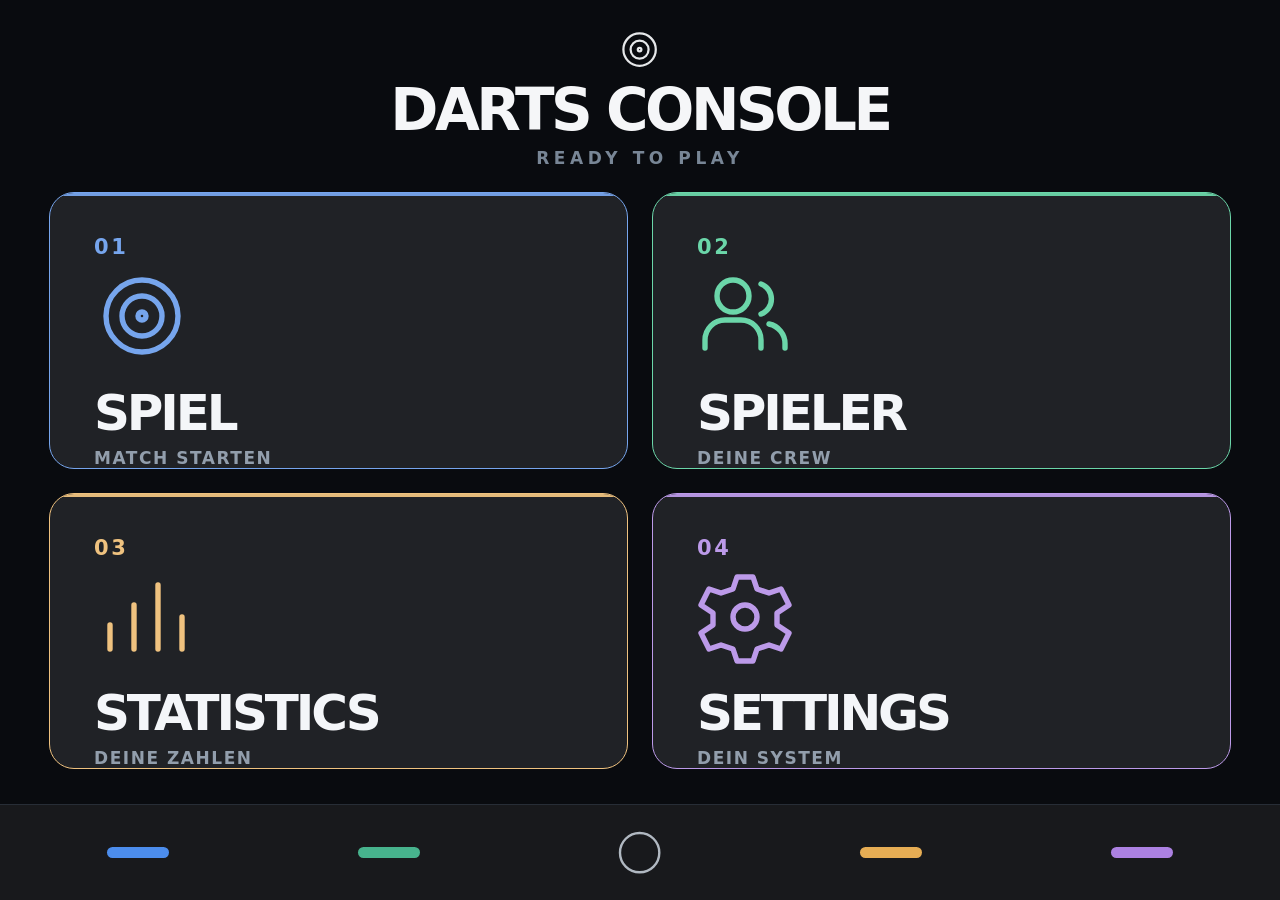
==== web/index.html @ dab7fa85 "Embed premium visual system for offline kiosk compatibility and bound navigation transitions" ====
<!doctype html>
<!-- Main release: monochrome console, checkout guidance, victory and hardware controls. -->
<html lang="en">
<head>
<meta charset="utf-8">
<meta name="viewport" content="width=device-width,initial-scale=1">
<meta name="theme-color" content="#111214">
<title>Darts Console</title>
<style>:root{color-scheme:dark;font-family:"Segoe UI",Arial,sans-serif;background:#111214;color:#f5f5f5;--accent:#ffffff;--line:#333539;--muted:#adafb4}
*{box-sizing:border-box}
body{margin:0;min-height:100dvh}
button{font:inherit;color:inherit;cursor:pointer;touch-action:manipulation}
button:disabled{opacity:.4;cursor:not-allowed}
.console{width:100%;height:100dvh;display:flex;flex-direction:column;overflow:hidden;background:#111214}
header{display:flex;align-items:center;min-height:clamp(70px,10vw,108px);padding:0 4.4vw;flex-shrink:0}
.brand{font-weight:650;font-size:clamp(21px,3.3vw,36px);letter-spacing:-.05em;display:flex;align-items:center;gap:14px}
.brand-mark{width:12px;height:12px;border-radius:50%;background:var(--accent)}
.workspace{display:flex;flex-direction:column;flex:1;min-height:0}
main{min-height:0;min-width:0;flex:1;padding:4.4vw;overflow-y:auto;scrollbar-width:none;overscroll-behavior:contain}
main::-webkit-scrollbar{display:none}
h1{font-size:clamp(32px,6vw,66px);font-weight:600;letter-spacing:-.055em;line-height:1.08;margin:10px 0 18px}
.eyebrow{color:var(--muted);font-size:clamp(11px,1.7vw,18px);font-weight:550;letter-spacing:.08em}
.subtitle{color:var(--muted);font-size:clamp(16px,2.3vw,25px);line-height:1.45;margin:0 0 32px}
.home-heading{display:flex;align-items:end;justify-content:space-between;margin:1vw 0 3.2vw}
.home-heading h1{margin:0;font-size:clamp(40px,7.5vw,81px)}
.home-heading p{color:var(--muted);font-size:clamp(14px,2.1vw,23px);margin:0 0 .6vw}
.switch{display:flex;gap:12px;margin-bottom:24px}
.switch button{border:1px solid var(--line);background:transparent;padding:14px 24px;border-radius:50px;font-size:clamp(14px,2vw,22px);font-weight:550}
.switch button.on{background:#f5f5f5;border-color:#f5f5f5;color:#17181b}
.cards{display:grid;grid-template-columns:repeat(2,minmax(0,1fr));gap:16px}
.tile{position:relative;display:flex;flex-direction:column;align-items:flex-start;justify-content:flex-end;min-height:clamp(155px,22vw,238px);padding:clamp(20px,3vw,34px);text-align:left;border:1px solid #333539;border-radius:6px;background:#1b1d20;overflow:hidden}
.tile strong{font-size:clamp(26px,4.4vw,48px);font-weight:600;letter-spacing:-.05em;line-height:1.04;max-width:92%}
.tile.numeric strong{font-size:clamp(55px,9vw,98px);font-weight:550;letter-spacing:-.07em}
.tile small{font-size:clamp(14px,2vw,22px);color:var(--muted);margin-top:12px}
.tile .tile-arrow{position:absolute;right:25px;top:19px;color:#9599a2;font-size:32px;font-weight:400}
.tile.chosen{border-color:#7c8088}
.tile.focused{background:#f5f5f5;color:#17181b;outline:none!important;border-color:#f5f5f5}
.tile.focused small,.tile.focused .tile-arrow{color:#55585d}
.home-summary{display:flex;gap:24px;align-items:baseline;border-top:1px solid var(--line);padding-top:24px;margin-top:32px;color:var(--muted);font-size:clamp(16px,2.2vw,24px);line-height:1.5}
.home-summary strong{color:#f5f5f5;white-space:nowrap;font-weight:550}
.home-summary p{margin:0}
.primary,.action,.player,.rule{border:1px solid #44464b;background:#222428;border-radius:6px;font-size:clamp(17px,2.25vw,25px);padding:20px;font-weight:550}
.primary{width:100%;min-height:clamp(60px,8vw,88px);background:var(--accent);border-color:var(--accent);color:#17181b;font-weight:650}
.action{width:100%;display:flex;justify-content:space-between;align-items:center;text-align:left;margin-bottom:14px;gap:16px;min-height:72px}
.action span,.player span{color:var(--accent)}
.action.resume{background:transparent;margin-bottom:28px;border-color:#44464b}
.panel{padding:26px;border:1px solid var(--line);border-radius:6px;background:#1b1d20;margin-bottom:24px}
.panel h2{font-size:clamp(20px,2.65vw,29px);font-weight:550;margin:0 0 22px;letter-spacing:-.025em}
.panel p,.note{color:var(--muted);font-size:clamp(16px,2.2vw,24px);line-height:1.5}
.players{display:grid;grid-template-columns:1fr 1fr;gap:12px}
.player{display:flex;align-items:center;justify-content:space-between;text-align:left;min-width:0;overflow-wrap:anywhere}
.player.checked,.rule.checked{background:#36383d;border-color:var(--accent)}
.rules{display:grid;grid-template-columns:repeat(3,minmax(0,1fr));gap:12px}
.rule{text-align:center;min-height:66px}
.segments{display:grid;grid-template-columns:repeat(4,minmax(0,1fr));gap:12px}
.letters{display:grid;grid-template-columns:repeat(auto-fit,minmax(56px,1fr));gap:10px}
.note{padding:18px;border-left:3px solid var(--accent);background:#25272b;margin:24px 0}
.focused{outline:3px solid var(--accent);outline-offset:-3px}
.primary.focused{outline-color:#44464b;outline-offset:-6px}
button:focus-visible{outline:3px solid var(--accent);outline-offset:-3px}
footer{display:grid;grid-template-columns:repeat(5,minmax(0,1fr));align-items:center;gap:8px;min-height:clamp(76px,10vw,108px);border-top:1px solid var(--line);padding:14px 3vw;flex-shrink:0;background:#181a1d}
.hint{display:flex;align-items:center;justify-content:center;gap:10px;font-size:clamp(11px,1.6vw,18px);font-weight:550;color:#c2c4c9;white-space:nowrap}
.hint small{display:none}
.key{display:grid;place-items:center;border:1px solid #55585d;border-radius:5px;width:34px;height:34px;font-size:20px;color:#e5e6e8}
.key.round{border-radius:50%;border-color:var(--accent);color:var(--accent)}
.console[data-view="game"] nav{display:none}
.game-heading{display:flex;align-items:end;justify-content:space-between;gap:20px;margin-bottom:26px}
.game-heading h1{margin-bottom:0}
.game-meta{color:var(--muted);font-size:clamp(16px,2.2vw,24px);text-align:right}
.score-hero{background:#ededee;color:#17181b;padding:3.6vw;border-radius:6px;margin-bottom:24px;min-height:59vw;display:grid;grid-template-rows:auto auto 1fr auto auto}
.pill{font-size:clamp(12px,1.6vw,18px);letter-spacing:.08em;font-weight:650}
.score-hero strong{font-size:clamp(35px,6vw,66px);letter-spacing:-.04em;margin-top:16px;font-weight:600}
.big-score{font-size:clamp(100px,23vw,252px);letter-spacing:-.04em;line-height:1.15;font-weight:650;font-variant-numeric:tabular-nums;align-self:center}
.word-score{font-size:15vw}
.caption{font-size:clamp(12px,1.7vw,19px);letter-spacing:.08em;color:#55585d;font-weight:600}
.dart-slots{display:grid;grid-template-columns:repeat(3,1fr);gap:12px;margin-top:24px}
.dart-slots div{padding:16px 8px;border:1px solid #b6b8be;text-align:center;font-size:clamp(20px,3vw,33px);font-weight:650;border-radius:5px}
.dart-slots small{display:block;color:#62656b;font-size:clamp(11px,1.5vw,17px);margin-bottom:8px;letter-spacing:.08em}
.dart-slots .empty{color:#999ca4;border-style:dashed}
.score-row{display:flex;align-items:center;justify-content:space-between;gap:14px;padding:18px;border-bottom:1px solid var(--line);font-size:clamp(18px,2.6vw,29px)}
.score-row:last-child{border:0}
.score-row.active{background:#303238;border-radius:5px}
.score-row strong{font-size:clamp(22px,3.3vw,36px);font-weight:600}
.score-row.active strong{color:var(--accent)}
.marks{display:block;font-size:.7em;line-height:1.5;color:var(--muted);margin-top:6px}
.standings h2{font-size:18px;color:var(--muted)}
.match-actions{display:grid;grid-template-columns:1fr 1fr;gap:12px}
.match-actions button{margin:0}
.match-actions .primary,.match-actions .action:last-child:nth-child(even){grid-column:1/-1}
@media(max-width:600px){
  nav{gap:0}.nav{padding:15px 4px;min-height:56px}
  main{padding:5vw}.home-heading{align-items:start;flex-direction:column;gap:12px}
  .switch button{padding:10px 16px}.cards{gap:10px}.tile{padding:18px}.tile .tile-arrow{right:15px;top:10px;font-size:24px}
  .home-summary{gap:14px}.action,.rule,.player{padding:14px}.panel{padding:18px}
  .rules{gap:8px}.hint{flex-direction:column;gap:5px}.key{width:25px;height:25px;font-size:16px}
  .game-heading{gap:10px}.score-hero{padding:24px;min-height:390px}.dart-slots{gap:8px}
}
@media(prefers-reduced-motion:no-preference){
  button{transition:background-color 120ms,color 120ms,border-color 120ms}
}header{min-height:120px;border-bottom:0}
.brand{font-size:28px;color:#a9adb6;letter-spacing:-.03em}
.brand-mark{display:none}
.home-heading{margin:20px 0 42px}
.home-heading h1{font-size:clamp(38px,6.8vw,74px);font-weight:550}
.tile{border:0;border-radius:12px;min-height:clamp(170px,26vw,282px);padding:32px}
.tile .tile-arrow{display:none}
.tile.chosen{box-shadow:inset 0 0 0 1px #6d727c}
.tile.focused{box-shadow:none}
.tile strong{font-weight:550}
.home-summary{border:0;margin-top:30px;padding-top:0}
.switch{margin-bottom:28px}
.switch button{border-radius:7px}
footer{grid-template-columns:1fr 1fr 1.25fr 1fr 1fr;padding:0 24px;gap:8px;min-height:132px;background:#181a1d}
.softkey{height:100%;min-height:100px;border:0;background:transparent;display:flex;flex-direction:column;align-items:center;justify-content:center;gap:12px;font-size:24px;font-weight:600}
.softkey small{font-size:12px;letter-spacing:.1em;color:#92969e;font-weight:500}
.encoder-hint{display:flex;align-items:center;justify-content:center;gap:12px;font-size:16px;color:#c7cad0}
.encoder-hint small{display:block;margin-top:7px;font-size:14px;color:#92969e}
.encoder-dot{width:38px;height:38px;border:2px solid #80858f;border-radius:50%;flex-shrink:0}
@media(max-width:600px){
 header{min-height:80px}.brand{font-size:22px}.tile{padding:22px}
 footer{padding:0 8px;min-height:96px;gap:2px}.softkey{font-size:14px;min-height:90px}.softkey small{font-size:9px}
 .encoder-hint{font-size:10px;gap:4px}.encoder-hint small{font-size:9px}.encoder-dot{width:22px;height:22px}
}
header{justify-content:space-between;gap:24px}
#match-heading{font-size:clamp(22px,3.4vw,38px);font-weight:600;text-align:right;letter-spacing:-.035em}
.console[data-view="game"] main{padding-top:10px}
.game-meta{text-align:center;margin:0 0 26px;font-size:24px}
.score-hero{text-align:center;min-height:760px;padding:34px 28px;grid-template-rows:auto auto 1fr auto auto}
.score-hero strong{font-size:clamp(38px,6vw,66px)}
.big-score{font-size:clamp(130px,29vw,314px);line-height:1.1;letter-spacing:-.045em}
.big-score.word-score{font-size:18vw}
.dart-slots{margin-top:36px;gap:16px}
.dart-slot{min-height:200px;background:transparent;border:1px solid #aaaeb5;border-radius:10px;color:#16181c;display:flex;flex-direction:column;align-items:center;justify-content:center;gap:14px;padding:20px 6px}
.dart-slot small{font-size:24px;letter-spacing:.06em;font-weight:550}
.dart-slot span{font-size:clamp(36px,7vw,76px);font-weight:650;letter-spacing:-.04em}
.dart-slot.empty{color:#747982;border-style:dashed}
.dart-slot:disabled{opacity:.6}
.dart-slot.focused{outline:3px solid #17191d;outline-offset:-3px}
.standings .score-row{padding:12px 18px}
@media(max-width:600px){
 .game-meta{font-size:16px;margin-bottom:20px}.score-hero{min-height:520px;padding:24px 14px}
 .dart-slot{min-height:130px}.dart-slot small{font-size:16px}.dart-slots{gap:8px}
}

/* Match-focused layout: preserve the neutral monochrome design. */
.console[data-view="game"] header{min-height:58px;padding:0 20px}
.console[data-view="game"] .brand{font-size:19px}
.console[data-view="game"] #match-heading{font-size:20px}
.console[data-view="game"] main{padding:6px 12px 12px;overflow-y:auto}
.console[data-view="game"] footer{min-height:76px;padding:0 9px}
.console[data-view="game"] .softkey{min-height:68px;font-size:16px;gap:5px}
.console[data-view="game"] .softkey small{font-size:10px}
.console[data-view="game"] .encoder-hint{font-size:12px}
.console[data-view="game"] .encoder-hint small{font-size:10px;margin-top:3px}
.console[data-view="game"] .encoder-dot{width:27px;height:27px}
.console[data-view="game"] .game-meta{font-size:clamp(12px,2vw,17px);margin:2px 0 8px;text-align:center;color:#b3b5b9}
.console[data-view="game"] .score-hero{min-height:clamp(320px,48dvh,590px);margin:0 0 10px;padding:12px 8px 10px;border-radius:12px;display:flex;flex-direction:column;align-items:center;justify-content:space-between;text-align:center;background:#ededee;color:#17181b}
.console[data-view="game"] .score-hero .pill{font-size:clamp(10px,1.5vw,15px);padding-top:3px;color:#575b60}
.console[data-view="game"] .score-hero strong{font-size:clamp(23px,4.8vw,43px);margin:2px 0 0;line-height:1.08}
.console[data-view="game"] .big-score{width:100%;font-size:clamp(110px,39vw,520px);font-weight:750;letter-spacing:-.075em;line-height:.92;margin:auto 0;text-align:center;font-variant-numeric:tabular-nums}
.console[data-view="game"] .big-score.word-score{font-size:clamp(82px,20vw,240px);letter-spacing:-.045em}
.console[data-view="game"] .caption{font-size:clamp(12px,1.8vw,18px);padding-bottom:3px;color:#56595f}
.console[data-view="game"] .turn-header{display:flex;align-items:baseline;justify-content:space-between;gap:8px;margin:4px 2px 8px;color:#c4c5c8;font-size:clamp(13px,2vw,18px);font-weight:600}
.console[data-view="game"] .turn-header strong{font-size:clamp(24px,5vw,48px);color:#f5f5f5;letter-spacing:-.04em}
.console[data-view="game"] .dart-slots{display:grid;grid-template-columns:repeat(3,minmax(0,1fr));gap:8px;margin:0 0 10px}
.console[data-view="game"] .dart-slot{min-width:0;min-height:clamp(92px,13dvh,142px);padding:7px 3px;gap:5px;background:#24262a;border:1px solid #50535a;color:#f5f5f5;border-radius:8px}
.console[data-view="game"] .dart-slot small{font-size:clamp(11px,1.8vw,16px);color:#b5b8bc}
.console[data-view="game"] .dart-slot span{font-size:clamp(29px,7.5vw,86px);font-weight:700;line-height:1.1;letter-spacing:-.04em}
.console[data-view="game"] .dart-slot.recorded{border-color:#e9e9ea;background:#34363b}
.console[data-view="game"] .dart-slot.empty{color:#777b81;border-style:dashed}
.console[data-view="game"] .standings{padding:8px 12px;margin-bottom:10px}
.console[data-view="game"] .standings h2{font-size:14px;margin:0 0 4px}
.console[data-view="game"] .standings .score-row{padding:6px 8px;font-size:clamp(15px,2.4vw,24px)}
.console[data-view="game"] .standings .score-row strong{font-size:clamp(20px,3.3vw,33px)}
.console[data-view="game"] .match-actions{gap:8px;margin-bottom:6px}
.console[data-view="game"] .match-actions button{min-height:48px;padding:10px;font-size:14px}
.throw-flash{position:fixed;inset:0;z-index:100;display:flex;align-items:center;justify-content:center;background:rgba(12,13,15,.91);pointer-events:none;text-align:center;animation:flashOut 1600ms ease-out forwards}
.throw-flash-inner{display:flex;flex-direction:column;align-items:center;gap:8px;animation:flashIn 1600ms ease-out forwards}
.throw-flash-label{font-size:clamp(18px,4vw,36px);font-weight:600;color:#c6c7ca;letter-spacing:.12em}
.throw-flash-hit{font-size:clamp(72px,35vw,490px);font-weight:750;line-height:1.05;letter-spacing:-.055em;color:#fff;white-space:nowrap;max-width:100%;}
.throw-flash-points{font-size:clamp(26px,7vw,68px);font-weight:650;color:#f5f5f5}
@keyframes flashIn{0%{opacity:0;transform:scale(.7)}25%{opacity:1;transform:scale(1.06)}55%{transform:scale(1)}85%{opacity:1}100%{opacity:0}}
@keyframes flashOut{0%{opacity:0}15%{opacity:1}75%{opacity:1}100%{opacity:0}}
@media(max-width:600px){
 .console[data-view="game"] header{min-height:45px;padding:0 10px}
 .console[data-view="game"] .brand{font-size:15px}
 .console[data-view="game"] #match-heading{font-size:16px}
 .console[data-view="game"] footer{min-height:58px;padding:0 4px}
 .console[data-view="game"] .softkey{min-height:52px;font-size:12px;gap:3px}
 .console[data-view="game"] .softkey small{font-size:8px}
 .console[data-view="game"] .encoder-hint{font-size:9px}
 .console[data-view="game"] .encoder-dot{width:19px;height:19px}
 .console[data-view="game"] .score-hero{min-height:clamp(295px,47dvh,480px)}
 .console[data-view="game"] .big-score{font-size:clamp(105px,39vw,320px)}
}
@media(prefers-reduced-motion:reduce){.throw-flash,.throw-flash-inner{animation:none}.throw-flash{background:rgba(12,13,15,.96)}}

/* Compact portrait game screen. Rules live in the header, not a separate row. */
.console[data-view="game"] header{display:grid;grid-template-columns:minmax(0,1fr) auto auto;align-items:center;gap:clamp(6px,2vw,18px);min-height:clamp(43px,6dvh,65px);padding:0 12px;border-bottom:1px solid #303237}
#match-context{display:none}
.console[data-view="game"] #match-context{display:block;color:#b9bbc0;font-size:clamp(9px,2.4vw,16px);font-weight:600;white-space:nowrap}
.console[data-view="game"] .brand{font-size:clamp(13px,3.6vw,20px);white-space:nowrap}
.console[data-view="game"] #match-heading{font-size:clamp(15px,3.5vw,21px)}
.console[data-view="game"] .game-meta{margin:0 0 5px;font-size:12px}
.console[data-view="game"] main{padding:8px 10px 12px}
.console[data-view="game"] .score-hero{box-sizing:border-box;height:clamp(222px,31dvh,355px);min-height:0;max-height:none;padding:9px 8px 7px;margin:0 0 11px;display:flex;align-items:center;justify-content:space-between;flex-direction:column}
.console[data-view="game"] .throwing-line{display:flex;align-items:baseline;justify-content:center;flex-wrap:nowrap;gap:8px;white-space:nowrap;max-width:100%;font-size:clamp(11px,2.8vw,18px);font-weight:700;letter-spacing:.04em;color:#4d5056}
.console[data-view="game"] .throwing-line strong{font-size:clamp(20px,5vw,33px);font-weight:750;margin:0;color:#17181b;overflow:hidden;text-overflow:ellipsis;white-space:nowrap}
.console[data-view="game"] .big-score{width:100%;flex:1;display:flex;align-items:center;justify-content:center;line-height:.9;margin:0;min-height:0}
.console[data-view="game"] .caption{padding:0;font-size:clamp(10px,2.6vw,15px)}
.console[data-view="game"] .dart-slot{min-height:clamp(79px,11dvh,116px)}
.console[data-view="game"] .dart-slot.recorded{background:#ededee;border-color:#ededee;color:#141517}
.console[data-view="game"] .dart-slot.recorded small{color:#4f5156}
.console[data-view="game"] .dart-slot.ready{border:2px solid #e0e1e4;background:#292b30;color:#fff}
.console[data-view="game"] .standings .score-row.active{background:#ededee;color:#17181b;border-radius:6px;font-weight:700}
.console[data-view="game"] .standings .score-row.active strong{color:#17181b}
.console[data-view="game"] .standings .score-row.active .marks{color:#50535a}
.console[data-view="game"] .on-turn{display:inline-block;background:#202226;color:#fff;padding:3px 6px;border-radius:4px;margin-right:9px;font-size:clamp(9px,1.7vw,12px);font-weight:750;letter-spacing:.03em;vertical-align:middle}
.console[data-view="game"] .match-actions{display:block;margin:0 0 5px}
.console[data-view="game"] .match-actions .match-options{display:flex;align-items:center;justify-content:space-between;gap:12px;width:100%;min-height:58px;border:1px solid #85878d;background:#25272b;padding:12px 16px;margin:0;color:#f5f5f5}
.console[data-view="game"] .match-options-title{font-size:clamp(13px,2.8vw,20px);font-weight:750;letter-spacing:.02em}
.console[data-view="game"] .match-options-subtitle{font-size:clamp(10px,2vw,15px);font-weight:500;color:#c1c3c7;text-align:right}
@media(max-width:600px){
 .console[data-view="game"] header{min-height:46px;padding:0 9px;gap:5px}
 .console[data-view="game"] .brand{font-size:clamp(12px,3.3vw,15px)}
 .console[data-view="game"] #match-context{font-size:clamp(9px,2.2vw,12px)}
 .console[data-view="game"] #match-heading{font-size:clamp(14px,3.3vw,17px)}
 .console[data-view="game"] .score-hero{height:clamp(220px,31dvh,295px);min-height:0}
 .console[data-view="game"] .dart-slot{min-height:80px}
 .console[data-view="game"] .standings{margin-bottom:8px}
}


/* Finish assistance and a dedicated victory experience. */
.checkout-advice{display:flex;align-items:center;justify-content:space-between;gap:9px;border:1px solid #767980;background:#27292d;border-radius:9px;padding:12px 14px;margin:10px 0}
.checkout-advice .checkout-heading{display:block;color:#bbbdc2;font-size:clamp(10px,1.8vw,14px);font-weight:750;letter-spacing:.11em}
.checkout-advice .checkout-route{display:block;color:#fff;font-size:clamp(20px,5.2vw,38px);font-weight:750;letter-spacing:-.035em;white-space:nowrap}
.checkout-advice .checkout-small{font-size:clamp(10px,2vw,14px);color:#c6c8ce;text-align:right;max-width:35%}
.winner-card{text-align:center;background:#ededee;color:#16171a;border-radius:12px;border:1px solid white;padding:clamp(22px,5vw,48px) 14px;margin:8px 0 14px;overflow:hidden}
.winner-icon{font-size:clamp(36px,8vw,72px)}
.winner-label{font-size:clamp(13px,3vw,22px);letter-spacing:.2em;font-weight:800;margin-top:12px}
.winner-name{font-size:clamp(54px,14vw,122px);font-weight:900;line-height:1.1;letter-spacing:-.06em;overflow-wrap:anywhere;margin:15px 0}
.winner-sub{font-size:clamp(16px,3vw,25px);color:#4c4d51}
.victory-overlay{position:fixed;inset:0;z-index:130;background:#101114;display:flex;justify-content:center;align-items:center;flex-direction:column;pointer-events:none;overflow:hidden;text-align:center;animation:victoryBackground 3400ms forwards}
.victory-overlay .victory-title{z-index:2;font-size:clamp(25px,6vw,55px);font-weight:700;letter-spacing:.22em;color:#d5d5d8}
.victory-overlay .victory-name{z-index:2;font-size:clamp(70px,19vw,180px);font-weight:900;letter-spacing:-.06em;line-height:1.08;color:white;max-width:92vw;overflow-wrap:anywhere;animation:victoryPop 3400ms ease-out forwards}
.victory-overlay .victory-footer{z-index:2;font-size:clamp(18px,4vw,35px);color:#c8c9cb;margin-top:12px}
.victory-particle{position:absolute;top:-10%;left:var(--left);width:var(--size);height:calc(var(--size)*1.8);border-radius:2px;background:var(--shade);opacity:.8;animation:falling var(--duration) ease-in forwards;animation-delay:var(--delay)}
@keyframes falling{0%{transform:translate3d(0,-15vh,0) rotate(0)}100%{transform:translate3d(var(--drift),115vh,0) rotate(750deg)}}
@keyframes victoryPop{0%{opacity:0;transform:scale(.5)}20%{opacity:1;transform:scale(1.1)}35%,80%{opacity:1;transform:scale(1)}100%{opacity:0}}
@keyframes victoryBackground{0%,75%{opacity:1}100%{opacity:0}}
@media(prefers-reduced-motion:reduce){.victory-particle{display:none}.victory-overlay,.victory-overlay .victory-name{animation:none}}


/* Checkout routes are previews inside the existing physical dart slots. */
.console[data-view="game"] .checkout-inline-label{display:flex;justify-content:space-between;gap:8px;align-items:center;margin:0 2px 7px;color:#e7c978;font-size:clamp(10px,1.8vw,14px);font-weight:750;letter-spacing:.04em}
.console[data-view="game"] .checkout-inline-label span:last-child{color:#aeb0b6;font-size:clamp(9px,1.5vw,12px);font-weight:500;letter-spacing:0}
.console[data-view="game"] .dart-slot.suggested{background:#393426;border:2px solid #e7c978;color:#ffdf8a}
.console[data-view="game"] .dart-slot.suggested small{color:#e7c978}
.console[data-view="game"] .dart-slot.suggested span{color:#ffe19b}
.console[data-view="game"] .winner-actions{display:grid;grid-template-columns:1fr;gap:12px;margin:0 0 18px}
.console[data-view="game"] .winner-actions .primary{margin:0}
.console[data-view="game"] .winner-actions .winner-home{background:#24262b;color:#f4f4f4;border:1px solid #85878d;text-align:center;justify-content:center;min-height:clamp(60px,8vw,88px);font-size:clamp(17px,2.25vw,25px)}


/* Offline kiosk updater uses the same unobtrusive settings styling. */
.update-status{font-size:clamp(14px,2vw,19px)!important;color:#d2d3d6!important;line-height:1.4!important}

/* Portrait match layout — fill the display, keep the scoreboard dominant. */
.console[data-view="game"] header{
  min-height:clamp(48px,5.5dvh,88px);
  padding:0 clamp(14px,2.5vw,28px);
  gap:clamp(8px,2vw,22px);
}
.console[data-view="game"] .brand{font-size:clamp(15px,2vw,25px)}
.console[data-view="game"] #match-context{font-size:clamp(11px,1.7vw,18px)}
.console[data-view="game"] #match-heading{font-size:clamp(18px,2.6vw,29px)}
.console[data-view="game"] main{
  padding:clamp(10px,1.4dvh,24px) clamp(14px,2.3vw,28px) 16px;
  display:flex;
  flex-direction:column;
  gap:clamp(8px,1dvh,16px);
}
.console[data-view="game"] .score-hero{
  flex:0 0 auto;
  height:clamp(360px,41.5dvh,850px);
  min-height:0;
  max-height:none;
  width:100%;
  margin:0;
  padding:clamp(18px,2.8dvh,40px) clamp(12px,2vw,26px);
  border-radius:9px;
  background:#ededee;
}
.console[data-view="game"] .throwing-line{
  gap:12px;
  font-size:clamp(14px,1.8vw,22px);
  letter-spacing:.07em;
}
.console[data-view="game"] .throwing-line strong{
  font-size:clamp(22px,3.2vw,42px);
  font-weight:750;
  letter-spacing:-.035em;
}
.console[data-view="game"] .big-score{
  width:100%;
  max-width:100%;
  flex:1 1 auto;
  min-height:0;
  overflow:visible;
  margin:0;
  line-height:.9;
  font-weight:800;
  letter-spacing:-.075em;
  font-variant-numeric:tabular-nums;
  white-space:nowrap;
}
.console[data-view="game"] .caption{
  font-size:clamp(12px,1.55vw,19px);
  letter-spacing:.13em;
  padding:0;
}
.console[data-view="game"] .turn-header{
  flex:0 0 auto;
  margin:0;
  padding:3px 3px 0;
  font-size:clamp(15px,1.85vw,23px);
}
.console[data-view="game"] .turn-header strong{
  font-size:clamp(27px,4vw,49px);
  line-height:1;
}
.console[data-view="game"] .dart-slots{
  flex:0 0 auto;
  width:100%;
  gap:clamp(8px,1.2vw,16px);
  margin:0;
}
.console[data-view="game"] .dart-slot{
  min-height:clamp(120px,14.8dvh,285px);
  padding:clamp(12px,1.8dvh,26px) 6px;
  gap:clamp(10px,1.6dvh,22px);
  background:#232529;
  border:1px solid #5b5d63;
  border-radius:9px;
}
.console[data-view="game"] .dart-slot small{
  font-size:clamp(13px,1.8vw,22px);
  letter-spacing:.09em;
}
.console[data-view="game"] .dart-slot span{
  font-size:clamp(44px,7.6vw,100px);
  line-height:1;
}
.console[data-view="game"] .dart-slot.recorded{
  background:#ededee;
  color:#17181b;
  border-color:#ededee;
}
.console[data-view="game"] .dart-slot.ready{background:#292b30}
.console[data-view="game"] .standings{
  flex:0 0 auto;
  padding:clamp(10px,1.3dvh,18px) clamp(12px,1.8vw,22px);
  margin:0;
  background:#1c1e22;
  border:1px solid #34363a;
  border-radius:9px;
}
.console[data-view="game"] .standings h2{
  margin:0 0 10px;
  font-size:clamp(13px,1.7vw,20px);
  font-weight:650;
  letter-spacing:.07em;
  text-transform:uppercase;
}
.console[data-view="game"] .standings .score-row{
  min-height:clamp(42px,4.5dvh,78px);
  padding:8px 12px;
  font-size:clamp(19px,2.5vw,31px);
}
.console[data-view="game"] .standings .score-row strong{
  font-size:clamp(27px,3.7vw,45px);
  font-variant-numeric:tabular-nums;
}
.console[data-view="game"] .match-actions{
  flex:0 0 auto;
  display:block;
  margin:0;
}
.console[data-view="game"] .match-actions .match-options{
  min-height:clamp(44px,5dvh,76px);
  padding:10px clamp(12px,1.7vw,22px);
  border-color:#42454b;
  background:#1c1e22;
}
.console[data-view="game"] .match-options-title{
  font-size:clamp(15px,1.9vw,23px);
  font-weight:650;
}
.console[data-view="game"] .match-options-subtitle{
  font-size:clamp(11px,1.5vw,18px);
}
.console[data-view="game"] .checkout-inline-label{
  flex:0 0 auto;
  margin:2px 2px 0;
}
.console[data-view="game"] footer{
  min-height:clamp(68px,7.5dvh,125px);
  padding:0 clamp(8px,1.5vw,20px);
}
.console[data-view="game"] .softkey{
  min-height:clamp(62px,7dvh,112px);
  font-size:clamp(16px,2.2vw,25px);
}
.console[data-view="game"] .softkey small{
  font-size:clamp(10px,1.3vw,16px);
}
.console[data-view="game"] .encoder-hint{
  font-size:clamp(12px,1.5vw,19px);
}
.console[data-view="game"] .encoder-hint small{
  font-size:clamp(10px,1.2vw,16px);
}
/* Short landscape/desktop windows retain a scrollable match, not clipped controls. */
@media(max-height:850px) and (min-aspect-ratio:3/4){
  .console[data-view="game"] .score-hero{height:clamp(275px,47dvh,530px)}
  .console[data-view="game"] .dart-slot{min-height:100px}
}


/* Encoder focus: one selected control, with a distinct outline.
   A free dart is the next action, but its standby border is NOT focus. */
.console[data-view="game"] .dart-slot.ready{
  border:1px solid #686b72;
  background:#24262a;
}
.console[data-view="game"] button[data-nav].focused,
.console[data-view="game"] button[data-nav]:focus-visible{
  outline:4px solid #fff!important;
  outline-offset:-5px!important;
  box-shadow:0 0 0 2px #111214!important;
  position:relative;
  z-index:2;
}
.console[data-view="game"] .dart-slot.recorded.focused,
.console[data-view="game"] .dart-slot.recorded:focus-visible{
  outline-color:#161719!important;
  box-shadow:inset 0 0 0 2px #fff!important;
}
.console[data-view="game"] .match-options.focused{
  background:#36383d!important;
  border-color:#fff!important;
}


/* Four-key home screen. All other console screens remain unchanged. */
.console[data-view="home"] header{display:none}
.console[data-view="home"] main{padding:0;overflow:hidden}
.console[data-view="home"] .workspace{min-height:0}
.console[data-view="home"] footer{height:clamp(76px,12dvh,132px);min-height:0;padding:0 clamp(12px,3vw,28px);background:#18191c;grid-template-columns:1fr 1fr 1.22fr 1fr 1fr;gap:clamp(6px,2vw,16px)}
.home-screen{height:100%;display:flex;flex-direction:column;min-height:0;background:#111214}
.home-brand{height:16%;min-height:80px;flex-shrink:0;display:flex;flex-direction:column;align-items:center;justify-content:center;gap:7px}
.home-brand svg{height:clamp(25px,4.2dvh,45px);width:clamp(25px,4.2dvh,45px)}
.home-brand strong{font-size:clamp(19px,3.7vw,35px);letter-spacing:.08em;font-weight:700}
.home-brand small{font-size:clamp(10px,1.5vw,14px);letter-spacing:.22em;color:#858993}
.home-grid{display:grid;grid-template-columns:repeat(2,minmax(0,1fr));grid-template-rows:repeat(2,minmax(0,1fr));flex:1;min-height:0;gap:clamp(14px,3.7vw,30px);padding:clamp(8px,1.5dvh,16px) clamp(20px,4.7vw,44px) clamp(20px,3dvh,40px)}
.home-option{background:#202226;border:1px solid #383a40;border-radius:clamp(10px,1.7vw,16px);color:#f7f7f8;display:flex;flex-direction:column;justify-content:center;align-items:center;gap:clamp(12px,3dvh,28px);font-weight:650;font-size:clamp(19px,3.3vw,34px);letter-spacing:-.025em;position:relative;min-height:0;min-width:0}
.home-option svg{width:clamp(38px,8vw,66px);height:clamp(38px,8vw,66px);stroke:var(--menu-color);fill:none;stroke-width:1.8;stroke-linecap:round;stroke-linejoin:round}
.home-option:after{content:"";position:absolute;bottom:clamp(14px,2.4dvh,25px);height:5px;width:42%;border-radius:5px;background:var(--menu-color)}
.home-option:focus-visible{outline:3px solid var(--menu-color);outline-offset:2px}
.home-option:active{background:#2d3035}
.home-indicator{width:100%;height:clamp(7px,1.2dvh,12px);border:0;border-radius:4px;padding:0}
.home-encoder{display:grid;place-items:center;height:100%;pointer-events:none}
.home-encoder svg{height:clamp(37px,5.7dvh,56px);width:clamp(37px,5.7dvh,56px)}
.darts-intro{position:fixed;inset:0;background:#101114;z-index:9999;display:flex;align-items:center;justify-content:center;flex-direction:column;gap:clamp(13px,2.7dvh,26px);animation:dartsIntroExit .55s 1.95s ease-in-out forwards;pointer-events:none}
.darts-intro svg{width:clamp(90px,18vw,160px);height:clamp(90px,18vw,160px);opacity:0;animation:dartsIntroLogo .8s .12s cubic-bezier(.18,.72,.25,1.2) forwards}
.darts-intro strong{font-size:clamp(38px,7vw,70px);font-weight:750;letter-spacing:.14em;opacity:0;animation:dartsIntroText .5s .55s ease forwards}
.darts-intro span{font-size:clamp(15px,2.8vw,27px);letter-spacing:.27em;color:#b1b1b7;opacity:0;animation:dartsIntroText .5s .8s ease forwards}
@keyframes dartsIntroLogo{from{opacity:0;transform:scale(.64) rotate(-20deg)}to{opacity:1;transform:scale(1) rotate(0)}}
@keyframes dartsIntroText{from{opacity:0;transform:translateY(16px)}to{opacity:1;transform:translateY(0)}}
@keyframes dartsIntroExit{to{opacity:0;visibility:hidden}}
@media(prefers-reduced-motion:reduce){.darts-intro{animation:dartsIntroExit .01s .3s forwards}.darts-intro svg,.darts-intro strong,.darts-intro span{animation-duration:.01s;animation-delay:0s}}

/* Unified game library: hardware footer owns the quick/all filter. */
.console[data-view="play"] main{padding:clamp(12px,2.7vw,28px);overflow-y:auto}
.console[data-view="play"] .library-grid{display:grid;grid-template-columns:repeat(2,minmax(0,1fr));gap:clamp(12px,2.8vw,24px)}
.console[data-view="play"] .library-tile{display:flex;flex-direction:column;align-items:flex-start;justify-content:center;text-align:left;gap:clamp(8px,1.3dvh,18px);padding:clamp(17px,3.1vw,32px);min-height:clamp(170px,23dvh,270px);background:#202226;border:1px solid #3a3c42;border-radius:12px;overflow-wrap:anywhere}
.console[data-view="play"] .library-tile strong{font-size:clamp(24px,4.6vw,48px);font-weight:650;letter-spacing:-.04em;line-height:1.04}
.console[data-view="play"] .library-tile small{color:#aeb1b7;font-size:clamp(13px,1.9vw,20px);line-height:1.3}
.console[data-view="play"] .library-icon svg{display:block;width:clamp(28px,4.3vw,48px);height:clamp(28px,4.3vw,48px)}
.console[data-view="play"] .library-tile.chosen{border-color:#a0a3ab}
.console[data-view="play"] .library-tile.focused{background:#eeeeee;color:#17181b}
.console[data-view="play"] .library-tile.focused small{color:#565960}
.console[data-view="play"] .library-key{font-size:clamp(10px,2vw,20px);padding:0 3px}
.console[data-view="play"] footer{min-height:clamp(76px,10dvh,115px)}
.mode-info{max-width:820px;margin:0 auto;padding:clamp(10px,2vw,22px) 0 30px}
.mode-info-summary{font-size:clamp(19px,3.2vw,32px);line-height:1.4;margin:0 0 clamp(30px,5dvh,56px);color:#e5e6e8}
.mode-info .panel p{color:#e2e3e7;line-height:1.65}

/* Minimal game library: names only, same layout for every game mode. */
.console[data-view="play"] .library-tile{
  display:flex;align-items:center;justify-content:center;text-align:center;
  padding:clamp(14px,3.5vw,34px);gap:0;
  min-height:clamp(170px,23dvh,270px);
  transition:background .12s ease,border-color .12s ease
}
.console[data-view="play"] .library-tile strong{
  font-size:clamp(25px,4.4vw,46px);
  font-weight:650;letter-spacing:-.045em;line-height:1.12;
  overflow-wrap:normal;hyphens:none;max-width:100%
}
.console[data-view="play"] .library-tile.chosen{border-color:#555960}
.console[data-view="play"] .library-tile.focused{border-color:#fff}
.console[data-view="mode-info"] main{padding:clamp(20px,4vw,48px);overflow-y:auto}
.mode-info{max-width:780px;margin:auto;padding:0 0 clamp(25px,4dvh,50px)}
.mode-info-hero{padding:clamp(16px,3.4vw,34px) 0 clamp(30px,5dvh,60px);border-bottom:1px solid #3a3c42}
.mode-info-kicker{display:flex;align-items:center;gap:13px;color:#a3a7b0;font-size:clamp(12px,1.7vw,16px);font-weight:600;letter-spacing:.17em}
.mode-info-kicker-line{height:2px;width:25px;background:#fafafa;display:inline-block}
.mode-info-emblem{width:clamp(65px,10vw,98px);height:clamp(65px,10vw,98px);display:grid;place-items:center;border:1px solid #41444a;background:#24262a;border-radius:18px;margin:clamp(27px,4dvh,48px) 0 clamp(20px,3dvh,35px)}
.mode-info-emblem svg{width:53%;height:53%;color:white}
.mode-info-hero h1{font-size:clamp(40px,8vw,84px);letter-spacing:-.06em;line-height:1.02;margin:0 0 clamp(17px,2.7dvh,30px);font-weight:750;overflow-wrap:anywhere}
.mode-info .mode-info-summary{font-size:clamp(19px,3vw,29px);line-height:1.42;color:#bfc2c8;margin:0;max-width:30ch}
.mode-info-rules{padding:clamp(30px,5dvh,58px) 0 clamp(20px,4dvh,46px)}
.mode-info-section-title{display:flex;align-items:center;gap:20px;margin-bottom:clamp(19px,3dvh,35px)}
.mode-info-number{font-size:clamp(12px,1.6vw,15px);letter-spacing:.08em;color:#9ba0a9;border:1px solid #45484e;border-radius:6px;padding:8px 10px}
.mode-info-section-title h2{font-size:clamp(23px,4vw,37px);font-weight:700;margin:0;letter-spacing:-.04em}
.mode-info-rule{display:grid;grid-template-columns:30px minmax(0,1fr);gap:clamp(14px,2.5vw,22px);padding:clamp(14px,2.6dvh,24px) 0;border-bottom:1px solid #303238}
.mode-info-rule-index{font-size:12px;color:#7f858e;font-weight:650;padding-top:5px}
.mode-info-rule p{font-size:clamp(16px,2.5vw,23px);line-height:1.5;color:#e5e6e9;margin:0}
.mode-info-cta{padding-top:clamp(12px,2dvh,26px)}
.mode-info-cta .primary{width:100%;min-height:clamp(68px,9dvh,92px);display:flex;align-items:center;justify-content:space-between;padding:18px clamp(20px,3vw,32px);font-weight:700;letter-spacing:.035em;font-size:clamp(17px,2.5vw,24px)}
.mode-info-cta .primary span{font-size:1.5em;font-weight:400}
/* Info uses four physical buttons; encoder inactive. */
.console[data-view="mode-info"] footer{min-height:clamp(76px,10dvh,115px)}
.console[data-view="mode-info"] .library-key{font-size:clamp(10px,2vw,20px);padding:0 3px}

/* Compact aligned section headers for Players, Statistics and Settings. */
 .console:is([data-view="players"],[data-view="stats"],[data-view="stats-ranking"],[data-view="stats-records"],[data-view="stats-history"],[data-view="settings"]) header{
  min-height:clamp(70px,10vw,108px);justify-content:space-between;gap:12px;
}
.console:is([data-view="players"],[data-view="stats"],[data-view="settings"]) #match-heading{
  margin-left:auto;text-align:right;white-space:nowrap;
  font-size:clamp(19px,3.3vw,36px);font-weight:650;letter-spacing:-.045em;line-height:1.1;
}
.console:is([data-view="players"],[data-view="stats"],[data-view="settings"]) #match-context{display:none}
.console:is([data-view="players"],[data-view="stats"],[data-view="settings"]) main{
  padding-top:clamp(9px,1.6vw,18px);
}
.console[data-view="home"] .home-option,
.console[data-view="home"] .home-option.focused,
.console[data-view="home"] .home-option:focus,
.console[data-view="home"] .home-option:focus-visible{
  outline:none;box-shadow:none;border-color:var(--menu-color);background:#202226
}

/* Compact statistics dashboard, designed for the portrait kiosk. */
.console[data-view^="stats"] header{justify-content:space-between;gap:10px}
.console[data-view^="stats"] #match-heading{margin-left:auto;text-align:right;white-space:nowrap;font-weight:650;font-size:clamp(19px,3.3vw,36px);letter-spacing:-.045em}
.console[data-view^="stats"] #match-context{display:none}
.console[data-view^="stats"] main{padding:clamp(14px,3.1vw,32px);padding-top:clamp(8px,1.5dvh,18px);overflow-y:auto}
.console[data-view^="stats"] footer{min-height:clamp(76px,10dvh,115px)}
.stats-dashboard{max-width:1100px;margin:0 auto;display:flex;flex-direction:column;gap:clamp(12px,2.5dvh,25px);padding-bottom:14px}
.stats-kpis{display:grid;grid-template-columns:repeat(3,minmax(0,1fr));gap:clamp(8px,1.7vw,16px)}
.stats-kpi{background:#202226;border:1px solid #383b40;border-radius:10px;padding:clamp(12px,2.4vw,24px);min-width:0;display:flex;flex-direction:column;gap:8px}
.stats-kpi strong{font-size:clamp(25px,4.9vw,51px);font-weight:750;letter-spacing:-.055em;line-height:1.1;font-variant-numeric:tabular-nums}
.stats-kpi span{color:#a1a5ad;font-size:clamp(10px,1.6vw,15px);letter-spacing:.045em;font-weight:600}
.stats-panel{background:#202226;border:1px solid #383b40;border-radius:10px;padding:clamp(15px,3.1vw,31px);min-width:0}
.stats-section-title{display:flex;justify-content:space-between;align-items:baseline;gap:8px;margin-bottom:clamp(12px,2dvh,23px)}
.stats-section-title h2{font-size:clamp(19px,3.1vw,32px);margin:0;font-weight:700;letter-spacing:-.04em}
.stats-section-title span{color:#a5a7b0;font-size:clamp(10px,1.65vw,15px)}
.stats-table{width:100%;border-collapse:collapse;table-layout:fixed;text-align:left;font-variant-numeric:tabular-nums}
.stats-table th{font-weight:650;color:#8f939e;font-size:clamp(10px,1.6vw,15px);padding:0 4px 12px;letter-spacing:.06em}
.stats-table td{border-top:1px solid #393c42;padding:clamp(11px,1.9dvh,20px) 4px;font-size:clamp(14px,2.4vw,23px);white-space:nowrap}
.stats-table th:nth-child(1){width:11%}.stats-table th:nth-child(2){width:43%}.stats-table th:nth-child(3){width:25%}.stats-table th:nth-child(4){width:21%}
.stats-table td:nth-child(n+3),.stats-table th:nth-child(n+3){text-align:right}
.stats-rank{color:#858b96}.stats-name{font-weight:650;overflow:hidden;text-overflow:ellipsis}
.stats-match{display:flex;justify-content:space-between;align-items:center;gap:12px;border-top:1px solid #393c42;padding:clamp(11px,2dvh,18px) 0}
.stats-match:first-child{border-top:0}
.stats-match>div:first-child{min-width:0;display:flex;flex-direction:column;gap:6px}
.stats-match strong{font-size:clamp(15px,2.4vw,24px)}.stats-match span{font-size:clamp(11px,1.8vw,16px);color:#a7aab2;line-height:1.35;overflow-wrap:anywhere}
.stats-winner{font-size:clamp(15px,2.8vw,25px);font-weight:750;text-align:right;max-width:40%;overflow-wrap:anywhere}
.stats-empty,.stats-footnote{font-size:clamp(12px,1.8vw,18px);color:#a2a6ad;line-height:1.5}
.stats-records{display:grid;grid-template-columns:repeat(2,minmax(0,1fr));gap:clamp(10px,2.2vw,22px)}
.stats-record{background:#202226;border:1px solid #383b40;border-radius:10px;padding:clamp(20px,3.4vw,34px);display:flex;flex-direction:column;justify-content:space-between;min-height:clamp(150px,20dvh,230px);gap:20px}
.stats-record span{font-size:clamp(11px,1.8vw,18px);color:#a1a5ad}.stats-record strong{font-size:clamp(37px,7vw,70px);letter-spacing:-.06em;font-variant-numeric:tabular-nums}

/* Statistics refresh: legible records, medal leaderboard and an overview without duplicate lists. */
.console[data-view^="stats"] .stats-dashboard{gap:clamp(14px,2.5dvh,26px)}
.console[data-view="stats"] .stats-kpis{grid-template-columns:repeat(2,minmax(0,1fr))}
.console[data-view="stats"] .stats-kpi{min-height:clamp(125px,17dvh,200px);justify-content:space-between}
.stats-kpi-icon{color:#969aa3}
.stats-kpi-icon svg{height:clamp(22px,3.3vw,35px);width:clamp(22px,3.3vw,35px)}
.stats-bars{display:flex;flex-direction:column;gap:clamp(17px,2.7dvh,28px);padding:7px 0}
.stats-bar-row{display:grid;grid-template-columns:minmax(90px,1.3fr) minmax(80px,2fr) 24px;align-items:center;gap:clamp(10px,2vw,20px)}
.stats-bar-row>span{font-size:clamp(13px,2.2vw,22px);font-weight:600;overflow-wrap:anywhere}
.stats-bar-row strong{text-align:right;font-variant-numeric:tabular-nums}
.stats-bar-track{background:#35383f;height:clamp(11px,1.4dvh,17px);border-radius:5px;overflow:hidden}
.stats-bar-fill{background:#cfd2d8;height:100%;border-radius:5px}
.stats-dashboard-note{color:#868b95;font-size:clamp(11px,1.6vw,16px);line-height:1.5}
.stats-leaderboard{display:flex;flex-direction:column;gap:clamp(8px,1.2dvh,13px)}
.stats-leaderboard-row,.stats-player-button{width:100%;border:1px solid #3b3e44;border-radius:9px;background:#26282d;color:#fff;display:grid;grid-template-columns:clamp(30px,5vw,54px) minmax(0,1fr) auto;align-items:center;gap:clamp(9px,1.9vw,18px);padding:clamp(14px,2.7vw,25px);text-align:left;min-height:clamp(76px,10dvh,110px)}
.stats-player-button{grid-template-columns:clamp(30px,5vw,54px) minmax(0,1fr) auto 15px;cursor:pointer}
.stats-place{font-weight:800;font-size:clamp(18px,3vw,30px);color:#9298a3}
.stats-leaderboard-name{display:flex;flex-direction:column;min-width:0;gap:5px}
.stats-leaderboard-name strong{font-size:clamp(17px,2.8vw,28px);overflow:hidden;text-overflow:ellipsis;white-space:nowrap}
.stats-leaderboard-name small,.stats-leaderboard-avg small{font-size:clamp(11px,1.7vw,16px);color:#a5aab2}
.stats-leaderboard-avg{display:flex;flex-direction:column;align-items:flex-end;gap:5px;font-variant-numeric:tabular-nums}
.stats-leaderboard-avg strong{font-size:clamp(21px,3.4vw,34px)}
.stats-chevron{color:#a1a7b2;font-size:30px}
.stats-leaderboard-row.medal-gold,.stats-player-button.medal-gold{border-color:#bb953e;background:linear-gradient(90deg,#433920,#28292a 65%)}
.stats-leaderboard-row.medal-silver,.stats-player-button.medal-silver{border-color:#aab1ba;background:linear-gradient(90deg,#373d44,#28292a 65%)}
.stats-leaderboard-row.medal-bronze,.stats-player-button.medal-bronze{border-color:#a97550;background:linear-gradient(90deg,#403026,#28292a 65%)}
.medal-gold .stats-place{color:#e9be58}.medal-silver .stats-place{color:#d5dbe3}.medal-bronze .stats-place{color:#d99d72}
.stats-player-button.focused{outline:2px solid white;outline-offset:1px}
.stats-history-list{display:flex;flex-direction:column;gap:clamp(9px,1.6dvh,16px)}
.stats-history-row{border:1px solid #3d4047;background:#25272c;border-radius:9px;display:grid;grid-template-columns:34px minmax(0,1fr) auto;align-items:center;gap:12px;padding:clamp(14px,2.5vw,24px)}
.stats-history-seq{font-size:clamp(14px,2vw,22px);font-weight:700;color:#a6acb5}
.stats-history-game{display:flex;flex-direction:column;gap:6px;min-width:0}
.stats-history-game strong{font-size:clamp(18px,3vw,28px)}
.stats-history-game small{color:#a5abb4;font-size:clamp(11px,1.7vw,16px);overflow-wrap:anywhere}
.stats-history-winner{display:flex;flex-direction:column;align-items:flex-end;gap:6px;min-width:0;text-align:right}
.stats-history-winner small{font-size:clamp(9px,1.5vw,14px);color:#a1a7b0}
.stats-history-winner strong{font-size:clamp(15px,2.6vw,24px);overflow-wrap:anywhere}
.stats-player-hero{padding:clamp(18px,3vw,30px) 0}
.stats-player-hero>span{font-size:12px;color:#a6aab2;letter-spacing:.14em}
.stats-player-hero h1{font-size:clamp(40px,6.5vw,65px)}

/* Player ranking: compact tabular list, medals only on the top-three rank numbers. */
.console[data-view="stats-players"] .stats-panel{padding:clamp(14px,2.5vw,25px)}
.console[data-view="stats-players"] .stats-section-title{margin-bottom:clamp(10px,1.4dvh,18px)}
.stats-list{width:100%;display:flex;flex-direction:column}
.stats-list-head,.stats-list-row{
  display:grid;grid-template-columns:clamp(34px,6vw,60px) minmax(0,1fr) minmax(58px,.65fr) minmax(42px,.5fr) 12px;
  align-items:center;gap:clamp(5px,1.2vw,12px);min-width:0
}
.stats-list-head{padding:clamp(8px,1.2dvh,14px) clamp(8px,1.8vw,18px);border-bottom:1px solid #555962;color:#989da7;font-size:clamp(10px,1.55vw,15px);font-weight:650;letter-spacing:.07em}
.stats-list-head span:nth-child(n+3){text-align:right}
.stats-list-row{color:#ededf0;background:transparent;border:0;border-bottom:1px solid #373a40;border-radius:0;width:100%;text-align:left;padding:clamp(13px,2.1dvh,20px) clamp(8px,1.8vw,18px);min-height:clamp(61px,8dvh,82px);font-variant-numeric:tabular-nums}
.stats-list-row:last-child{border-bottom:0}
.stats-list-rank{display:grid;place-items:center;width:clamp(28px,4.5vw,44px);height:clamp(28px,4.5vw,44px);font-size:clamp(12px,1.85vw,19px);font-weight:750;color:#9ca1aa}
.stats-list-rank.medal-gold{color:#efcb72;background:#453720;border:1px solid #a88743;border-radius:6px}
.stats-list-rank.medal-silver{color:#d6dce3;background:#373d44;border:1px solid #8795a4;border-radius:6px}
.stats-list-rank.medal-bronze{color:#dfa77d;background:#493126;border:1px solid #a57551;border-radius:6px}
.stats-list-name{font-weight:650;font-size:clamp(15px,2.5vw,25px);overflow:hidden;text-overflow:ellipsis;white-space:nowrap}
.stats-list-avg,.stats-list-played{text-align:right;font-size:clamp(15px,2.4vw,23px)}
.stats-list-arrow{font-size:clamp(20px,3vw,30px);color:#8d929b;text-align:right}
.stats-list-row.focused{background:#34363b;outline:1px solid #e8e8e8;outline-offset:-1px;border-radius:5px}
.stats-list-row:active{background:#3c3e45}
/* Player profile: shorter, evenly spaced statistics panels. */
.console[data-view="stats-player-detail"] .stats-player-dashboard{gap:clamp(12px,2dvh,20px)}
.console[data-view="stats-player-detail"] .stats-player-hero{padding:clamp(4px,1dvh,10px) 0}
.console[data-view="stats-player-detail"] .stats-player-hero h1{margin:clamp(5px,1dvh,10px) 0 0;font-size:clamp(36px,5.8vw,60px)}
.stats-profile-grid{display:grid;grid-template-columns:repeat(2,minmax(0,1fr));gap:clamp(10px,1.8vw,18px)}
.stats-profile-stat{display:flex;flex-direction:column;justify-content:space-between;min-height:clamp(115px,15dvh,155px);padding:clamp(14px,2.5vw,24px);background:#202226;border:1px solid #393c42;border-radius:10px;gap:16px}
.stats-profile-stat span{color:#aeb2bc;font-size:clamp(11px,1.8vw,18px);font-weight:600;letter-spacing:.045em}
.stats-profile-stat strong{font-size:clamp(29px,5vw,51px);line-height:1.08;letter-spacing:-.05em;font-variant-numeric:tabular-nums}
/* All record tiles show the athlete(s) responsible for each achievement. */
.console[data-view="stats-records"] .stats-record{
  min-height:clamp(160px,20dvh,225px);
  gap:clamp(7px,1.2dvh,15px);
  justify-content:space-between;
}
.console[data-view="stats-records"] .stats-record strong{
  margin-top:auto;
  font-size:clamp(30px,6.3vw,64px);
  overflow-wrap:anywhere;
}
.stats-record-owner{
  display:block;
  color:#c8cbd2;
  font-size:clamp(12px,2.1vw,20px);
  font-weight:600;
  line-height:1.25;
  overflow-wrap:anywhere;
}

/* History selections and a deliberate two-step delete confirmation. */
.stats-history-button{width:100%;color:#f5f5f6;font:inherit;text-align:left;cursor:pointer}
.stats-history-button.focused{border-color:#ededf2;outline:2px solid #fff;outline-offset:1px}
.stats-match-title{padding:clamp(15px,3vw,28px) 0}
.stats-match-title>span{font-size:clamp(12px,2vw,20px);letter-spacing:.12em;color:#a9adb7}
.stats-match-title h1{font-size:clamp(42px,8vw,84px);margin:14px 0}
.stats-match-title p{font-size:clamp(15px,2.2vw,22px);color:#a6aab2}
.stats-match-player{display:flex;justify-content:space-between;gap:12px;padding:clamp(16px,2dvh,25px) 0;border-top:1px solid #404349;align-items:center}
.stats-match-player strong{font-size:clamp(18px,3vw,29px)}
.stats-match-player span{font-size:clamp(11px,1.8vw,18px);color:#b1b5bd}
.stats-delete-screen{margin-top:clamp(45px,9dvh,110px);text-align:center;align-items:center}
.stats-delete-symbol{width:72px;height:72px;display:grid;place-items:center;border:2px solid #fff;border-radius:100%;font-size:39px;font-weight:600}
.stats-delete-screen h1{font-size:clamp(28px,5.5vw,53px);line-height:1.16;max-width:20ch}
.stats-delete-screen>p{font-size:clamp(17px,2.6vw,26px);color:#c7c9cf;line-height:1.5}
.stats-delete-warning{max-width:31ch;color:#a8acb5!important}
.console[data-view="stats-delete-confirm"] footer .softkey:last-child{color:#f3b6ac}

/* History detail: compact final scores and only Back/Delete as physical actions. */
.stats-match-player-name{display:flex;flex-direction:column;gap:6px;min-width:0}
.stats-match-player-name small{color:#d9dce1;font-size:clamp(11px,1.6vw,16px);font-weight:700;letter-spacing:.08em}
.stats-match-player .match-points{display:flex;flex-direction:column;align-items:flex-end;gap:5px;flex-shrink:0}
.stats-match-player .match-points strong{font-size:clamp(24px,4vw,39px);font-variant-numeric:tabular-nums;color:#f4f5f7}
.stats-match-player .match-points small{font-size:clamp(10px,1.6vw,15px);color:#9ca1ab;letter-spacing:.07em}
.console[data-view="stats-match-detail"] footer [data-shortcut="F5"],
.console[data-view="stats-delete-confirm"] footer [data-shortcut="F5"]{color:#ff6969}
.console[data-view="stats-match-detail"] footer [data-shortcut="F5"] span,
.console[data-view="stats-delete-confirm"] footer [data-shortcut="F5"] span{color:#ff6969}
.stats-empty-softkey{display:block;min-width:0}

/* Keep the rotary encoder indicator at the exact physical centre of the footer,
   independent of softkey widths and whether labels are present. */
.console footer{position:relative}
.console footer .home-encoder{
  position:absolute;
  left:50%;
  top:50%;
  transform:translate(-50%,-50%);
  width:clamp(42px,7vw,70px);
  height:clamp(42px,7vw,70px);
  display:grid;
  place-items:center;
  pointer-events:none;
}
.console footer .home-encoder svg{display:block;margin:auto;flex:none}

/* Fixed hardware coordinates: key 1, key 2, encoder, key 3, key 4. */
.console[data-view] footer{display:grid;grid-template-columns:repeat(5,minmax(0,1fr));grid-template-rows:1fr;column-gap:0;row-gap:0;align-items:stretch;justify-items:stretch;box-sizing:border-box;height:clamp(96px,10dvh,132px);min-height:0;max-height:clamp(96px,10dvh,132px);padding:0 clamp(8px,2vw,22px)}
.console[data-view] footer > *{box-sizing:border-box;min-width:0;width:100%;margin:0;grid-column:auto;justify-self:stretch;align-self:stretch}
.console[data-view] footer .softkey,.console[data-view] footer .stats-empty-softkey{display:flex;align-items:center;justify-content:center;text-align:center;height:100%;min-height:0;padding:4px 2px;overflow-wrap:anywhere;font-size:clamp(11px,1.8vw,22px);line-height:1.2}
.console[data-view] footer .softkey > span{width:100%;min-width:0;display:block;text-align:center}
.console[data-view] footer .softkey small{font-size:clamp(8px,1.1vw,12px);text-align:center}
.console[data-view] footer .home-encoder{position:static;left:auto;top:auto;transform:none;width:100%;height:100%;display:grid;place-items:center;margin:0;pointer-events:none}
.console[data-view] footer .home-encoder svg{display:block;margin:0 auto}
.console[data-view] footer .encoder-hint{display:grid;place-items:center;width:100%;height:100%;margin:0;gap:0;padding:0}
.console[data-view] footer .encoder-hint > span:last-child{display:none}
.console[data-view] footer .encoder-dot{margin:0}
.console[data-view] footer .home-indicator{display:block;align-self:center;height:clamp(7px,1.2dvh,12px)}
.console[data-view] footer > :nth-child(1){grid-column:1}
.console[data-view] footer > :nth-child(2){grid-column:2}
.console[data-view] footer > :nth-child(3){grid-column:3}
.console[data-view] footer > :nth-child(4){grid-column:4}
.console[data-view] footer > :nth-child(5){grid-column:5}

/* Dedicated profile manager: compact and hardware-first. */
.console[data-view="players"] main{padding:clamp(12px,2.5vw,28px);padding-top:clamp(8px,1.5dvh,18px);overflow-y:auto}
.profile-manager{max-width:1060px;margin:auto}
.profile-manager-meta{display:flex;align-items:center;justify-content:space-between;color:#a2a7b1;font-size:clamp(11px,1.7vw,17px);letter-spacing:.08em;font-weight:650;margin:0 0 clamp(12px,2dvh,20px)}
.profile-manager-meta strong{color:#dedfe4;font-size:inherit}
.profile-manager-list{display:flex;flex-direction:column;background:#202226;border:1px solid #373a40;border-radius:13px;padding:clamp(6px,1.1vw,12px)}
.profile-row{width:100%;display:grid;grid-template-columns:clamp(40px,7vw,66px) minmax(0,1fr) auto;gap:clamp(10px,2vw,23px);align-items:center;min-height:clamp(76px,10dvh,108px);border:0;border-bottom:1px solid #393b41;background:transparent;color:white;padding:clamp(10px,1.8vw,17px);text-align:left;border-radius:6px}
.profile-row:last-child{border-bottom:0}
.profile-row.focused,.profile-row.chosen{background:#303338}
.profile-row.focused{outline:2px solid #e6e6e9;outline-offset:-2px}
.profile-avatar{width:clamp(40px,7vw,66px);height:clamp(40px,7vw,66px);display:grid;place-items:center;border-radius:50%;background:#393d43;border:1px solid #555960;color:#f4f4f5;font-weight:750;font-size:clamp(18px,3vw,30px)}
.profile-identity{display:flex;flex-direction:column;gap:clamp(5px,.7dvh,10px);min-width:0}
.profile-identity strong{font-size:clamp(19px,3.2vw,32px);overflow:hidden;text-overflow:ellipsis;white-space:nowrap}
.profile-identity small{font-size:clamp(12px,1.9vw,19px);color:#a8abb4}
.profile-row-marker{color:#aeb3bc;font-size:clamp(9px,1.4vw,14px);font-weight:700;letter-spacing:.09em}
.profile-manager-tip{font-size:clamp(11px,1.6vw,16px);color:#878c94;text-align:center;margin-top:clamp(17px,2.6dvh,28px)}
.console[data-view="players"] footer [data-shortcut="F5"],
.console[data-view="player-delete"] footer [data-shortcut="F5"]{color:#ff7474}
.profile-editor{padding:clamp(6px,2vw,26px) 0 clamp(8px,2dvh,22px)}
.profile-editor h1{font-size:clamp(36px,6.5vw,65px);overflow-wrap:anywhere;margin:clamp(12px,2dvh,22px) 0}
.profile-editor-tip{color:#a9adb5;font-size:clamp(15px,2.3vw,23px)}
.console[data-view="players"] #match-heading,.console[data-view="profile"] #match-heading,.console[data-view="player-delete"] #match-heading{font-size:clamp(19px,3.3vw,36px)}

/* Compact player-management screen. Remove secondary instructions and form actions. */
.console[data-view="players"] .profile-manager{padding-top:0}
.console[data-view="players"] .profile-manager-list{padding:clamp(5px,.8vw,10px)}
.console[data-view="players"] .profile-row{min-height:clamp(65px,8.2dvh,94px)}
.console[data-view="players"] .profile-identity strong{text-transform:uppercase}
.console[data-view="players"] .profile-row-marker{display:none}
.console[data-view="profile"] main{padding:clamp(10px,2.5vw,26px);padding-top:clamp(8px,1.5dvh,18px);overflow-y:auto}
.profile-editor-shell{max-width:960px;margin:0 auto;display:flex;flex-direction:column;gap:clamp(20px,4dvh,46px);min-height:0}
.profile-name-preview{display:flex;flex-direction:column;gap:clamp(8px,1.2dvh,15px);padding:clamp(10px,2vw,20px) 0 clamp(17px,3dvh,32px);border-bottom:1px solid #46484f}
.profile-name-label{font-size:clamp(11px,1.8vw,17px);font-weight:650;letter-spacing:.12em;color:#9297a1}
.profile-name-preview strong{font-size:clamp(32px,6.6vw,70px);font-weight:700;line-height:1.14;letter-spacing:-.035em;word-break:break-word;overflow-wrap:anywhere}
.profile-caret{display:inline-block;width:3px;height:.88em;margin-left:5px;background:#d2d4d9;vertical-align:-.08em;animation:profileCaret 1s step-end infinite}
@keyframes profileCaret{50%{opacity:0}}
.profile-keyboard{display:grid;grid-template-columns:repeat(7,minmax(0,1fr));gap:clamp(6px,1.3vw,13px)}
.profile-keyboard .profile-key{min-width:0;min-height:clamp(62px,8.5dvh,94px);padding:4px 0;background:#24262b;border:1px solid #454850;border-radius:clamp(7px,1.2vw,12px);color:#f3f3f5;font-size:clamp(23px,4vw,37px);font-weight:650;display:grid;place-items:center}
.profile-keyboard .profile-key.focused,.profile-keyboard .profile-key:focus-visible{outline:2px solid #f8f8fb;outline-offset:-2px;border-color:#f8f8fb;background:#35373c}
.profile-keyboard .profile-key-space{font-size:clamp(10px,1.8vw,17px);letter-spacing:.04em}
@media(max-width:600px){.profile-editor-shell{gap:24px}.profile-keyboard .profile-key{min-height:65px}}

/* Fixed right-aligned match and win columns, independent of name length. */
.console[data-view="players"] .profile-row{
  grid-template-columns:clamp(40px,7vw,66px) minmax(0,1fr) minmax(105px,auto);
}
.console[data-view="players"] .profile-row-stats{
  display:flex;flex-direction:column;align-items:flex-end;justify-content:center;
  gap:clamp(4px,.7dvh,9px);text-align:right;white-space:nowrap;
}
.console[data-view="players"] .profile-row-stats strong{
  color:#e7e8eb;font-size:clamp(13px,2.1vw,21px);font-weight:600;
}
.console[data-view="players"] .profile-row-stats small{
  color:#a6aab2;font-size:clamp(12px,1.8vw,18px);
}

/* 24 distinct avatars and 24 vivid colors (no white, black or gray color choices). */
.profile-avatar{background:color-mix(in srgb,var(--profile-color) 16%,#202226);border-color:var(--profile-color);color:var(--profile-color)}
.profile-avatar svg{width:61%;height:61%;flex:none}
.profile-customize{max-width:940px;margin:auto;display:flex;flex-direction:column;gap:clamp(18px,2.6dvh,32px)}
.profile-customize-top{display:flex;align-items:center;gap:clamp(14px,2.4vw,25px);min-width:0}
.profile-customize-top>div{display:flex;flex-direction:column;gap:8px;min-width:0}
.profile-customize-top strong{font-size:clamp(24px,4.2vw,42px);overflow-wrap:anywhere}
.profile-customize-top small{color:#a9adb6;font-size:clamp(11px,1.7vw,17px);letter-spacing:.09em}
.profile-preview-avatar{width:clamp(78px,13vw,128px);height:clamp(78px,13vw,128px);flex:none}
.profile-customize-grid{display:grid;grid-template-columns:repeat(6,minmax(0,1fr));gap:clamp(8px,1.5vw,16px)}
.profile-customize-grid.icons{grid-template-columns:repeat(6,minmax(0,1fr))}
.profile-option{display:flex;flex-direction:column;align-items:center;justify-content:center;gap:clamp(6px,1dvh,12px);min-width:0;min-height:clamp(96px,13dvh,145px);padding:6px;background:#24262b;border:1px solid #40434a;border-radius:10px;color:#eef0f2}
.profile-option-icon{display:grid;place-items:center;width:clamp(30px,5.4vw,57px);height:clamp(30px,5.4vw,57px);color:var(--icon-color,#e7e8ec)}
.profile-option-icon svg{width:100%;height:100%}
.profile-option small{font-size:clamp(9px,1.35vw,14px);white-space:nowrap;overflow:hidden;text-overflow:ellipsis;max-width:100%;color:#c4c6cd}
.profile-option.chosen,.profile-color-option.chosen{border:2px solid #f1f1f2;background:#34363c}
.profile-color-option{display:grid;place-items:center;min-width:0;min-height:clamp(80px,11dvh,128px);background:#24262b;border:1px solid #464951;border-radius:10px;padding:clamp(8px,1.3vw,13px)}
.profile-color-swatch{display:block;width:clamp(38px,7vw,76px);aspect-ratio:1;border-radius:50%;background:var(--swatch)}
.profile-color-option.chosen .profile-color-swatch{box-shadow:0 0 0 3px #25272b,0 0 0 5px var(--swatch)}
.match-profile-avatar,.match-profile-mini{display:inline-grid;place-items:center;background:color-mix(in srgb,var(--profile-color) 14%,transparent);border:1px solid var(--profile-color);border-radius:50%;color:var(--profile-color);vertical-align:middle;flex:none}
.match-profile-avatar{width:clamp(35px,5vw,58px);height:clamp(35px,5vw,58px);margin-right:12px}
.match-profile-mini{width:clamp(24px,3vw,34px);height:clamp(24px,3vw,34px);margin-right:10px}
.match-profile-avatar svg,.match-profile-mini svg{width:67%;height:67%}
@media(max-width:600px){.profile-customize-grid{gap:7px}.profile-option{min-height:87px}.profile-color-option{min-height:80px}}

/* All profile workflows show Name > Logo > Color, for create and edit alike. */
.profile-progress{display:grid;grid-template-columns:repeat(3,minmax(0,1fr));gap:clamp(7px,1.2vw,15px);width:100%;margin-bottom:clamp(4px,1dvh,12px)}
.profile-progress-step{display:flex;align-items:center;justify-content:center;gap:clamp(5px,1vw,12px);min-width:0;min-height:clamp(39px,5.5dvh,58px);border-bottom:2px solid #464951;color:#8d929c;font-size:clamp(11px,1.8vw,18px);letter-spacing:.07em}
.profile-progress-step span{font-size:clamp(10px,1.5vw,15px);font-variant-numeric:tabular-nums}
.profile-progress-step strong{font-weight:700}
.profile-progress-step.current{border-color:#f4f5f6;color:#f4f5f6}
.profile-progress-step.done{border-color:#47b38d;color:#d1d5db}

/* Color picker: swatches only, without surrounding cards, frames or selection rings. */
.console[data-view="profile-colors"] .profile-customize-grid.colors{
  grid-template-columns:repeat(6,minmax(0,1fr));
  justify-items:center;
  gap:clamp(14px,3vw,34px) clamp(9px,2vw,23px);
}
.console[data-view="profile-colors"] .profile-color-option,
.console[data-view="profile-colors"] .profile-color-option.chosen,
.console[data-view="profile-colors"] .profile-color-option.focused{
  width:100%;
  height:clamp(70px,10dvh,108px);
  min-height:0;
  padding:0;
  border:0;
  outline:0;
  border-radius:50%;
  background:transparent;
  box-shadow:none;
  display:grid;
  place-items:center;
}
.console[data-view="profile-colors"] .profile-color-swatch,
.console[data-view="profile-colors"] .profile-color-option.chosen .profile-color-swatch{
  width:clamp(48px,8vw,86px);
  height:clamp(48px,8vw,86px);
  max-width:100%;
  aspect-ratio:1;
  border-radius:50%;
  background:var(--swatch);
  box-shadow:none;
  display:grid;
  place-items:center;
  transition:transform .14s ease;
}
.console[data-view="profile-colors"] .profile-color-option.focused .profile-color-swatch{transform:scale(1.09)}
.profile-color-check{width:43%;height:43%;filter:drop-shadow(0 1px 2px #0006)}

/* Unified vertical coordinates throughout Name, Logo and Color steps. */
.console[data-view="profile"] .profile-editor-shell,
.console[data-view="profile-icons"] .profile-customize,
.console[data-view="profile-colors"] .profile-customize {
  width:100%;max-width:940px;margin-inline:auto;
  display:grid;
  grid-template-rows:auto clamp(155px,19dvh,215px) auto;
  align-content:start;row-gap:clamp(14px,2dvh,24px);
}
.console[data-view="profile"] .profile-name-preview,
.console[data-view="profile-icons"] .profile-customize-top,
.console[data-view="profile-colors"] .profile-customize-top {
  box-sizing:border-box;height:100%;min-height:0;margin:0;align-self:stretch;
}
.console[data-view="profile"] .profile-name-preview {
  justify-content:center;padding:0;gap:clamp(8px,1.2dvh,15px);
}
.console[data-view="profile-icons"] .profile-customize-top,
.console[data-view="profile-colors"] .profile-customize-top {
  justify-content:flex-start;border-bottom:1px solid #46484f;
  padding:0 0 clamp(10px,1.2dvh,16px);
}
.console[data-view="profile"] .profile-keyboard,
.console[data-view="profile-icons"] .profile-customize-grid,
.console[data-view="profile-colors"] .profile-customize-grid {
  align-self:start;margin:0;
}
/* Selected color: white circular outline with no rectangular card frame. */
.console[data-view="profile-colors"] .profile-color-option.chosen .profile-color-swatch {
  box-shadow:0 0 0 3px #fff;
}
.console[data-view="profile-colors"] .profile-color-option.focused,
.console[data-view="profile-colors"] .profile-color-option:focus-visible {
  outline:none;border:0;box-shadow:none;
}
.console[data-view="profile-colors"] .profile-color-option.focused .profile-color-swatch {
  transform:none;
}

/* Profile wizard screens must share identical main padding.
   Previously only the Name screen had a smaller top padding, causing a ~18px jump. */
.console:is([data-view="profile"],[data-view="profile-icons"],[data-view="profile-colors"]) main{
  padding:clamp(10px,2.5vw,26px);
  padding-top:clamp(8px,1.5dvh,18px);
  overflow-y:auto;
}

/* Settings dashboard: compact functional groups with consistent rotary navigation. */
.console[data-view^="settings"] main,.console[data-view="about"] main{padding:clamp(12px,2.6vw,26px);padding-top:clamp(8px,1.5dvh,18px);overflow-y:auto}
.settings-page{display:flex;flex-direction:column;gap:clamp(18px,2.3dvh,27px);max-width:1020px;margin:0 auto;padding-bottom:clamp(20px,4dvh,48px)}
.settings-overview{display:flex;align-items:center;justify-content:space-between;padding:clamp(18px,3.4vw,37px);background:#202226;border:1px solid #44464d;border-radius:12px;gap:16px}
.settings-overview>div:first-child{display:flex;flex-direction:column;gap:8px}
.settings-overview span,.settings-version span,.settings-facts span{color:#a0a5af;font-size:clamp(10px,1.5vw,15px);font-weight:700;letter-spacing:.1em}
.settings-overview strong{font-size:clamp(24px,4vw,40px)}
.settings-overview small{color:#b5b9c1;font-size:clamp(12px,2vw,19px)}
.settings-overview-icon{color:#e9ebee;width:clamp(45px,9vw,85px);height:clamp(45px,9vw,85px)}
.settings-overview-icon svg{width:100%;height:100%}
.settings-section h2{font-size:clamp(11px,1.8vw,18px);letter-spacing:.09em;color:#9297a1;margin:0 0 9px 4px}
.settings-section-body{background:#202226;border:1px solid #393c43;border-radius:11px;overflow:hidden}
.settings-row{display:grid;grid-template-columns:clamp(32px,5vw,53px) minmax(0,1fr) auto 13px;align-items:center;gap:clamp(8px,1.8vw,20px);width:100%;min-height:clamp(78px,10dvh,110px);border:0;border-bottom:1px solid #383b42;background:transparent;padding:clamp(12px,2vw,20px);color:#f0f1f3;text-align:left}
.settings-row:last-child{border-bottom:0}
.settings-row.focused{background:#33363c;outline:2px solid #eee;outline-offset:-2px;border-radius:6px}
.settings-row-icon{display:grid;place-items:center;color:#aaafb8}
.settings-row-icon svg{width:clamp(24px,3.8vw,38px);height:clamp(24px,3.8vw,38px)}
.settings-row-copy{display:flex;flex-direction:column;gap:6px;min-width:0}
.settings-row-copy strong{font-size:clamp(16px,2.8vw,28px)}
.settings-row-copy small{font-size:clamp(11px,1.7vw,17px);color:#a9adb6;line-height:1.3}
.settings-row-value{font-size:clamp(11px,1.8vw,19px);color:#d0d3d9;text-align:right;max-width:11ch}
.settings-chevron{color:#9da3ad;font-size:clamp(18px,3vw,30px)}
.settings-footnote,.settings-about-text{color:#afb3bc;font-size:clamp(13px,2.05vw,20px);line-height:1.55;padding:clamp(15px,2.6vw,25px);margin:0}
.settings-counts{display:flex;justify-content:space-between;gap:12px;font-size:clamp(11px,1.8vw,18px);color:#999da5;padding:0 5px}
.settings-network-status{display:flex;align-items:center;gap:14px;padding:clamp(18px,3vw,28px);border:1px solid #44474c;background:#222429;border-radius:12px}
.settings-network-status>div{display:flex;flex-direction:column;gap:6px}
.settings-network-status strong{font-size:clamp(19px,3vw,31px)}
.settings-network-status small{color:#aaaeb7;font-size:clamp(12px,1.8vw,18px)}
.network-status-dot{width:14px;height:14px;border-radius:50%;background:#777c86;flex:none}
.network-status-dot.connected{background:#36b788}
.network-password-label{display:flex;flex-direction:column;gap:10px;padding:clamp(14px,2.6vw,25px);font-size:clamp(15px,2vw,21px)}
.network-password-label input{background:#111214;border:1px solid #5b6069;color:#fff;padding:15px;border-radius:8px;font-size:20px;width:100%}
.settings-version{display:flex;flex-direction:column;gap:10px;padding:clamp(17px,3vw,30px)}
.settings-version strong{font-size:clamp(22px,3.5vw,36px)}
.settings-version small{font-size:clamp(12px,1.9vw,19px);color:#aeb2bb}
.settings-update-status{font-size:clamp(12px,1.85vw,18px);padding:0 clamp(17px,3vw,30px);color:#b0b4bb}
.about-brand{display:flex;align-items:center;flex-direction:column;gap:15px;padding:clamp(25px,4dvh,48px) 0}
.about-brand svg{height:56px;width:56px}
.about-brand strong{font-size:clamp(23px,4vw,41px);letter-spacing:.07em}
.about-brand span{letter-spacing:.2em;color:#a4a7af;font-size:clamp(12px,1.7vw,16px)}
.settings-facts{padding:clamp(12px,2vw,23px)}
.settings-facts>div{display:flex;justify-content:space-between;align-items:center;gap:16px;border-bottom:1px solid #393b42;padding:clamp(12px,2dvh,22px) 0}
.settings-facts>div:last-child{border-bottom:none}
.settings-facts strong{font-size:clamp(13px,2vw,21px);text-align:right}
.console.reduced-motion *, .console.reduced-motion *::before,.console.reduced-motion *::after{animation:none!important;transition:none!important;scroll-behavior:auto!important}
.console.high-contrast .settings-section-body,.console.high-contrast .panel,.console.high-contrast .profile-manager-list{border-color:#878c95}

.console[data-view="settings-wifi-password"] main{padding:clamp(10px,2.5vw,26px);padding-top:clamp(8px,1.5dvh,18px)}
.wifi-password-top{border-bottom:1px solid #44474f;display:flex;flex-direction:column;gap:clamp(8px,1.2dvh,14px);padding:clamp(12px,2vw,25px) 0 clamp(22px,3dvh,35px)}
.wifi-password-top>span{font-size:clamp(11px,1.65vw,17px);letter-spacing:.07em;color:#a5aab2}
.wifi-password-top h2{font-size:clamp(24px,4vw,41px);margin:0}
.wifi-password-top strong{font-size:clamp(26px,4vw,40px);overflow-wrap:anywhere;letter-spacing:.08em}
.wifi-password-top small{font-size:clamp(11px,1.65vw,17px);color:#a3a8b0}
.wifi-keyboard{margin-top:clamp(20px,3dvh,34px)}

/* A compact in-place hardware-accessible checkout dropdown, no extra screen. */
.settings-checkout-trigger .settings-chevron{font-size:clamp(20px,3vw,30px);line-height:1}
.settings-checkout-menu{background:#191b1f;border-top:1px solid #454850;padding:clamp(5px,1vw,12px)}
.settings-checkout-option{display:flex;align-items:center;justify-content:space-between;gap:16px;width:100%;min-height:clamp(54px,7dvh,74px);padding:clamp(12px,2vw,18px) clamp(14px,2.5vw,26px);background:transparent;border:0;border-radius:8px;text-align:left;font-size:clamp(15px,2.3vw,23px)}
.settings-checkout-option+.settings-checkout-option{border-top:1px solid #33363b}
.settings-checkout-option.selected{color:#fff;font-weight:700}
.settings-checkout-check{min-width:22px;text-align:center}
.settings-checkout-option.focused{background:#34373e;outline:2px solid #eee;outline-offset:-2px}

/* Constant arrow geometry: rotate the same SVG without moving its grid cell. */
.settings-checkout-trigger .settings-dropdown-chevron{
  width:24px;
  height:24px;
  display:grid;
  place-items:center;
  justify-self:center;
  align-self:center;
}
.settings-checkout-trigger .settings-dropdown-chevron svg{
  display:block;
  width:20px;
  height:20px;
  fill:none;
  stroke:currentColor;
  stroke-width:2;
  stroke-linecap:round;
  stroke-linejoin:round;
  transform:rotate(0deg);
  transform-origin:50% 50%;
}
.settings-checkout-trigger[aria-expanded="true"] .settings-dropdown-chevron svg{
  transform:rotate(180deg);
}

/* In-place display preferences, with a physical-encoder accessible iOS-style switch. */
.settings-display-panel{background:#191b1f;border-top:1px solid #454850;padding:clamp(10px,2vw,20px) clamp(15px,2.6vw,28px)}
.settings-display-row{display:flex;align-items:center;justify-content:space-between;gap:16px;min-height:clamp(88px,11dvh,116px);border-bottom:1px solid #3b3e45}
.settings-display-copy{display:flex;flex-direction:column;gap:6px;min-width:0}
.settings-display-copy strong,.settings-clarity-group>strong{font-size:clamp(16px,2.5vw,26px);font-weight:650}
.settings-display-copy small,.settings-clarity-group>small{color:#aaafb8;font-size:clamp(11px,1.65vw,17px);line-height:1.4}
.settings-ios-switch{position:relative;flex:none;width:clamp(55px,7vw,65px);height:clamp(32px,4vw,38px);padding:0;border:1px solid #616670;border-radius:999px;background:#555960;transition:background-color .2s,border-color .2s}
.settings-ios-switch.on{background:#36b87f;border-color:#36b87f}
.settings-switch-knob{position:absolute;top:2px;left:2px;display:block;width:calc(100% - 6px);max-width:clamp(26px,3.5vw,32px);height:calc(100% - 4px);background:#fff;border-radius:50%;box-shadow:0 2px 4px #0004;transition:transform .2s}
.settings-ios-switch.on .settings-switch-knob{transform:translateX(calc(clamp(55px,7vw,65px) - clamp(26px,3.5vw,32px) - 6px))}
.settings-ios-switch.focused{outline:2px solid #fff;outline-offset:4px}
.settings-clarity-group{display:flex;flex-direction:column;gap:9px;padding:clamp(18px,2.6dvh,28px) 0 6px}
.settings-clarity-options{display:grid;grid-template-columns:repeat(3,minmax(0,1fr));gap:8px;margin-top:clamp(10px,1.5dvh,16px)}
.settings-clarity-choice{border:1px solid #50545d;background:#24262b;padding:clamp(12px,2dvh,20px) 5px;border-radius:8px;font-size:clamp(12px,1.9vw,19px);font-weight:600;min-width:0;text-align:center}
.settings-clarity-choice.selected{border-color:#e7e9ee;background:#393d44;color:#fff}
.settings-clarity-choice.focused{outline:2px solid #fff;outline-offset:2px}
.console.subtle-contrast .settings-section-body,.console.subtle-contrast .panel,.console.subtle-contrast .profile-manager-list{border-color:#292c32}
.console.subtle-contrast .settings-row,.console.subtle-contrast .settings-display-row{border-bottom-color:#2a2d33}
.console.high-contrast .settings-row,.console.high-contrast .settings-display-row{border-bottom-color:#686d76}

/* Global, hardware-stable header typography: identical on every view. */
.console[data-view] > header .brand{
  flex:0 1 auto;
  min-width:0;
  font-size:clamp(15px,2vw,25px);
  font-weight:650;
  line-height:1.15;
  letter-spacing:-.03em;
  white-space:nowrap;
}
.console[data-view] > header #match-heading{
  flex:0 0 auto;
  min-width:0;
  margin-left:auto;
  font-size:clamp(19px,3.3vw,36px);
  font-weight:650;
  line-height:1.15;
  letter-spacing:-.045em;
  white-space:nowrap;
  text-align:right;
}

/* Compact setup: main actions fixed to the 4 real keys; no redundant start button. */
.console[data-view="setup"] main{padding:clamp(12px,2.5vw,28px);padding-top:clamp(8px,1.4dvh,16px);overflow-y:auto}
.setup-page{width:100%;max-width:1060px;margin:0 auto;padding-bottom:clamp(10px,2dvh,22px);display:flex;flex-direction:column;gap:clamp(16px,2.5dvh,26px)}
.setup-heading{display:flex;justify-content:space-between;align-items:center;gap:16px;min-height:clamp(76px,10dvh,110px)}
.setup-kicker{display:block;font-size:clamp(11px,1.6vw,16px);letter-spacing:.12em;color:#a7aab1;font-weight:650;margin-bottom:clamp(5px,1dvh,10px)}
.setup-heading h1{margin:0;font-size:clamp(39px,7vw,70px);line-height:1.05}
.setup-step{font-size:clamp(11px,1.6vw,16px);color:#969ba4;letter-spacing:.09em;white-space:nowrap}
.setup-card{border:1px solid #45474e;background:#202226;border-radius:12px;padding:clamp(15px,2.5vw,27px)}
.setup-card-head{display:flex;justify-content:space-between;align-items:center;gap:10px;margin:0 0 clamp(13px,2dvh,24px)}
.setup-card-head h2{font-size:clamp(22px,3.2vw,33px);font-weight:680;margin:0;line-height:1}
.setup-count{border:1px solid #575b64;border-radius:999px;padding:7px 11px;color:#c6c9cf;font-size:clamp(10px,1.55vw,15px);font-weight:700;white-space:nowrap;letter-spacing:.035em}
.setup-players-grid{display:grid;grid-template-columns:repeat(2,minmax(0,1fr));gap:clamp(8px,1.3vw,14px)}
.setup-player-option{min-width:0;min-height:clamp(65px,8.5dvh,95px);padding:clamp(9px,1.5vw,16px);display:flex;align-items:center;gap:clamp(8px,1.4vw,15px);border:1px solid #454850;background:#27292e;border-radius:9px;color:#f4f4f6;text-align:left}
.setup-player-option.checked{background:#30343b;border-color:#8e949f}
.setup-player-option .match-profile-mini{width:clamp(30px,5vw,49px);height:clamp(30px,5vw,49px);margin:0}
.setup-player-name{font-size:clamp(15px,2.5vw,25px);min-width:0;flex:1;overflow:hidden;text-overflow:ellipsis;white-space:nowrap;font-weight:650}
.setup-player-toggle{display:grid;place-items:center;flex:none;width:clamp(24px,3.5vw,36px);height:clamp(24px,3.5vw,36px);border:1px solid #686e79;border-radius:50%;font-size:clamp(17px,2.5vw,24px);font-weight:650;color:#b9bdc5}
.setup-player-option.checked .setup-player-toggle{background:#e9ebf0;border-color:#e9ebf0;color:#16191d}
.setup-player-option.focused,.setup-checkout-option.focused{outline:2px solid #fff;outline-offset:-3px;background:#3a3d44}
.setup-card-detail{font-size:clamp(12px,1.8vw,19px);color:#b8bac2}
.setup-checkout-options{display:grid;grid-template-columns:repeat(3,minmax(0,1fr));gap:clamp(6px,1.1vw,12px)}
.setup-checkout-option{min-height:clamp(57px,7.5dvh,84px);position:relative;background:#282a2f;border:1px solid #44474f;border-radius:9px;padding:clamp(7px,1vw,13px) clamp(5px,1vw,12px);font-size:clamp(12px,2vw,21px);font-weight:600;line-height:1.18;text-align:center}
.setup-checkout-option.checked{background:#383a40;border-color:#d6d8dc}
.setup-check{position:absolute;top:4px;right:7px;font-size:clamp(11px,1.8vw,18px);color:#fff}
@media(max-width:600px){.setup-step{display:none}.setup-player-option{min-height:62px}.setup-card{padding:14px}.setup-player-name{font-size:clamp(14px,3.4vw,22px)}}

/* Guest identity: fixed white outline and exclusive user-plus icon. */
.guest-profile-badge{--profile-color:#fff!important;color:#fff!important;border-color:#fff!important;background:rgba(255,255,255,.12)!important}
.guest-profile-badge svg{color:#fff}

/* Live-match controls share the same five hardware centers as every other view. */
.danger-action{border-color:#b26060!important;color:#f0a7a7!important}
.console[data-view="game"] .dart-slot:disabled{opacity:1}
.console[data-view="game"] .dart-slot.recorded:disabled{background:#ededee;color:#17181b}


/* Compact live scoreboard: identity in header, score card contains only the score. */
.console[data-view="game"] header{
  grid-template-columns:minmax(0,1fr) minmax(0,1.3fr) minmax(0,1fr);
  padding:0 clamp(10px,2vw,24px);
  gap:clamp(6px,1.1vw,14px);
}
.console[data-view="game"] #match-context{
  display:flex;align-items:center;justify-content:center;gap:clamp(6px,1vw,13px);
  min-width:0;white-space:nowrap;overflow:hidden;color:#f4f4f4;
  font-size:clamp(15px,2.2vw,29px);letter-spacing:-.02em;
}
.console[data-view="game"] #match-context strong{
  overflow:hidden;text-overflow:ellipsis;white-space:nowrap;min-width:0;
}
.console[data-view="game"] .match-header-avatar{
  width:clamp(25px,3.5vw,44px);height:clamp(25px,3.5vw,44px);
  display:inline-grid;place-items:center;flex:none;
  color:var(--profile-color);background:color-mix(in srgb,var(--profile-color) 14%,transparent);
  border:1px solid var(--profile-color);border-radius:50%;
}
.console[data-view="game"] .match-header-avatar svg{width:68%;height:68%}
.console[data-view="game"] #match-heading{text-align:right;white-space:nowrap}
.console[data-view="game"] main{gap:clamp(7px,.9dvh,13px)}
.console[data-view="game"] .score-hero{
  box-sizing:border-box;
  height:clamp(210px,27dvh,510px);
  min-height:0;max-height:none;
  display:flex;align-items:center;justify-content:center;
  padding:clamp(6px,1.4dvh,22px) clamp(7px,1.3vw,18px);
  margin:0;
}
.console[data-view="game"] .big-score{
  display:flex;align-items:center;justify-content:center;
  width:100%;height:100%;flex:1 1 auto;margin:0;
  overflow:hidden;line-height:1;white-space:nowrap;
}
.console[data-view="game"] .dart-slots{gap:clamp(7px,1.2vw,16px);margin:0}
.console[data-view="game"] .dart-slot{
  min-height:clamp(73px,9.6dvh,175px);height:clamp(73px,9.6dvh,175px);
  padding:6px 4px;display:grid;place-items:center;gap:0;
}
.console[data-view="game"] .dart-slot span{font-size:clamp(44px,9.5vw,120px)}
.console[data-view="game"] .checkout-inline-label span:last-child{display:none}
.console[data-view="game"] .standings-head{
  display:flex;align-items:center;justify-content:space-between;gap:12px;
  margin-bottom:clamp(4px,.6dvh,10px);
}
.console[data-view="game"] .standings-head h2{margin:0}
.console[data-view="game"] .turn-sum{
  border:1px solid #575960;background:#282a2e;
  border-radius:5px;padding:3px 10px;
  color:#f0f0f0;font-size:clamp(17px,2.5vw,29px);
  font-variant-numeric:tabular-nums;font-weight:750;
}
@media(max-width:600px){
  .console[data-view="game"] header{grid-template-columns:minmax(0,1fr) minmax(0,1.15fr) minmax(0,1fr)}
  .console[data-view="game"] .brand{font-size:clamp(11px,3vw,15px)}
  .console[data-view="game"] #match-context{font-size:clamp(13px,3.3vw,19px)}
  .console[data-view="game"] #match-heading{font-size:clamp(13px,3vw,17px)}
  .console[data-view="game"] .score-hero{height:clamp(205px,27dvh,295px)}
  .console[data-view="game"] .dart-slot{min-height:clamp(72px,9.6dvh,105px);height:clamp(72px,9.6dvh,105px)}
}


/* Compact, secondary target view below dart slots. Main score remains dominant. */
.console[data-view="game"] .match-board-area{
  display:flex;justify-content:center;align-items:center;
  width:100%;padding:clamp(3px,.5dvh,10px) 0;flex:0 0 auto;
}
.console[data-view="game"] .match-board{
  display:block;width:min(100%,31dvh,520px);max-height:31dvh;
  aspect-ratio:1;height:auto;
}
.match-board .board-number{font:700 16px Arial,sans-serif;fill:#eee}
.match-board .board-wedge.board-current{stroke:#ffe39a;stroke-width:4;filter:brightness(1.5)}
.match-board .board-wedge.board-later{stroke:#d6b76b;stroke-width:2;filter:brightness(1.12)}
.console[data-view="game"] .standings{margin-bottom:12px}
.saved-match{
  display:flex;flex-direction:column;gap:clamp(15px,2dvh,26px);
  width:100%;max-width:790px;margin:clamp(16px,5dvh,65px) auto 0;
  box-sizing:border-box;padding:clamp(14px,2.5vw,28px);
}
.saved-eyebrow{font-size:clamp(15px,2vw,23px);font-weight:700;letter-spacing:.1em;color:#adb0b8}
.saved-mode{font-size:clamp(60px,13vw,145px);font-weight:800;letter-spacing:-.06em;line-height:1}
.saved-round{font-size:clamp(18px,2.3vw,27px);color:#bbc0c7}
.saved-player{display:flex;align-items:center;gap:12px;padding:clamp(16px,2vw,26px);border:1px solid #4b4d53;border-radius:8px;background:#222428;font-size:clamp(21px,3vw,34px)}
.saved-player span:last-child{margin-left:auto;font-size:clamp(29px,4vw,50px);font-weight:750}
.saved-match .primary{margin-top:8px}
.saved-discard-copy{font-size:clamp(18px,2.3vw,27px);line-height:1.5;color:#bbc0c7}
@media(max-width:600px){.console[data-view="game"] .match-board{width:min(100%,29dvh,330px);max-height:29dvh}}


/* Side-by-side match layout: a larger board on the left and profile standings
   in a narrow right-hand column. The main score and physical footer stay put. */
.console[data-view="game"] .game-lower-grid{
  display:grid;grid-template-columns:minmax(0,2.05fr) minmax(0,.95fr);
  gap:clamp(8px,1.2vw,20px);
  width:100%;min-width:0;align-items:start;flex:0 0 auto;
}
.console[data-view="game"] .game-lower-grid .match-board-area{
  min-width:0;min-height:0;display:flex;justify-content:center;
  align-items:flex-start;padding:0;margin:0;
}
.console[data-view="game"] .game-lower-grid .match-board{
  display:block;width:100%;height:auto;
  max-width:min(100%,46dvh);max-height:46dvh;
  aspect-ratio:1;flex:0 0 auto;
}
.console[data-view="game"] .compact-standings{
  min-width:0;max-height:46dvh;display:flex;flex-direction:column;
  border:1px solid #35383d;background:#1d1f22;
  border-radius:9px;padding:clamp(6px,1vw,14px);
  box-sizing:border-box;
}
.console[data-view="game"] .compact-standings-head{
  flex:0 0 auto;display:flex;align-items:center;justify-content:space-between;
  gap:4px;padding:2px 2px clamp(6px,1dvh,12px);
  font-size:clamp(10px,1.4vw,17px);font-weight:700;color:#bfc1c5;
  letter-spacing:.05em;
}
.console[data-view="game"] .compact-turn-total{
  color:#f3f3f4;font-size:clamp(14px,2vw,25px);
  font-weight:750;font-variant-numeric:tabular-nums;letter-spacing:0;
}
.console[data-view="game"] .compact-players-list{
  min-height:0;overflow-y:auto;scrollbar-width:thin;
  display:flex;flex-direction:column;gap:clamp(5px,.8dvh,10px);
}
.console[data-view="game"] .compact-player{
  display:flex;flex-direction:column;align-items:center;justify-content:center;
  gap:clamp(3px,.5dvh,7px);min-width:0;flex:0 0 auto;
  border:1px solid #44464c;border-left:3px solid var(--player-accent);
  border-radius:6px;background:#25272a;
  padding:clamp(7px,1dvh,13px) 3px;box-sizing:border-box;
}
.console[data-view="game"] .compact-player.is-current{
  background:#34363b;border-color:#e8e8e9;
  border-left-color:var(--player-accent);
}
.console[data-view="game"] .compact-player.is-out{opacity:.5}
.console[data-view="game"] .compact-player-badge{
  width:clamp(26px,4vw,51px);height:clamp(26px,4vw,51px);
  border:1px solid var(--profile-color);border-radius:50%;
  background:color-mix(in srgb,var(--profile-color) 14%,transparent);
  color:var(--profile-color);
  display:grid;place-items:center;flex:0 0 auto;
}
.console[data-view="game"] .compact-player-badge svg{width:70%;height:70%}
.console[data-view="game"] .compact-player-score{
  font-size:clamp(23px,3.4vw,43px);font-weight:750;
  line-height:1.05;font-variant-numeric:tabular-nums;
}
.console[data-view="game"] .compact-player-name{
  font-size:clamp(10px,1.3vw,17px);font-weight:700;
  line-height:1.1;max-width:100%;overflow-wrap:anywhere;text-align:center;
}
.console[data-view="game"] .compact-player-extra{
  font-size:clamp(8px,1vw,13px);color:#c0c1c5;
  text-align:center;overflow-wrap:anywhere;
}
@media(max-width:600px){
  .console[data-view="game"] .game-lower-grid{
    grid-template-columns:minmax(0,2fr) minmax(0,1fr);
    gap:7px;
  }
  .console[data-view="game"] .game-lower-grid .match-board{
    width:100%;max-width:100%;max-height:43dvh;
  }
  .console[data-view="game"] .compact-standings{max-height:43dvh;padding:5px;border-radius:6px}
  .console[data-view="game"] .compact-player{padding:7px 2px}
  .console[data-view="game"] .compact-player-badge{width:28px;height:28px}
  .console[data-view="game"] .compact-player-score{font-size:clamp(19px,5vw,29px)}
  .console[data-view="game"] .compact-player-name{font-size:clamp(9px,2.5vw,12px)}
  .console[data-view="game"] .compact-standings-head{font-size:9px}
}


/* Match layout A: a single coherent surface, weighted 70/30.
   The header, scoring card, dart slots and fixed physical keys are unchanged. */
.console[data-view="game"] .game-lower-grid{
  grid-template-columns:minmax(0,7fr) minmax(0,3fr);
  gap:clamp(8px,1.5vw,18px);
  align-items:stretch;
  background:#1c1e21;
  border:1px solid #393b40;
  border-radius:12px;
  padding:clamp(10px,1.5vw,20px);
  box-sizing:border-box;
  min-height:0;
}
.console[data-view="game"] .game-lower-grid .match-board-area{
  display:flex;align-items:center;justify-content:center;
  min-width:0;min-height:0;
  border:0;background:transparent;
  padding:clamp(4px,.6vw,10px);
}
.console[data-view="game"] .game-lower-grid .match-board{
  width:100%;max-width:min(100%,46dvh);
  max-height:46dvh;
  aspect-ratio:1;height:auto;
  display:block;
}
.console[data-view="game"] .compact-standings{
  max-height:46dvh;
  min-width:0;min-height:0;
  padding:0;
  background:transparent;border:0;
  border-radius:0;
  display:flex;flex-direction:column;
}
.console[data-view="game"] .compact-standings-head{
  height:clamp(35px,4dvh,55px);
  padding:0 clamp(1px,.35vw,7px);
  gap:4px;flex-shrink:0;
  border-bottom:1px solid #414349;
  font-size:clamp(10px,1.5vw,18px);
  color:#b9bbc0;
}
.console[data-view="game"] .compact-turn-total{
  background:#2d3035;border-radius:4px;
  padding:4px 7px;color:#f1f1f1;
  font-size:clamp(14px,2.1vw,25px);
}
.console[data-view="game"] .compact-players-list{
  padding:clamp(8px,.8dvh,14px) 0 0;
  gap:clamp(7px,.75dvh,12px);
  min-height:0;
  overflow-y:auto;
  scrollbar-width:thin;
}
.console[data-view="game"] .compact-player{
  position:relative;
  display:grid;
  grid-template-columns:auto minmax(0,1fr);
  grid-template-rows:auto auto;
  align-items:center;justify-content:stretch;
  column-gap:clamp(5px,.8vw,12px);
  row-gap:clamp(1px,.25dvh,4px);
  text-align:left;
  border:1px solid #484a51;
  border-left:3px solid var(--player-accent);
  border-radius:7px;
  background:#26282c;
  padding:clamp(8px,1dvh,14px) clamp(5px,.8vw,12px);
  min-height:clamp(68px,8dvh,120px);
}
.console[data-view="game"] .compact-player.is-current{
  background:#32343a;
  border-color:#e8e8eb;
  border-left-color:var(--player-accent);
}
.console[data-view="game"] .compact-player-badge{
  grid-column:1;
  grid-row:1/3;
  width:clamp(27px,4vw,52px);
  height:clamp(27px,4vw,52px);
}
.console[data-view="game"] .compact-player-score{
  grid-column:2;grid-row:1;
  font-size:clamp(25px,4vw,49px);
  line-height:1;
  min-width:0;
}
.console[data-view="game"] .compact-player-name{
  grid-column:2;grid-row:2;
  text-align:left;
  font-size:clamp(10px,1.5vw,18px);
  color:#bfc1c6;
  font-weight:700;
  overflow-wrap:anywhere;
}
.console[data-view="game"] .compact-player-extra{
  grid-column:1/-1;
  text-align:left;
  font-size:clamp(8px,1vw,12px);
}
@media(max-width:600px){
  .console[data-view="game"] .game-lower-grid{
    grid-template-columns:minmax(0,7fr) minmax(0,3fr);
    gap:7px;padding:7px;border-radius:9px;
  }
  .console[data-view="game"] .game-lower-grid .match-board-area{padding:2px 0}
  .console[data-view="game"] .game-lower-grid .match-board{
    width:100%;max-width:100%;max-height:43dvh;
  }
  .console[data-view="game"] .compact-standings{max-height:43dvh}
  .console[data-view="game"] .compact-standings-head{height:29px;font-size:9px}
  .console[data-view="game"] .compact-turn-total{font-size:13px;padding:2px 4px}
  .console[data-view="game"] .compact-players-list{gap:6px;padding-top:6px}
  .console[data-view="game"] .compact-player{
    grid-template-columns:auto minmax(0,1fr);
    column-gap:5px;
    min-height:65px;
    padding:7px 3px;
    border-radius:5px;
  }
  .console[data-view="game"] .compact-player-badge{width:26px;height:26px}
  .console[data-view="game"] .compact-player-score{font-size:clamp(20px,5.4vw,31px)}
  .console[data-view="game"] .compact-player-name{font-size:clamp(9px,2.6vw,13px)}
}


/* Always show only the throwing player and the next active player.
   Two consistent cards replace the scrolling roster for large matches. */
.console[data-view="game"] .compact-standings{
  max-height:none;
  overflow:visible;
}
.console[data-view="game"] .compact-players-list{
  overflow:visible;max-height:none;
  padding-top:clamp(8px,1dvh,14px);
  gap:clamp(12px,1.5dvh,24px);
}
.console[data-view="game"] .compact-player{
  position:relative;
  display:grid;
  grid-template-columns:auto minmax(0,1fr);
  grid-template-rows:auto auto auto;
  align-content:center;
  min-height:clamp(115px,14dvh,190px);
  padding:clamp(10px,1.4dvh,20px) clamp(7px,1vw,16px);
  row-gap:clamp(3px,.5dvh,7px);
}
.console[data-view="game"] .compact-card-label{
  grid-column:1/-1;grid-row:1;
  color:#b8bac0;
  font-size:clamp(10px,1.3vw,16px);
  font-weight:700;letter-spacing:.055em;
}
.console[data-view="game"] .compact-player-badge{grid-row:2/4}
.console[data-view="game"] .compact-player-score{grid-row:2}
.console[data-view="game"] .compact-player-name{grid-row:3}
.console[data-view="game"] .compact-player-extra{grid-row:auto}
.console[data-view="game"] .compact-player.is-next{
  background:#24262a;border-color:#45474d;
  border-left-color:var(--player-accent);
}
.console[data-view="game"] .compact-player.is-next .compact-player-score{color:#e5e5e8}
@media(max-width:600px){
  .console[data-view="game"] .compact-standings{max-height:none}
  .console[data-view="game"] .compact-players-list{gap:10px;padding-top:8px}
  .console[data-view="game"] .compact-player{
    min-height:clamp(100px,12dvh,150px);
    padding:9px 5px;row-gap:3px;
  }
  .console[data-view="game"] .compact-card-label{font-size:clamp(9px,2.3vw,12px)}
  .console[data-view="game"] .compact-player-score{font-size:clamp(20px,5.4vw,31px)}
  .console[data-view="game"] .compact-player-name{font-size:clamp(9px,2.6vw,13px)}
}


/* Focused compact player column: no redundant PLAYERS / +0 header. */
.console[data-view="game"] .game-lower-grid{
  grid-template-columns:minmax(0,3fr) minmax(0,1fr);
}
.console[data-view="game"] .compact-standings-head{display:none}
.console[data-view="game"] .compact-players-list{padding-top:0;gap:clamp(8px,1dvh,13px)}
.console[data-view="game"] .compact-player{
  min-height:clamp(85px,10dvh,145px);
  padding:clamp(7px,.9dvh,12px) clamp(4px,.65vw,10px);
  column-gap:clamp(4px,.6vw,8px);
}
.console[data-view="game"] .compact-player-badge{
  width:clamp(24px,3.3vw,42px);
  height:clamp(24px,3.3vw,42px);
}
.console[data-view="game"] .compact-card-label{font-size:clamp(9px,1.1vw,14px)}
.console[data-view="game"] .compact-player-score{font-size:clamp(21px,3.2vw,39px)}
.console[data-view="game"] .compact-player-name{font-size:clamp(9px,1.2vw,15px)}
@media(max-width:600px){
  .console[data-view="game"] .game-lower-grid{
    grid-template-columns:minmax(0,3fr) minmax(0,1fr);
    gap:6px;
  }
  .console[data-view="game"] .compact-players-list{padding-top:0;gap:7px}
  .console[data-view="game"] .compact-player{
    min-height:88px;padding:7px 3px;column-gap:3px;
  }
  .console[data-view="game"] .compact-player-badge{width:23px;height:23px}
  .console[data-view="game"] .compact-player-score{font-size:clamp(19px,4.7vw,27px)}
  .console[data-view="game"] .compact-card-label{font-size:clamp(8px,2vw,11px)}
  .console[data-view="game"] .compact-player-name{font-size:clamp(8px,2.3vw,11px)}
}


/* Tall, slim player cards occupy the same vertical lane as the board. */
.console[data-view="game"] .game-lower-grid{
  grid-template-columns:minmax(0,4.4fr) minmax(0,1fr);
  gap:clamp(7px,1vw,14px);
}
.console[data-view="game"] .compact-standings{
  height:min(45dvh,620px);
  max-height:min(45dvh,620px);
  align-self:stretch;
}
.console[data-view="game"] .compact-players-list{
  display:flex;flex-direction:column;
  flex:1 1 auto;min-height:0;
  gap:clamp(8px,1dvh,15px);padding:0;overflow:visible;
}
.console[data-view="game"] .compact-player{
  display:flex;flex-direction:column;
  justify-content:center;align-items:center;flex:1 1 0;
  min-height:0;min-width:0;
  padding:clamp(8px,1.2dvh,16px) 2px;
  gap:clamp(6px,.8dvh,12px);
  text-align:center;
}
.console[data-view="game"] .compact-card-label{
  display:block;order:0;text-align:center;
  font-size:clamp(9px,1.2vw,15px);
  letter-spacing:0;overflow-wrap:anywhere;
}
.console[data-view="game"] .compact-player-badge{
  order:1;flex:0 0 auto;
  width:clamp(28px,4.4vw,58px);height:clamp(28px,4.4vw,58px);
}
.console[data-view="game"] .compact-player-score{
  order:2;font-size:clamp(25px,4vw,48px);text-align:center;
}
.console[data-view="game"] .compact-player-name{
  order:3;text-align:center;
  font-size:clamp(10px,1.3vw,17px);
}
.console[data-view="game"] .compact-player-extra{
  order:4;text-align:center;
}
@media(max-width:600px){
  .console[data-view="game"] .game-lower-grid{
    grid-template-columns:minmax(0,4.1fr) minmax(0,1fr);
    gap:6px;
  }
  .console[data-view="game"] .compact-standings{
    height:43dvh;max-height:43dvh;
  }
  .console[data-view="game"] .compact-players-list{gap:6px;padding:0}
  .console[data-view="game"] .compact-player{
    min-height:0;flex:1 1 0;padding:7px 1px;gap:6px;
  }
  .console[data-view="game"] .compact-card-label{
    font-size:clamp(8px,2vw,11px);
  }
  .console[data-view="game"] .compact-player-badge{width:30px;height:30px}
  .console[data-view="game"] .compact-player-score{font-size:clamp(23px,5vw,30px)}
  .console[data-view="game"] .compact-player-name{font-size:clamp(9px,2.3vw,12px)}
}


/* Live match is a viewport-fit panel: no document scroll and no clipped
   UP NEXT card. Board and two cards share the remaining flexible height. */
.console[data-view="game"] .workspace,
.console[data-view="game"] main{min-height:0;overflow:hidden}
.console[data-view="game"] main{
  height:100%;box-sizing:border-box;
  padding-bottom:clamp(6px,.8dvh,12px);
}
.console[data-view="game"] .game-lower-grid{
  flex:1 1 0;min-height:0;
  height:auto;max-height:none;
  align-items:stretch;
  overflow:hidden;
}
.console[data-view="game"] .game-lower-grid .match-board-area{
  min-height:0;height:100%;overflow:hidden;align-items:center;
}
.console[data-view="game"] .game-lower-grid .match-board{
  display:block;
  width:100%;height:100%;
  max-width:100%;max-height:100%;
  min-width:0;min-height:0;
  aspect-ratio:auto;
  object-fit:contain;
}
.console[data-view="game"] .compact-standings{
  min-height:0;height:100%;max-height:100%;
  overflow:hidden;
}
.console[data-view="game"] .compact-players-list{
  min-height:0;height:100%;max-height:100%;
  overflow:hidden;
}
.console[data-view="game"] .compact-player{
  min-height:0;max-height:none;flex:1 1 0;
  gap:clamp(2px,.5dvh,8px);
  padding-block:clamp(4px,.6dvh,12px);
}
@media(max-height:740px){
  .console[data-view="game"] .score-hero{height:24dvh}
  .console[data-view="game"] .dart-slot{height:8.5dvh;min-height:0}
  .console[data-view="game"] .compact-player-badge{width:clamp(22px,3dvh,36px);height:clamp(22px,3dvh,36px)}
  .console[data-view="game"] .compact-player-score{font-size:clamp(17px,2.8dvh,28px)}
}


/* Tall cards: spread title, large identity icon, score and name over the
   available card height. Keep the fixed footer and no-scroll match layout. */
.console[data-view="game"] .compact-player{
  justify-content:space-evenly;
  gap:0;
  padding:clamp(6px,1dvh,14px) clamp(2px,.3vw,6px);
}
.console[data-view="game"] .compact-card-label{
  flex:0 0 auto;
  max-width:100%;width:100%;
  line-height:1.12;
  font-size:clamp(10px,1.3vw,16px);
}
.console[data-view="game"] .compact-player-badge{
  box-sizing:border-box;
  flex:0 1 auto;
  width:min(80%,9dvh,94px);
  height:auto;
  aspect-ratio:1;
  min-height:0;
}
.console[data-view="game"] .compact-player-badge svg{
  width:76%;height:76%;
}
.console[data-view="game"] .compact-player-score{
  flex:0 0 auto;
  font-size:clamp(26px,4.1vw,52px);
  line-height:1;
}
.console[data-view="game"] .compact-player-name{
  flex:0 0 auto;
  max-width:100%;
  line-height:1.12;
  font-size:clamp(11px,1.45vw,19px);
  overflow-wrap:anywhere;
}
@media(max-width:600px){
  .console[data-view="game"] .compact-player{
    justify-content:space-evenly;
    gap:0;padding:clamp(5px,.8dvh,10px) 2px;
  }
  .console[data-view="game"] .compact-card-label{
    font-size:clamp(9px,2.35vw,13px);
  }
  .console[data-view="game"] .compact-player-badge{
    width:min(84%,8dvh,76px);
    height:auto;
    aspect-ratio:1;
  }
  .console[data-view="game"] .compact-player-score{
    font-size:clamp(23px,5.2vw,34px);
  }
  .console[data-view="game"] .compact-player-name{
    font-size:clamp(10px,2.6vw,15px);
  }
}
@media(max-height:740px){
  .console[data-view="game"] .compact-player-badge{
    width:min(77%,6.5dvh,55px);
    height:auto;
  }
  .console[data-view="game"] .compact-card-label{
    font-size:clamp(8px,1.7dvh,11px);
  }
}


/* Prominent active-player name in the fixed match header. */
.console[data-view="game"] header{
  grid-template-columns:minmax(0,1fr) minmax(0,1.65fr) minmax(0,.8fr);
}
.console[data-view="game"] #match-context{
  font-size:clamp(21px,3.25vw,40px);
  font-weight:750;
  letter-spacing:-.025em;
}
.console[data-view="game"] #match-context strong{
  font-size:inherit;
  font-weight:750;
}
@media(max-width:600px){
  .console[data-view="game"] header{
    grid-template-columns:minmax(0,1fr) minmax(0,1.65fr) minmax(0,.8fr);
  }
  .console[data-view="game"] #match-context{
    font-size:clamp(18px,4vw,26px);
  }
}


/* Match pause menu: consistent rhythm, distinct destructive section and fixed keys. */
.console[data-view="menu"] main{
  padding:clamp(16px,3vw,36px);
  overflow-y:auto;
}
.console[data-view="menu"] .match-menu-page{
  width:100%;max-width:900px;
  margin:clamp(6px,2dvh,32px) auto 0;
  display:flex;flex-direction:column;
  gap:clamp(22px,3.5dvh,46px);
}
.console[data-view="menu"] .match-menu-heading h1{
  font-size:clamp(32px,5.5vw,61px);
  line-height:1.05;
  margin:clamp(8px,1.2dvh,14px) 0 0;
  letter-spacing:-.04em;
}
.console[data-view="menu"] .match-menu-heading .eyebrow{
  font-size:clamp(13px,1.75vw,20px);
}
.console[data-view="menu"] .match-menu-actions{
  display:flex;flex-direction:column;
  gap:clamp(12px,1.8dvh,22px);
}
.console[data-view="menu"] .match-menu-actions > button,
.console[data-view="menu"] .match-menu-danger > button{
  width:100%;min-height:clamp(76px,9dvh,130px);
  box-sizing:border-box;
  padding:clamp(15px,2vw,26px);
  border-radius:8px;
  text-align:left;
  font-size:clamp(17px,2.7vw,30px);
  font-weight:700;
  letter-spacing:.005em;
}
.console[data-view="menu"] .match-menu-actions > button.primary{
  background:#eeeeef;color:#151619;
}
.console[data-view="menu"] .match-menu-danger{
  padding-top:clamp(16px,2.5dvh,34px);
  margin-top:clamp(2px,.5dvh,8px);
  border-top:1px solid #3f4146;
}
.console[data-view="menu"] .match-menu-danger .danger-action{
  background:#261f22;
  border-color:#a75d64!important;
  color:#efabb0!important;
}
.console[data-view="menu"] footer [data-shortcut="F5"]{
  color:#f19aa2!important;
}
.console[data-view="menu"] footer [data-shortcut="F5"] span{
  color:#f19aa2!important;
}
@media(max-width:600px){
  .console[data-view="menu"] .match-menu-page{gap:clamp(18px,3dvh,32px)}
  .console[data-view="menu"] .match-menu-actions > button,
  .console[data-view="menu"] .match-menu-danger > button{
    min-height:clamp(64px,8dvh,108px);
    font-size:clamp(16px,4vw,24px);
  }
}


/* End-match confirmation uses the pause menu's visual hierarchy. */
.console[data-view="match-leave-confirm"] main{
  padding:clamp(16px,3vw,36px);
  overflow-y:auto;
}
.console[data-view="match-leave-confirm"] .match-menu-page{
  width:100%;max-width:900px;
  margin:clamp(6px,2dvh,32px) auto 0;
  display:flex;flex-direction:column;
  gap:clamp(20px,3dvh,38px);
}
.console[data-view="match-leave-confirm"] .match-menu-heading h1{
  font-size:clamp(32px,5.5vw,61px);
  line-height:1.07;letter-spacing:-.04em;
  margin:clamp(8px,1.2dvh,14px) 0 0;
}
.console[data-view="match-leave-confirm"] .match-menu-heading .eyebrow{
  font-size:clamp(13px,1.75vw,20px);
}
.console[data-view="match-leave-confirm"] .match-confirm-note{
  border-left:3px solid #a75d64;
  background:#1d1f22;border-radius:0 6px 6px 0;
  padding:clamp(12px,2vw,22px);
  color:#bfc0c5;line-height:1.45;
  font-size:clamp(15px,2.15vw,24px);
  margin:0;
}
.console[data-view="match-leave-confirm"] .match-menu-actions{
  display:flex;flex-direction:column;
  gap:clamp(12px,1.8dvh,22px);
}
.console[data-view="match-leave-confirm"] .match-menu-actions > button,
.console[data-view="match-leave-confirm"] .match-menu-danger > button{
  width:100%;min-height:clamp(76px,9dvh,130px);
  box-sizing:border-box;padding:clamp(15px,2vw,26px);
  border-radius:8px;text-align:left;
  font-size:clamp(17px,2.7vw,30px);
  font-weight:700;
}
.console[data-view="match-leave-confirm"] .match-menu-actions > button.primary{
  background:#eeeeef;color:#151619;
}
.console[data-view="match-leave-confirm"] .match-menu-danger{
  padding-top:clamp(16px,2.5dvh,34px);
  border-top:1px solid #3f4146;
}
.console[data-view="match-leave-confirm"] .match-menu-danger .danger-action{
  background:#261f22;border-color:#a75d64!important;color:#efabb0!important;
}
.console[data-view="match-leave-confirm"] footer [data-shortcut="F5"],
.console[data-view="match-leave-confirm"] footer [data-shortcut="F5"] span{
  color:#f19aa2!important;
}
@media(max-width:600px){
  .console[data-view="match-leave-confirm"] .match-menu-actions > button,
  .console[data-view="match-leave-confirm"] .match-menu-danger > button{
    min-height:clamp(64px,8dvh,108px);
    font-size:clamp(16px,4vw,24px);
  }
}


/* Match screen: board-sized lower panel; give reclaimed height to score and darts. */
.console[data-view="game"] .game-lower-grid{
  flex:0 1 auto;
  height:42dvh;
  max-height:42dvh;
  min-height:0;
  align-items:stretch;
}
.console[data-view="game"] .game-lower-grid .match-board-area{
  height:100%;
  min-height:0;
  padding:clamp(6px,.7dvh,12px);
  box-sizing:border-box;
}
.console[data-view="game"] .game-lower-grid .match-board{
  width:100%;
  height:100%;
  max-width:100%;
  max-height:100%;
  aspect-ratio:1;
  object-fit:contain;
}
.console[data-view="game"] .compact-standings{
  height:100%;
  max-height:100%;
}
.console[data-view="game"] .score-hero{
  flex:1 1 0;
  height:auto;
  min-height:0;
}
.console[data-view="game"] .dart-slots{
  flex:0 0 auto;
}
.console[data-view="game"] .dart-slot{
  height:clamp(90px,12dvh,170px);
  min-height:0;
}
@media(max-height:740px){
  .console[data-view="game"] .game-lower-grid{
    height:39dvh;
    max-height:39dvh;
  }
  .console[data-view="game"] .dart-slot{
    height:10dvh;
    min-height:0;
  }
}

/* Home hardware keys: four discrete neutral markers instead of long colour bars. */
.console[data-view="home"] footer{
  align-items:center;
  gap:clamp(8px,1.7vw,18px);
}
.console[data-view="home"] .home-indicator{
  justify-self:center;
  align-self:center;
  width:clamp(28px,5vw,54px);
  height:clamp(4px,.55dvh,7px);
  min-height:0;
  border-radius:999px;
  background:var(--key-color,#d1d3d7)!important;
  box-shadow:none;
}
.console[data-view="home"] .home-indicator:focus-visible{
  outline:2px solid #fff;
  outline-offset:6px;
}
.console[data-view="home"] .home-encoder{
  justify-self:center;
}


/* Embedded visual system for offline kiosk updates. */
/* ATELIER — Darts Console product interface, 2026.
   All geometry follows an 8px rhythm; five fixed hardware lanes are invariant.
   Offline-only assets. The scoring engine and stored data are untouched. */
:root{
 color-scheme:dark;
 --atelier-bg:#090b0f;--atelier-surface:#14181e;
 --atelier-surface-hover:#202730;--atelier-line:#2e343e;
 --atelier-fg:#f3f5f7;--atelier-secondary:#9ca6b2;
 --atelier-tertiary:#717d8b;--atelier-paper:#f2f1ed;
 --atelier-gold:#e6bb71;--atelier-danger:#f18c8e;
 --atelier-ease:cubic-bezier(.22,1,.36,1);
 --atelier-fast:190ms;--atelier-medium:390ms;
 font-family:system-ui,-apple-system,BlinkMacSystemFont,"Segoe UI",sans-serif;
 font-synthesis:none;text-rendering:optimizeLegibility
}
*{-webkit-tap-highlight-color:transparent}
body,.console,.home-screen{background:var(--atelier-bg);color:var(--atelier-fg)}
button{font-family:inherit;-webkit-appearance:none;appearance:none}
button:disabled{opacity:.37}
.console{isolation:isolate}
.console header{
 background:#0d1014;min-height:clamp(78px,10.4dvh,124px);
 padding:0 clamp(20px,4.3vw,52px);
 border-bottom:1px solid #242932;gap:14px
}
.console .brand{
 color:#eef1f5;font-weight:660;font-size:clamp(17px,2.75vw,31px);
 letter-spacing:-.055em
}
.console #match-heading{
 font-size:clamp(16px,2.65vw,29px);
 color:#b3bcc8;font-weight:530;letter-spacing:-.035em
}
.console #match-context{
 color:#e8edf3;letter-spacing:-.04em
}
.console main{padding:clamp(20px,3.5vw,44px);scrollbar-width:none}
.console h1,.console h2,.console h3{letter-spacing:-.055em}
.console .eyebrow,.console .setup-kicker,.console .settings-section-title{
 color:var(--atelier-tertiary);letter-spacing:.15em
}
.console footer{
 background:#0e1116;border-top:1px solid #272d36;
 min-height:clamp(90px,10.5dvh,135px);
 grid-template-columns:repeat(5,minmax(0,1fr));
 padding-inline:clamp(8px,1.8vw,26px)
}
.console footer .softkey{
 min-width:0;color:#dde3eb;font-weight:590;letter-spacing:.015em;
 transition:color var(--atelier-fast) ease,background var(--atelier-fast) ease
}
.console footer .softkey:active{background:#202630;color:white}
.console footer .home-encoder svg circle:first-child{stroke:#d7e0eb}
.console footer .home-indicator{box-shadow:none}
.console .focused{
 outline:2px solid #ecf3fc;outline-offset:-3px;
 transition:background-color var(--atelier-fast) ease,border-color var(--atelier-fast) ease
}
.console button:focus-visible{outline:2px solid #f2f7fc;outline-offset:-3px}
.console button:active{filter:brightness(1.13)}
/* Home: a product launcher rather than a miniature dashboard. */
.console[data-view=home] header{display:none}
.console[data-view=home] main{padding:0;overflow:hidden}
.home-screen{height:100%;min-height:0;display:flex;flex-direction:column}
.home-brand{
 height:21%;min-height:110px;gap:clamp(7px,1dvh,16px);
 padding:clamp(22px,3dvh,42px) 12px 0;
 align-items:center;justify-content:center
}
.home-brand svg{
 width:clamp(30px,4.8dvh,58px);height:clamp(30px,4.8dvh,58px);
 opacity:.94;stroke:#f3f5f7;stroke-width:1.25
}
.home-brand strong{
 color:#f5f6f8;letter-spacing:-.06em;
 font-weight:680;font-size:clamp(27px,5.4vw,58px);line-height:1
}
.home-brand small{
 color:#788696;letter-spacing:.27em;
 font-size:clamp(10px,1.45vw,17px);font-weight:650
}
.home-grid{
 flex:1;min-height:0;
 grid-template-columns:repeat(2,minmax(0,1fr));
 grid-template-rows:repeat(2,minmax(0,1fr));
 gap:clamp(10px,2.1vw,24px);
 padding:clamp(17px,2.6dvh,34px) clamp(18px,4.2vw,49px) clamp(24px,3.9dvh,54px)
}
.home-option{
 display:flex;align-items:flex-start;justify-content:space-between;
 flex-direction:column;text-align:left;
 padding:clamp(20px,3.6vw,44px);
 border:1px solid #323a44;border-radius:clamp(14px,2.4vw,25px);
 background:#171c23;min-width:0;min-height:0;gap:10px;overflow:hidden;
 box-shadow:inset 0 1px 0 #ffffff08;
 transition:background-color 290ms var(--atelier-ease),border-color 290ms var(--atelier-ease),transform 220ms var(--atelier-ease)
}
.home-option::after{display:none}
.home-option::before{
 content:"";position:absolute;inset:0 0 auto 0;height:3px;
 background:var(--menu-color);opacity:.95;pointer-events:none
}
.home-option svg{
 width:clamp(47px,8.6vw,96px);height:clamp(47px,8.6vw,96px);
 stroke:var(--menu-color);stroke-width:1.35;opacity:1;
 transition:transform 350ms var(--atelier-ease)
}
.home-option span{
 color:#f4f6f9;line-height:1.02;
 font-size:clamp(23px,4.55vw,50px);font-weight:670;letter-spacing:-.063em
}
.home-option:active{background:#27303b;transform:scale(.987)}
.home-option:active svg{transform:translateY(-3px) scale(1.04)}
.console[data-view=home] .home-indicator{
 border-radius:100px;height:clamp(5px,.6dvh,8px);
 width:clamp(30px,5.4vw,62px)
}
.console[data-view=home] .home-encoder{opacity:.8}
/* Library: broad editorial rows with sharply readable selection. */
.console[data-view=play] .game-library{max-width:1040px;margin-inline:auto}
.console[data-view=play] .library-grid{
 display:grid;grid-template-columns:repeat(2,minmax(0,1fr));
 gap:clamp(10px,1.6dvh,22px)
}
.console[data-view=play] .library-tile{
 position:relative;background:#161b22;border:1px solid #303742;
 border-radius:clamp(11px,1.7vw,19px);
 padding:clamp(17px,3.2vw,37px);min-height:clamp(110px,13.5dvh,188px);
 text-align:left;align-items:flex-end;justify-content:flex-start;
 transition:background-color 220ms ease,border-color 220ms ease,transform 200ms var(--atelier-ease)
}
.console[data-view=play] .library-tile strong{
 font-size:clamp(23px,3.8vw,42px);font-weight:640;letter-spacing:-.052em;
 line-height:1.08
}
.console[data-view=play] .library-tile::before{
 content:"";display:block;width:clamp(27px,4vw,48px);height:3px;
 background:#6e7d91;position:absolute;top:clamp(18px,2.6vw,30px);left:clamp(17px,3.2vw,37px);
 border-radius:4px
}
.console[data-view=play] .library-tile.chosen,
.console[data-view=play] .library-tile.focused{
 background:#f0f2f4;border-color:#f0f2f4;color:#11151a;outline:none;box-shadow:none
}
.console[data-view=play] .library-tile.chosen::before,
.console[data-view=play] .library-tile.focused::before{background:#252e3a}
.console[data-view=play] .library-tile:active{transform:scale(.987)}
/* Player setup: meaningful selection, no generic toggles. */
.setup-page{max-width:1000px;margin:auto}
.setup-heading h1{font-size:clamp(43px,7vw,78px);font-weight:675}
.setup-step{font-weight:600;color:#8f9ba9}
.setup-card{
 background:#131820;border:1px solid #2e3640;border-radius:17px;
 padding:clamp(18px,3.1vw,36px);box-shadow:none
}
.setup-card-head h2{font-size:clamp(23px,3.4vw,37px);font-weight:650}
.setup-card-head span{color:#8996a6}
.setup-player-option{
 border:1px solid #343d49;background:#1e252e;
 border-radius:12px;
 transition:background-color 190ms ease,border-color 190ms ease
}
.setup-player-option.checked{
 background:#26362f;border-color:#70b99b
}
.setup-player-option.focused{
 background:#e9edf3;border-color:#e9edf3;color:#111821;
 outline:0
}
.setup-player-toggle{
 background:#2e3945;border-radius:50%;
}
.setup-player-option.checked .setup-player-toggle{background:#5aac89;color:#07170f}
.setup-checkout-option{border-radius:10px;transition:background-color 190ms ease}
.setup-checkout-option.checked{border-color:#e5e9ee;background:#313b47}
.setup-checkout-option.focused{background:#e9edf3;color:#10151c}
/* Game is the flagship: a luminous score against a restrained instrument panel. */
.console[data-view=game] main{background:#0b0e12}
.console[data-view=game] .score-hero{
 background:var(--atelier-paper);color:#12171e;border:0;
 border-radius:clamp(15px,2.3vw,26px);box-shadow:none;
 overflow:hidden;position:relative
}
.console[data-view=game] .score-hero::before{
 content:"";position:absolute;inset:0 auto 0 0;width:clamp(4px,.65vw,8px);
 background:#9da8b7;opacity:.55
}
.console[data-view=game] .big-score{
 font-weight:735;letter-spacing:-.09em;line-height:.96;
 color:#0e141b;font-variant-numeric:tabular-nums lining-nums
}
.console[data-view=game] #match-context strong{font-weight:700;letter-spacing:-.052em}
.console[data-view=game] .game-meta{
 color:#aeb9c8;letter-spacing:.035em;font-weight:550
}
.console[data-view=game] .checkout-inline-label{
 color:#dbbf87;font-weight:650;letter-spacing:.095em
}
.console[data-view=game] .dart-slots{gap:clamp(7px,1.25vw,16px)}
.console[data-view=game] .dart-slot{
 min-width:0;background:#171c23;color:#e7ecf3;
 border:1px solid #323a45;border-radius:clamp(11px,1.8vw,20px);
 box-shadow:none;
 transition:background-color 260ms var(--atelier-ease),border-color 260ms ease,color 260ms ease
}
.console[data-view=game] .dart-slot.ready{
 border-color:#e2e6eb;background:#272f3a;color:#fff
}
.console[data-view=game] .dart-slot.recorded{
 border-color:#536071;background:#222933;color:#f4f6f8
}
.console[data-view=game] .dart-slot.suggested{
 border-color:#a78b58;background:#242117;color:#f0ca85
}
.console[data-view=game] .dart-slot.empty{color:#6e7a8a;border-style:solid}
.console[data-view=game] .dart-slot.focused{
 outline:2px solid #f4f5f6;outline-offset:-5px
}
.console[data-view=game] .game-lower-grid{gap:clamp(8px,1.35vw,18px)}
.console[data-view=game] .game-lower-grid .match-board-area{
 background:#141a21;border:1px solid #29323d;border-radius:16px;
 padding:clamp(8px,1.15vw,15px)
}
.console[data-view=game] .compact-player{
 background:#1a2029;border:1px solid #303945;border-radius:clamp(10px,1.6vw,17px);
 transition:background-color 260ms ease,border-color 260ms ease
}
.console[data-view=game] .compact-player.is-current{
 background:#25313c;border-color:#7892a7
}
.console[data-view=game] .compact-player.is-next{
 background:#1c2530;border-color:#536275
}
.console[data-view=game] .compact-card-label{
 color:#92a2b4;font-weight:660;letter-spacing:.085em
}
.console[data-view=game] .compact-player-score{
 color:#f0f4f7;font-weight:700;letter-spacing:-.05em;
 font-variant-numeric:tabular-nums lining-nums
}
/* Profile management, statistics, settings share a calm list and typography grammar. */
.profile-manager,.stats-dashboard,.settings-page{max-width:1030px;margin-inline:auto}
.profile-row,.stats-list-row,.stats-player-button{
 background:#171c23;border:1px solid #303944;border-radius:12px;
 transition:background-color 220ms ease,border-color 220ms ease
}
.profile-row.chosen,.profile-row.focused,.stats-player-button.focused,
.stats-list-row.focused{
 background:#293441;border-color:#a0b0c2;
 outline:2px solid #cad5e1;outline-offset:-2px
}
.profile-identity strong{font-weight:670;letter-spacing:-.04em}
.profile-row-stats{font-variant-numeric:tabular-nums}
.stats-panel,.stats-kpi,.stats-player-hero,.settings-overview{
 background:#161c24;border:1px solid #303a46;
 border-radius:clamp(12px,1.75vw,19px);box-shadow:none
}
.stats-kpi strong,.stats-profile-stat strong{
 font-variant-numeric:tabular-nums lining-nums;
 font-weight:710;letter-spacing:-.055em
}
.stats-section-title h2{font-weight:660;letter-spacing:-.045em}
.settings-page{gap:clamp(16px,2.3dvh,28px)}
.settings-overview{background:#1b232d}
.settings-overview strong{font-weight:690;letter-spacing:-.055em}
.settings-section-body{
 background:#151b23;border:1px solid #303945;
 border-radius:14px;overflow:hidden
}
.settings-row{
 border-bottom:1px solid #303843;
 transition:background-color 200ms ease;
 background:transparent
}
.settings-row.focused,.settings-row:focus-visible{
 background:#e9eef4;color:#131b25;border-radius:0;
 outline:0
}
.settings-row.focused small,.settings-row:focus-visible small{color:#46515e}
.settings-row-icon{color:#aebbc9}
.settings-ios-switch{transition:background-color 230ms ease}
.settings-switch-knob{transition:transform 270ms var(--atelier-ease)}
/* Undo, pause, corrections, rules and winners retain functionality. */
.panel,.mode-info-hero,.mode-info-rules{
 background:#161c24;border:1px solid #303944;border-radius:15px
}
.primary{
 background:#e9edf2;color:#0f151b;border:1px solid #e9edf2;
 border-radius:12px;font-weight:690;letter-spacing:-.025em
}
.action,.rule,.player{
 background:#1d242d;color:#e9edf2;border:1px solid #3a4552;
 border-radius:12px
}
.action.focused,.primary.focused,.rule.focused,.player.focused{
 background:#e9edf2;color:#0f151b;outline:none;border-color:#e9edf2
}
.console .winner-card{
 background:#e9e8e4;border:none;color:#10151b;
 border-radius:20px
}
.console .winner-name{
 font-weight:750;letter-spacing:-.085em
}
.victory-overlay{background:#0c0e12}
.victory-title{letter-spacing:.22em}
.victory-name{font-weight:750;letter-spacing:-.08em}
.throw-flash{background:#0c1015}
.throw-flash-label{color:#9daab8;letter-spacing:.17em}
.throw-flash-hit{font-weight:740;letter-spacing:-.08em}
/* Navigation animation is added only when moving to another view;
   score updates and encoder rotations render immediately. */
.console:not(.reduced-motion) #main.atelier-enter > *{
 animation:atelierEnter 490ms var(--atelier-ease) both
}
@keyframes atelierEnter{
 from{opacity:0;transform:translate3d(0,16px,0) scale(.992)}
 to{opacity:1;transform:translate3d(0,0,0) scale(1)}
}
.console .focused:not(.home-option):not(.library-tile){
 transition:background-color 190ms ease,border-color 190ms ease,outline-color 190ms ease
}
@media(max-width:600px){
 .console .brand{font-size:clamp(16px,4.5vw,23px)}
 .home-brand{min-height:90px;height:20%}
 .home-brand strong{font-size:clamp(25px,6.9vw,38px)}
 .home-grid{padding:13px 14px 20px;gap:10px}
 .home-option{padding:17px;border-radius:13px}
 .home-option span{font-size:clamp(19px,5.9vw,31px)}
 .home-option svg{width:clamp(36px,10.5vw,61px);height:clamp(36px,10.5vw,61px)}
 .console[data-view=play] .library-tile{padding:16px;min-height:105px}
 .console[data-view=play] .library-tile strong{font-size:clamp(17px,5.4vw,27px)}
 .console[data-view=game] .score-hero{border-radius:13px}
 .console[data-view=game] .dart-slot{border-radius:10px}
}
@media(prefers-reduced-motion:reduce){
 *,*::before,*::after{
  animation-duration:.01ms!important;animation-iteration-count:1!important;
  transition-duration:.01ms!important;scroll-behavior:auto!important
 }
}
.console.reduced-motion #main.atelier-enter > *{animation:none!important}


/* Editorial home composition; all four hardware destinations are unchanged. */
.home-option{justify-content:space-between}
.home-option .atelier-tile-index{
 color:#81909f;font-weight:610;font-size:clamp(12px,1.8vw,21px);
 letter-spacing:.12em;line-height:1
}
.home-option .atelier-tile-content{
 display:flex;align-items:flex-start;flex-direction:column;
 gap:clamp(14px,2.6dvh,31px);width:100%;min-width:0
}
.home-option .atelier-tile-copy{display:flex;flex-direction:column;gap:clamp(7px,.9dvh,12px);min-width:0}
.home-option .atelier-tile-copy > span{
 color:#f4f6f9;line-height:1.02;display:block;
 font-size:clamp(23px,4.55vw,50px);font-weight:670;letter-spacing:-.063em
}
.home-option .atelier-tile-copy > small{
 color:#929eac;font-size:clamp(9px,1.35vw,17px);
 font-weight:580;letter-spacing:.09em;line-height:1.3
}
.home-option .atelier-tile-index{color:var(--menu-color)}
.console[data-view=game] .score-hero{position:relative}
.console[data-view=game] .atelier-score-caption{
 position:absolute;z-index:2;top:clamp(16px,2.3dvh,35px);
 left:clamp(22px,3.2vw,45px);right:clamp(18px,2.7vw,38px);
 display:flex;align-items:center;justify-content:space-between;gap:10px;
 color:#566272;font-size:clamp(11px,1.6vw,20px);
 font-weight:720;letter-spacing:.105em;line-height:1.2
}
.console[data-view=game] .atelier-score-player{
 position:absolute;bottom:clamp(12px,1.5dvh,24px);
 left:clamp(22px,3.2vw,45px);right:clamp(18px,2.7vw,38px);
 color:#586576;font-weight:680;letter-spacing:.075em;
 font-size:clamp(11px,1.7vw,21px);text-align:left;
 overflow:hidden;text-overflow:ellipsis;white-space:nowrap
}
.console[data-view=game] .big-score{position:relative;z-index:1}
@media(max-width:600px){
 .home-option .atelier-tile-content{gap:10px}
 .home-option .atelier-tile-copy > span{font-size:clamp(19px,5.9vw,31px)}
 .home-option .atelier-tile-copy > small{font-size:clamp(8px,2.3vw,12px)}
 .console[data-view=game] .atelier-score-caption{top:12px;left:18px;right:14px;font-size:10px}
 .console[data-view=game] .atelier-score-player{left:18px;bottom:9px;font-size:10px}
}

</style>

</head>
<body>
<div class="darts-intro" aria-hidden="true"><svg viewBox="0 0 100 100" fill="none" stroke="#fff" stroke-width="3"><circle cx="50" cy="50" r="39"/><circle cx="50" cy="50" r="25"/><circle cx="50" cy="50" r="10" fill="#fff"/></svg><strong>DARTS</strong><span>CONSOLE</span></div>
<div class="console">
<header>
<div class="brand"><span class="brand-mark" aria-hidden="true"></span>Darts Console</div><div id="match-context" aria-live="polite"></div><div id="match-heading"></div></header>
<div class="workspace"><main id="main"></main></div>
<footer aria-label="Physical controls"></footer>
</div>
<script src="scoring.js"></script>
<script>
const shapes={
target:'<circle cx="12" cy="12" r="9"/><circle cx="12" cy="12" r="5"/><circle cx="12" cy="12" r="1"/>',
users:'<circle cx="9" cy="7" r="4"/><path d="M2 20v-2a5 5 0 0 1 5-5h4a5 5 0 0 1 5 5v2M16 4a4 4 0 0 1 0 7.5M18 14a5 5 0 0 1 4 5v1"/>',
chart:'<path d="M4 20v-6M10 20V9M16 20V4M22 20v-8"/>',
settings:'<circle cx="12" cy="12" r="3"/><path d="M10 2h4l1 3 3 1 3-1 2 4-3 2v3l3 2-2 4-3-1-3 1-1 3h-4l-1-3-3-1-3 1-2-4 3-2v-3L1 9l2-4 3 1 3-1Z"/>',
info:'<circle cx="12" cy="12" r="9"/><path d="M12 11v5M12 8h.01"/>',
clock:'<circle cx="12" cy="12" r="9"/><path d="M12 7v5l4 2"/>',
trophy:'<path d="M8 21h8M12 17v4M7 4h10v6a5 5 0 0 1-10 0V4ZM7 6H4v3a4 4 0 0 0 4 4M17 6h3v3a4 4 0 0 1-4 4"/>',
dart:'<path d="m5 19 14-14M13 5l6-2-2 6M5 19l-2 2 2-6M15 9l-4-4"/>',
crossed:'<path d="m5 19 14-14M19 19 5 5M13 5l6-2-2 6M5 5 3 3l6 2"/>',
arrows:'<path d="M4 7h16m-5-4 5 4-5 4M20 17H4m5-4-5 4 5 4"/>',
flame:'<path d="M12 22c4 0 7-3 7-7 0-3-2-6-5-9 .3 3-1 4-2 5-.5-3-1.5-5-3-7-1 4-4 7-4 11 0 4 3 7 7 7Z"/>',
grid:'<rect x="3" y="3" width="7" height="7"/><rect x="14" y="3" width="7" height="7"/><rect x="3" y="14" width="7" height="7"/><rect x="14" y="14" width="7" height="7"/>',
ball:'<circle cx="12" cy="12" r="9"/><path d="M7 5c3 3 3 11 0 14M17 5c-3 3-3 11 0 14"/>',
percent:'<path d="M19 5 5 19"/><circle cx="7" cy="7" r="3"/><circle cx="17" cy="17" r="3"/>',
triangle:'<path d="m12 3 10 18H2L12 3Z"/>'
};
function icon(name){return '<svg viewBox="0 0 24 24" fill="none" stroke="currentColor" stroke-width="1.9" stroke-linecap="round" stroke-linejoin="round" aria-hidden="true">'+(shapes[name]||shapes.target)+'</svg>'}
const modes=[
['501','The classic','dart',501,'CLASSIC','Start at 501 and count down to exactly zero. Double Out is optional.'],
['Cricket','Tactical darts','crossed',0,'TACTICAL','Close 15 to 20 and bull while keeping your score ahead.'],
['Around the Clock','Hit 1 through 20','clock',0,'PRACTICE','Hit the numbers from 1 through 20 in order.'],
['High Score','Collect points','trophy',0,'EASY','Get the highest total over a fixed number of rounds.'],
['Baseball','9 innings','ball',0,'EASY','Each inning uses one target. Singles, doubles and triples score runs.'],
['Knockout','Last player standing','users',0,'PARTY','Outscore the previous player or lose a life.'],
['301','Quick countdown','target',301,'CLASSIC','A shorter countdown game: get to exactly zero.'],
['701','Longer matches','target',701,'CLASSIC','A longer countdown game for bigger matches.'],
['Killer','Everyone vs everyone','users',0,'PARTY','Become a killer and take lives from the other players.'],
['Shanghai','Precision counts','flame',0,'SKILL','Score on the current target. Hit a single, double and triple to win.'],
['Gotcha!','Reset your rivals','arrows',0,'PARTY','Reach 301 and reset opponents with a matching score.'],
['Halve-It','Avoid missing','percent',0,'SKILL','Miss the target three times and your running score is halved.'],
['Bermuda Triangle','Changing targets','triangle',0,'SKILL','A target-changing game with special rounds.'],
['Tic-Tac-Toe','Three in a row','grid',0,'TACTICAL','Claim three squares in a row by hitting target numbers.']
];
if(new URLSearchParams(location.search).has('kiosk'))document.body.classList.add('kiosk');
const profileIconOptions=[["Ninja","A","M5 10C5 5 8 3 12 3s7 2 7 7v9H5z M5 11h14 M7 14h10 M8 14l2 1 m6-1-2 1 M9 19h6"],["Samurai","A","M4 10 6 4l6 3 6-3 2 6-3 2H7z M6 13h12v5l-6 4-6-4z M8 16h8 M12 7v4"],["Ritter","A","M6 8h12l1 8-7 6-7-6z M12 2v12 M6 12h12 M9 17h6 M7 6l5-4 5 4"],["Wikinger","A","M6 10C3 10 2 7 2 5c3 2 5 2 7 4m9 1c3 0 4-3 4-5-3 2-5 2-7 4 M6 10h12v7l-6 5-6-5z M6 13h12 M9 16h6"],["Gladiator","A","m4 12 8-9 8 9-2 8H6z M7 12h10 M12 7v13 M9 15h6 M6 20h12"],["Assassin","A","M12 2 3 12l3 9h12l3-9z M7 14l5 2 5-2 M9 18h6 M6 11l6-3 6 3"],["Magier","A","m12 2 8 15H4z M6 17h12v4H6z M12 6v6m-3-3h6 M3 4l1 2 2 1-2 1-1 2-1-2-2-1 2-1z"],["Soldat","A","M3 12a9 9 0 0 1 18 0H3z M7 12v6l5 4 5-4v-6 M8 16h8 M12 4v5"],["Schädel","B","M12 2a9 9 0 0 0-9 9c0 4 2 6 5 7v4h8v-4c3-1 5-3 5-7a9 9 0 0 0-9-9z M7 11l3 2-3 1zm10 0-3 2 3 1z M10 17h4m-2 0v4"],["Dämon","B","M6 9 3 2l8 5m7 2 3-7-8 5 M5 10l7-3 7 3v7l-7 5-7-5z M8 13l3 2m5-2-3 2 M10 18h4"],["Geist","B","M4 11a8 8 0 0 1 16 0v11l-4-3-4 3-4-3-4 3z M8 12h1m6 0h1 M9 16q3 2 6 0"],["Joker","B","M4 8 2 2l7 4 3-5 3 5 7-4-2 6v8l-8 6-8-6z M8 12h2m4 0h2 M8 16q4 4 8 0"],["Kapuze","B","M12 2C7 4 4 8 4 14l3 7h10l3-7c0-6-3-10-8-12z M7 13q5-7 10 0l-2 6H9z M10 15h4"],["Cyborg","B","M5 5h14v14H5z M9 2v3m6-3v3 M9 19v3m6-3v3 M2 9h3m-3 6h3m14-6h3m-3 6h3 M8 11h3v3H8zm8-1v5 M9 17h6"],["Alien","B","M12 2C6 2 3 7 3 13c0 5 5 9 9 9s9-4 9-9c0-6-3-11-9-11z M5 12l6 1-3 4z M19 12l-6 1 3 4z M10 19h4"],["Teufel","B","M5 9 3 2l7 5m9 2 2-7-7 5 M5 10q7-7 14 0v8l-7 4-7-4z M8 13h2m4 0h2 M10 18l2 1 2-1"],["Krone","C","m2 7 5 5 5-9 5 9 5-5-2 13H4z M5 17h14"],["Blitz","C","M14 2 4 14h7l-1 8 10-13h-7z"],["Flamme","C","M12 22c5 0 8-4 8-9 0-4-3-7-6-11 1 5-2 6-3 7C10 6 9 5 8 4 7 9 4 11 4 15c0 4 3 7 8 7z M12 21c-3-2-2-5 0-8 0 3 3 4 2 6"],["Zielscheibe","C","M12 2a10 10 0 1 0 0 20a10 10 0 1 0 0-20 M12 6a6 6 0 1 0 0 12a6 6 0 1 0 0-12 M12 10a2 2 0 1 0 0 4a2 2 0 1 0 0-4"],["Dart","C","m4 20 13-13 M15 3l6-1-2 6-4-5z M4 20l-2 2 1-6 M10 10l4 4 M17 7l-2 5"],["Schild","C","M12 2 21 6v6c0 6-4 9-9 10-5-1-9-4-9-10V6z M12 6v12m-5-6h10"],["Stern","C","m12 2 3.1 6.5 7.1 1-5.1 5 .9 7-6-3.3-6 3.3.9-7-5.1-5 7.1-1z"],["Pokal","C","M8 21h8 M12 17v4 M7 4h10v6a5 5 0 0 1-10 0V4z M7 6H4v3a4 4 0 0 0 4 4 M17 6h3v3a4 4 0 0 1-4 4"]];
const profileColorOptions=["#F04452","#F26B38","#F39A29","#E6BA24","#B5CE35","#70CE35","#25C97B","#1CCFA9","#22B5C8","#2A94E8","#4568F0","#6854EF","#9148E8","#C348D8","#E44BA6","#ED4779","#DA6337","#B58A1F","#75AD27","#25B88A","#1F8FC3","#5466D8","#A24DB6","#D54C62"];
function profileAppearance(name){const a=data.profileAppearance?.[name]||{};const i=Number.isInteger(a.icon)?a.icon:Math.max(0,data.profiles.indexOf(name))%profileIconOptions.length;const c=Number.isInteger(a.color)?a.color:Math.max(0,data.profiles.indexOf(name))%profileColorOptions.length;return {icon:Math.max(0,Math.min(23,i)),color:Math.max(0,Math.min(23,c))}}
function profileIconSvg(index){const entry=profileIconOptions[index]||profileIconOptions[0];return '<svg viewBox="0 0 24 24" fill="none" stroke="currentColor" stroke-width="1.65" stroke-linejoin="round" stroke-linecap="round" aria-hidden="true"><path d="'+entry[2]+'"/></svg>'}
// Temporary guests have a permanent white badge and an exclusive avatar.
function isGuestPlayer(name){
  return /^(?:GAST|GUEST) [1-9][0-9]*$/i.test(String(name||'').trim());
}
function guestProfileIconSvg(){
  return '<svg viewBox="0 0 24 24" fill="none" stroke="currentColor" stroke-width="1.65" stroke-linecap="round" stroke-linejoin="round" aria-hidden="true">'+
    '<circle cx="10" cy="8" r="3.4"/><path d="M3.8 19.5c.7-3.7 3-5.4 6.2-5.4s5.5 1.7 6.2 5.4"/>'+
    '<path d="M19 12v7m-3.5-3.5h7"/></svg>';
}
function profileBadge(name,cls='profile-avatar'){
  if(isGuestPlayer(name))
    return '<span class="'+cls+' guest-profile-badge" style="--profile-color:#ffffff">'+guestProfileIconSvg()+'</span>';
  const a=profileAppearance(name);
  return '<span class="'+cls+'" style="--profile-color:'+profileColorOptions[a.color]+'">'+profileIconSvg(a.icon)+'</span>';
}
const defaults=['EMRE','ARBER','ADNAN','ATAKAN','AMIR','ALI'];
const storage='darts-console-v1';
let data={profiles:defaults, matches:[], active:null, unfinished:{}, out:'Double Out', display:{reducedMotion:false, highContrast:false}};
try {
  const previous=JSON.parse(localStorage.getItem(storage));
  if(previous) data={...data,...previous};
} catch (error) {
  console.warn('Unable to load console state',error);
}
// Migrate older mixed-case profiles and match history to one canonical name.
const canonicalPlayerName=name=>String(name??'').trim().toLocaleUpperCase('de-DE');
function migrateUppercasePlayers(){
  let changed=false;
  const original=Array.isArray(data.profiles)?data.profiles:defaults;
  const profiles=[...new Set(original.map(canonicalPlayerName).filter(Boolean))];
  if(JSON.stringify(original)!==JSON.stringify(profiles)){data.profiles=profiles;changed=true;}
  const appearances=data.profileAppearance||{};
  const updated={};
  for(const [name,appearance] of Object.entries(appearances)){
    const key=canonicalPlayerName(name);
    if(key&&!Object.hasOwn(updated,key))updated[key]=appearance;
    if(name!==key)changed=true;
  }
  if(changed)data.profileAppearance=updated;
  const migrateMatch=match=>{
    if(!match||!Array.isArray(match.players))return;
    const players=match.players.map(canonicalPlayerName);
    if(JSON.stringify(match.players)!==JSON.stringify(players)){
      match.players=players;changed=true;
    }
  };
  if(Array.isArray(data.matches))data.matches.forEach(migrateMatch);
  migrateMatch(data.active);
  if(data.unfinished&&typeof data.unfinished==='object')
    Object.values(data.unfinished).forEach(migrateMatch);
  if(changed){
    try{localStorage.setItem(storage,JSON.stringify(data));}catch(e){console.warn('Unable to save uppercase player migration',e);}
  }
}
migrateUppercasePlayers();
data.display={reducedMotion:false,highContrast:false,clarity:null,...data.display};
if(!['Dezent','Standard','Klar'].includes(data.display.clarity))
  data.display.clarity=data.display.highContrast?'Klar':'Standard';
const state={page:'home',filter:'quick',chosen:'501',players:['ARBER','EMRE'],
  guests:[], cursor:0, message:'', out:data.out, rounds:10, bull:false, grid:[], sequence:[], numbers:{}, selfHit:null,
  selectedProfile:0, editOriginal:null, editIcon:0, editColor:0, settingsCheckoutOpen:false, settingsDisplayOpen:false, network:{state:'unknown',networks:[],message:'Status noch nicht geprüft.'}, networkBusy:false, networkSsid:'', networkPassword:'', networkKeyboardMode:0, updateConfirm:false, updateBusy:false, updateInfo:'Bereit zum Prüfen auf Updates.'};
const main=document.getElementById('main');
const esc=value=>String(value).replace(/[&<>"']/g,c=>({'&':'&amp;','<':'&lt;','>':'&gt;','"':'&quot;',"'":'&#39;'}[c]));
const currentMode=()=>modes.find(mode=>mode[0]===state.chosen);
const derived=()=>Scoring.replay(data.active);
const title=(top,heading,sub='')=>'<div class="eyebrow">'+top+'</div><h1>'+heading+'</h1><p class="subtitle">'+sub+'</p>';
const note=text=>'<div class="note" role="status">'+esc(text)+'</div>';
const button=(action,label,cls='action',disabled=false)=>'<button data-nav class="'+cls+'" data-action="'+
  esc(action)+'" '+(disabled?'disabled':'')+'>'+label+'</button>';
const panel=(heading,children)=>'<section class="panel"><h2>'+heading+'</h2>'+children+'</section>';

function save(){
  try {localStorage.setItem(storage,JSON.stringify(data))}
  catch {state.message='Storage unavailable. Progress is available until this page closes.'}
}
// Assign immutable match numbers once, including the existing local history.
// Deleted numbers are never reused.
function ensureMatchNumbers(){
  const all=[...data.matches,...(data.active&&Scoring.replay(data.active).winners!==null?[data.active]:[])];
  const completed=all.filter(m=>m&&Scoring.replay(m).winners!==null);
  let next=Math.max(1,Number(data.nextMatchNumber)||1);
  for(const match of completed){
    if(Number.isSafeInteger(match.historyNumber)&&match.historyNumber>0)
      next=Math.max(next,match.historyNumber+1);
  }
  const unnumbered=completed.map((match,i)=>({match,i})).filter(x=>!Number.isSafeInteger(x.match.historyNumber)||x.match.historyNumber<=0)
    .sort((a,b)=>(Number(a.match.started)||0)-(Number(b.match.started)||0)||a.i-b.i);
  for(const {match} of unnumbered)match.historyNumber=next++;
  if(data.nextMatchNumber!==next||unnumbered.length){
    data.nextMatchNumber=next;
    save();
  }
}
ensureMatchNumbers();
function normalizeSetupPlayers(){
  const all=[...data.profiles,...state.guests];
  const valid=new Map(all.map(name=>[name.toLocaleUpperCase('de-DE'),name]));
  state.players=[...new Set(state.players.map(name=>valid.get(String(name).toLocaleUpperCase('de-DE'))).filter(Boolean))];
}
function resetSetupGuests(){
  const guests=new Set(state.guests.map(name=>name.toLocaleUpperCase('de-DE')));
  state.players=state.players.filter(name=>!guests.has(String(name).toLocaleUpperCase('de-DE')));
  state.guests=[];
  normalizeSetupPlayers();
}
function show(page,withNav=false){
  const changed=state.page!==page;
  if(state.page==='setup'&&page==='play')resetSetupGuests();
  if(page==='setup')normalizeSetupPlayers();
  state.page=page;
  if(changed)state.cursor=page==='players'?state.selectedProfile:page==='profile-icons'?state.editIcon:page==='profile-colors'?state.editColor:0;
  state.message='';
  // Info pages place their action button at the bottom. Do not let
  // keyboard selection scroll past the heading on initial entry.
  render(page!=='mode-info'&&page!=='stats-players'&&page!=='stats-history');
  if(changed){
    const pageSurface=document.getElementById('main');
    if(pageSurface){
      pageSurface.classList.remove('atelier-enter');
      // Animation is for navigation only, not encoder focus or dart scoring.
      const reduced=!!data.display.reducedMotion ||
        (typeof matchMedia==='function' && matchMedia('(prefers-reduced-motion: reduce)').matches);
      if(!reduced){
        void pageSurface.offsetWidth;
        pageSurface.classList.add('atelier-enter');
        const motionToken=String((Number(pageSurface.dataset.motionToken)||0)+1);
        pageSurface.dataset.motionToken=motionToken;
        setTimeout(()=>{
          if(pageSurface.dataset.motionToken===motionToken)pageSurface.classList.remove('atelier-enter');
        },540);
      }
    }
    const workspace=document.querySelector('.workspace');
    if(workspace)workspace.scrollTop=0;
    if(main)main.scrollTop=0;
    const info=main?.querySelector('.mode-info');
    if(info)info.scrollTop=0;
  }
}
function homeScreen(){
  const options=[
    ['play','SPIEL','target','#76a5ed','01','MATCH STARTEN'],
    ['players','SPIELER','users','#6bd6a9','02','DEINE CREW'],
    ['stats','STATISTICS','chart','#efc27f','03','DEINE ZAHLEN'],
    ['settings','SETTINGS','settings','#bc9ae9','04','DEIN SYSTEM']
  ];
  return '<div class="home-screen"><div class="home-brand">'+icon('target')+
    '<strong>DARTS CONSOLE</strong><small>READY TO PLAY</small></div>'+
    '<div class="home-grid">'+options.map(([page,label,symbol,color,index,description])=>
      '<button class="home-option" style="--menu-color:'+color+'" data-nav data-action="'+page+'">'+
      '<span class="atelier-tile-index">'+index+'</span>'+
      '<div class="atelier-tile-content">'+icon(symbol)+
      '<div class="atelier-tile-copy"><span>'+label+'</span><small>'+description+'</small></div></div></button>').join('')+'</div></div>';
}
const gameDescriptions={
  '501':['Das klassische Dartspiel: von 501 Punkten auf genau null.','Alle Spieler beginnen bei 501. Jeder Treffer wird abgezogen. Gewonnen hat, wer exakt null erreicht. Bei Double Out muss der letzte Dart ein Doppelfeld treffen. Überwerfen oder ein unmöglicher Reststand bedeutet Bust: Der Punktestand wird für diese Aufnahme zurückgesetzt.'],
  '301':['Eine kürzere Variante von 501 mit denselben Grundregeln.','Alle beginnen mit 301 Punkten. Treffer werden abgezogen, bis genau null erreicht ist. Die Abschlussregel kannst du vor dem Start wählen: Straight Out, Double Out oder Master Out. Bei einem Bust zählt die Aufnahme nicht.'],
  '701':['Ein längeres Countdown-Spiel für ausgedehnte Matches.','Startpunktzahl ist 701. Treffer reduzieren den Reststand. Ziel ist genau null, mit der vor Spielbeginn gewählten Abschlussregel. Bei einem Bust wird der Punktestand der laufenden Aufnahme zurückgesetzt.'],
  'Cricket':['Schließe die Zahlen 15 bis 20 und das Bullseye.','Gespielt werden die Zahlen 15, 16, 17, 18, 19, 20 und Bull. Drei Treffer-Markierungen schließen eine Zahl; Doppel- und Triplefelder zählen entsprechend zwei oder drei Markierungen. Weitere Treffer auf bereits geschlossene Zahlen geben Punkte, solange Mitspieler diese noch nicht geschlossen haben. Wer alles geschlossen hat und mindestens gleich viele Punkte besitzt, gewinnt.'],
  'Around the Clock':['Triff die Zahlen der Reihe nach von 1 bis 20.','Beginne bei der 1 und arbeite dich in aufsteigender Reihenfolge bis zur 20. Nur ein Treffer auf die aktuell gesuchte Zahl zählt. Je nach Einstellung folgt zum Abschluss noch das Bull. Wer die gesamte Folge zuerst beendet, gewinnt.'],
  'High Score':['Sammle innerhalb einer festgelegten Rundenzahl möglichst viele Punkte.','Jeder Treffer zählt mit seinem regulären Wert: Single einfach, Double zweifach, Triple dreifach. Nach der vor Spielbeginn festgelegten Rundenzahl gewinnt der Spieler mit dem höchsten Gesamtergebnis.'],
  'Baseball':['In neun Runden zählt jeweils nur eine bestimmte Zahl.','In Runde 1 zählt die 1, in Runde 2 die 2 und so weiter bis zur 9. Single bringt einen Run, Double zwei und Triple drei. Andere Treffer zählen nicht. Nach neun Runden gewinnt die höchste Punktzahl.'],
  'Knockout':['Überbiete den vorherigen Spieler, sonst verlierst du ein Leben.','Jeder Spieler hat drei Leben. Verglichen wird die Punktzahl einer abgeschlossenen Aufnahme mit der letzten Wertung des vorherigen noch aktiven Spielers. Wer diese nicht übertrifft, verliert ein Leben. Der letzte verbleibende Spieler gewinnt.'],
  'Killer':['Werde zuerst zum Killer und wirf danach Gegner aus dem Spiel.','Jeder Spieler erhält eine eigene Zahl. Mit drei Markierungen auf dieser Zahl wird er zum Killer. Danach können Treffer auf gegnerische Zahlen deren Leben reduzieren. Doppel- und Triplefelder zählen mehrfach. Die Regel für eigene Treffer lässt sich vor dem Spiel festlegen.'],
  'Shanghai':['Sammle Punkte auf der Zielzahl der jeweiligen Runde.','In Runde 1 ist die 1 das Ziel, in Runde 2 die 2 und so weiter bis Runde 7. Nur Treffer auf die aktuelle Zahl zählen. Wer innerhalb einer Aufnahme Single, Double und Triple dieser Zahl trifft, erzielt einen Shanghai und gewinnt sofort.'],
  'Gotcha!':['Erreiche 301 Punkte und wirf die Gegner zurück.','Alle beginnen bei null. Treffer werden addiert, bis genau 301 erreicht ist. Wer über 301 kommt, hat einen Bust. Landest du nach deiner Aufnahme exakt auf dem Punktestand eines Gegners, wird dessen Punktestand auf null zurückgesetzt.'],
  'Halve-It':['Triff die Zielzahlen, sonst wird dein Punktestand halbiert.','Jede Runde hat ein festes Ziel: 20, 19, 18, 17, 16, 15 und Bull. Treffer auf das Ziel bringen Punkte. Wer in einer gesamten Aufnahme das Ziel kein einziges Mal trifft, verliert die Hälfte seines bisherigen Punktestands. Am Ende gewinnt die höchste Punktzahl.'],
  'Bermuda Triangle':['Die Hausregeln geben für jede Runde ein neues Ziel vor.','Vor dem Start wird eine Reihenfolge aus Zielzahlen und gegebenenfalls Multiplikatoren festgelegt. Nur Treffer, die das jeweilige Rundenziel erfüllen, zählen. Wer in einer Aufnahme keinen gültigen Treffer schafft, verliert die Hälfte seines Punktestands. Am Ende gewinnt die höchste Punktzahl.'],
  'Tic-Tac-Toe':['Besetze Felder und bilde eine Dreierreihe.','Zwei Spieler wählen vor dem Start neun unterschiedliche Dart-Zahlen für das 3×3-Spielfeld. Mit drei Markierungen auf einer Zahl wird das zugehörige Feld besetzt; Doppel und Triple zählen mehrfach. Eine horizontale, vertikale oder diagonale Reihe aus drei eigenen Feldern gewinnt.']
};
function cards(){
  const shown=state.filter==='quick'?modes.slice(0,6):modes;
  return '<div class="game-library"><div class="library-grid">'+
    shown.map(m=>button('mode:'+m[0],'<strong>'+esc(m[0])+'</strong>',
      'library-tile '+(m[0]===state.chosen?'chosen':''))).join('')+'</div></div>';
}
function toggleGameFilter(){
  state.filter=state.filter==='quick'?'all':'quick';
  const visible=state.filter==='quick'?modes.slice(0,6):modes;
  if(!visible.some(m=>m[0]===state.chosen))state.chosen=visible[0][0];
  state.cursor=visible.findIndex(m=>m[0]===state.chosen);
  // Changing the number of rows must never retain the old list scroll offset.
  // Draw without scrollIntoView, then reset the scroll container explicitly.
  render(false);
  main.scrollTop=0;
}
function randomGame(){
  const available=state.filter==='quick'?modes.slice(0,6):modes;
  const alternatives=available.filter(m=>m[0]!==state.chosen);
  const pool=alternatives.length?alternatives:available;
  selectMode(pool[Math.floor(Math.random()*pool.length)][0]);
}
function selectedGameInfo(){
  const mode=currentMode();
  const descriptions=gameDescriptions[mode[0]]||[mode[1],mode[5]];
  return '<div class="mode-info">'+
    '<section class="mode-info-hero">'+
      '<div class="mode-info-kicker"><span class="mode-info-kicker-line"></span> SPIELMODUS </div>'+
      '<div class="mode-info-emblem">'+icon(mode[2])+'</div>'+
      '<h1>'+esc(mode[0])+'</h1>'+
      '<p class="mode-info-summary">'+esc(descriptions[0])+'</p>'+
    '</section>'+
    '<section class="mode-info-rules">'+
      '<div class="mode-info-section-title"><span class="mode-info-number">01</span><h2>Spielregeln</h2></div>'+
      '<div class="mode-info-rule-text">'+
        descriptions[1].split(/(?<=[.!?])\s+/).filter(Boolean).map((sentence,i)=>
          '<div class="mode-info-rule"><span class="mode-info-rule-index">'+String(i+1).padStart(2,'0')+
          '</span><p>'+esc(sentence)+'</p></div>').join('')+
      '</div>'+
    '</section>'+
  '</div>';
}
function parkMatch(){
  if(!data.active)return;
  if(derived().winners!==null) data.matches.push(data.active);
  else data.unfinished[data.active.mode]=data.active;
  data.active=null;
}
function selectMode(mode){
  state.chosen=mode;
  if(data.active?.mode!==mode && data.unfinished[mode]){
    parkMatch();
    data.active=data.unfinished[mode];
    delete data.unfinished[mode];
    save();
  }
  show(data.active?.mode===mode && derived().winners===null?'saved':'setup');
}
function adjacentInfoMode(direction){
  const available=state.filter==='quick'?modes.slice(0,6):modes;
  const index=Math.max(0,available.findIndex(mode=>mode[0]===state.chosen));
  state.chosen=available[(index+direction+available.length)%available.length][0];
  state.cursor=0;
  render(false);
  // Remain at the top when switching descriptions, even after reading rules.
  const workspace=document.querySelector('.workspace');
  if(workspace)workspace.scrollTop=0;
  if(main)main.scrollTop=0;
}
function selectedProfileName(){return data.profiles[state.selectedProfile]||null}
function newPlayer(){
  state.editOriginal=null;state.name='';
  state.editIcon=data.profiles.length%24;state.editColor=data.profiles.length%24;
  show('profile');
}
function editPlayer(){
  const name=selectedProfileName();
  if(!name)return;
  state.editOriginal=name;state.name=name;
  const appearance=profileAppearance(name);
  state.editIcon=appearance.icon;state.editColor=appearance.color;
  show('profile');
}
function confirmPlayerDeletion(){
  if(!selectedProfileName())return;
  show('player-delete');
}
function deletePlayerProfile(){
  const name=selectedProfileName();
  if(!name)return show('players');
  data.profiles=data.profiles.filter(n=>n!==name);
  if(data.profileAppearance)delete data.profileAppearance[name];
  state.players=state.players.filter(n=>n!==name);
  // Completed matches are intentionally retained: deleting a profile is not deleting match history.
  state.selectedProfile=Math.min(state.selectedProfile,Math.max(0,data.profiles.length-1));
  save();show('players');
}

/* The scoring engine advances immediately on the third dart. Keep the completed
   three-dart visit visible until NEXT is pressed. This is presentation metadata,
   not a modification to the scoring event stream. Persisted for kiosk reloads. */
/* Scoring.replay already advances after the third dart (and on an early
   bust). There is no separate NEXT/turn confirmation state. */
function turnReview(){return null}
function clearTurnReview(){
  if(data.active)delete data.active.uiTurnReview;
}
function recordMatchDart(n,m){
  if(!data.active||derived().winners!==null)return false;
  const before=derived();
  const previousWinner=before.winners;
  const oldPlayer=before.current;
  clearTurnReview(); // migrate matches saved with the old NEXT gate
  Scoring.record(data.active,n,m);
  save();
  show('game');
  const after=derived();
  const completed=after.winners!==null;
  if(completed)announceVictory(previousWinner);
  else {
    showThrowFeedback(n,m);
    if(after.current!==oldPlayer)animateTurnChange();
    else animateScoreArrival();
  }
  return true;
}
function motionAllowed(){
  return !data.display.reducedMotion &&
    !(typeof matchMedia==='function' && matchMedia('(prefers-reduced-motion: reduce)').matches);
}
function animateScoreArrival(){
  if(!motionAllowed())return;
  const score=document.querySelector('.console[data-view="game"] .big-score');
  if(score && typeof score.animate==='function'){
    score.animate([
      {opacity:.67,transform:'translate3d(0,9px,0)'},
      {opacity:1,transform:'translate3d(0,0,0)'}
    ],{duration:340,easing:'cubic-bezier(.22,1,.36,1)'});
  }
}
function animateTurnChange(){
  if(!motionAllowed())return;
  const header=document.querySelector('.console[data-view="game"] #match-context');
  const score=document.querySelector('.console[data-view="game"] .score-hero');
  if(header && typeof header.animate==='function'){
    header.animate([
      {opacity:.25,transform:'translate3d(0,12px,0)'},
      {opacity:1,transform:'translate3d(0,0,0)'}
    ],{duration:540,easing:'cubic-bezier(.22,1,.36,1)'});
  }
  if(score && typeof score.animate==='function'){
    score.animate([
      {opacity:.62,transform:'translate3d(0,15px,0) scale(.99)'},
      {opacity:1,transform:'translate3d(0,0,0) scale(1)'}
    ],{duration:540,easing:'cubic-bezier(.22,1,.36,1)'});
  }
}
function leaveMatch(saveProgress){
  if(!data.active)return show('home');
  if(saveProgress){
    parkMatch();
  }else{
    data.active=null;
  }
  save();
  show('home');
}
function matchOptionsScreen(){
  return '<section class="match-menu-page">'+
    '<div class="match-menu-heading"><div class="eyebrow">MATCH OPTIONS</div>'+
    '<h1>MATCH PAUSED</h1></div>'+
    '<div class="match-menu-actions">'+
    button('game','RESUME MATCH','primary')+
    button('correction','CORRECT EARLIER THROW','action')+
    button('match-save-exit','SAVE & EXIT TO MAIN MENU','action')+
    '<div class="match-menu-danger">'+
    button('match-leave-confirm','END MATCH WITHOUT SAVING','action danger-action')+
    '</div></div></section>';
}
function matchLeaveConfirmScreen(){
  return '<section class="match-menu-page match-confirm-page">'+
    '<div class="match-menu-heading"><div class="eyebrow">END MATCH</div>'+
    '<h1>DISCARD THIS MATCH?</h1></div>'+
    '<p class="match-confirm-note">This unfinished match will be discarded. Your completed matches and statistics will stay untouched.</p>'+
    '<div class="match-menu-actions">'+
    button('game','KEEP PLAYING','primary')+
    '<div class="match-menu-danger">'+
    button('match-discard','DISCARD & MAIN MENU','action danger-action')+
    '</div></div></section>';
}
function shortcuts(){
  if(state.page==='settings-wifi-password')return [
    ['Escape','Back',()=>{state.networkPassword='';show('settings-network')}],
    ['F4','Zeichen weg',()=>{state.networkPassword=state.networkPassword.slice(0,-1);render(false)}],
    ['F2','Zeichensatz',()=>{state.networkKeyboardMode=(state.networkKeyboardMode+1)%4;render(false)}],
    ['F5','Verbinden',connectWifi]
  ];
  if(['settings','settings-scoring','settings-display','settings-network','settings-system','about'].includes(state.page))return [
    ['Escape',state.page==='settings'&&(state.settingsCheckoutOpen||state.settingsDisplayOpen)?'Schließen':'Back',()=>{
      if(state.page==='settings'&&(state.settingsCheckoutOpen||state.settingsDisplayOpen)){
        state.settingsCheckoutOpen=false;state.settingsDisplayOpen=false;return render(false);
      }
      show(state.page==='settings'?'home':'settings');
    }],
    ['F4','',()=>{}],['F2','',()=>{}],['F5','',()=>{}]
  ];
  if(state.page==='saved')return [
    ['Escape','Back',()=>show('play')],['F4','',()=>{}],
    ['F2','New match',()=>show('saved-discard-confirm')],
    ['F5','Continue',()=>show('game')]
  ];
  if(state.page==='saved-discard-confirm')return [
    ['Escape','Back',()=>show('saved')],['F4','',()=>{}],['F2','',()=>{}],
    ['F5','Discard',()=>{clickButton(document.querySelector('[data-action="discard"]'))}]
  ];
  if(state.page==='setup')return [
    ['Escape','Back',()=>show('play')],
    ['F4','Gast',()=>{addSetupGuest();}],
    ['F2',([...data.profiles,...state.guests].every(n=>state.players.includes(n))?'Keine':'Alle'),()=>{toggleAllSetupPlayers();}],
    ['F5','Start',begin]
  ];
  if(state.page==='players')return [
    ['Escape','Back',()=>show('home')],
    ['F4','Neu',newPlayer],
    ['F2','Bearbeiten',editPlayer],
    ['F5','Löschen',confirmPlayerDeletion]
  ];
  if(state.page==='player-delete')return [
    ['Escape','Abbrechen',()=>show('players')],
    ['F4','',()=>{}],['F2','',()=>{}],
    ['F5','Löschen',deletePlayerProfile]
  ];
  if(state.page==='profile')return [
    ['Escape','Back',()=>show('players')],
    ['F4','Löschen',()=>{state.name=state.name.slice(0,-1);render(false)}],
    ['F2','Leerzeichen',()=>{if(state.name.length<24)state.name+=' ';render(false)}],
    ['F5','Weiter',advanceToProfileIcons]
  ];
  if(state.page==='profile-icons')return [
    ['Escape','Back',()=>show('profile')],
    ['F4','',()=>{}],['F2','',()=>{}],
    ['F5','Weiter',()=>show('profile-colors')]
  ];
  if(state.page==='profile-colors')return [
    ['Escape','Back',()=>show('profile-icons')],
    ['F4','',()=>{}],['F2','',()=>{}],
    ['F5','Speichern',savePlayerProfile]
  ];
  if(state.page==='stats-match-detail')return [
    ['Escape','Back',()=>show('stats-history')],
    ['F4','',()=>{}],
    ['F2','',()=>{}],
    ['F5','Löschen',()=>show('stats-delete-confirm')]
  ];
  if(state.page==='stats-delete-confirm')return [
    ['Escape','Abbrechen',()=>show('stats-match-detail')],
    ['F4','',()=>{}],
    ['F2','',()=>{}],
    ['F5','Löschen',deleteHistoryMatch]
  ];
  if(state.page==='stats')return [
    ['Escape','Back',()=>show('home')],
    ['F4','Players',()=>show('stats-players')],
    ['F2','Records',()=>show('stats-records')],
    ['F5','History',()=>show('stats-history')]
  ];
  if(['stats-players','stats-records','stats-history','stats-player-detail'].includes(state.page))return [
    ['Escape','Back',()=>show(state.page==='stats-player-detail'?'stats-players':'stats')],
    ['F4','',()=>{}],
    ['F2','',()=>{}],
    ['F5','',()=>{}]
  ];
  if(state.page==='mode-info')return [
    ['Escape','Back',()=>show('play')],
    ['F4','Vorheriges',()=>adjacentInfoMode(-1)],
    ['F2','Nächstes',()=>adjacentInfoMode(1)],
    ['F5','Spielen',()=>selectMode(state.chosen)]
  ];
  if(state.page==='play')return [
    ['Escape','Back',()=>show('home')],
    ['F4','Info',()=>show('mode-info')],
    ['F2','Random',randomGame],
    ['F5',state.filter==='quick'?'All games':'Quick play',toggleGameFilter]
  ];
  if(state.page==='home')return [
    ['Escape','Spiel',()=>show('play')],
    ['F4','Spieler',()=>show('players')],
    ['F2','Statistics',()=>show('stats')],
    ['F5','Settings',()=>show('settings')]
  ];
  if(state.page==='game'){
    const finished=derived().winners!==null;
    return [
      ['Escape',finished?'':'Menu',()=>{if(!finished)show('menu')}],
      ['F4',finished?'':'Miss',()=>{if(!finished)recordMatchDart(0,0)}],
      ['F2',finished?'':'Undo',()=>{
        if(finished||!data.active)return;
        clearTurnReview();
        Scoring.undo(data.active);save();show('game');
      }],
      ['F5',finished?'':'Manual',()=>{if(!finished)openThrow()}]
    ];
  }
  if(state.page==='menu')return [
    ['Escape','Back',()=>show('game')],
    ['F4','Correct',()=>show('correction')],
    ['F2','Save & exit',()=>leaveMatch(true)],
    ['F5','End match',()=>show('match-leave-confirm')]
  ];
  if(state.page==='match-leave-confirm')return [
    ['Escape','Back',()=>show('menu')],
    ['F4','',()=>{}],['F2','',()=>{}],
    ['F5','Discard',()=>leaveMatch(false)]
  ];
  if(state.page==='segment')return [
    ['Escape','Back',()=>{
      if(state.number!==undefined){state.number=undefined;render(false)}
      else show(state.edit===null?'game':'correction');
    }],
    ['F4','Miss',()=>{if(state.edit!==null||!turnReview())clickHitAction(0,0)}],
    ['F2','',()=>{}],['F5','',()=>{}]
  ];
  if(state.page==='correction')return [
    ['Escape','Back',()=>show('menu')],
    ['F4','Undo',()=>{clearTurnReview();Scoring.undo(data.active);save();show('correction')}],
    ['F2','',()=>{}],['F5','',()=>{}]
  ];
  return [
    ['Escape',state.page==='play'?'Home':'Back',()=>{
      if(state.page==='segment' && state.number!==undefined){state.number=undefined;show('segment');return}
      show(state.page==='segment'?(state.edit===null?'game':'correction'):back[state.page]||'play');
    }],
    ['F4','Players',()=>show('players')],
    ['F2','Statistics',()=>show('stats')],
    ['F5','Settings',()=>show('settings')]
  ];
}
function runShortcut(key){
  const item=shortcuts().find(item=>item[0]===key);
  if(item&&item[1])item[2]();
}
function renderFooter(){
  if(['setup','players','profile','profile-icons','profile-colors','player-delete','settings','settings-scoring','settings-display','settings-network','settings-system','settings-wifi-password','about'].includes(state.page)){
    const labels=shortcuts().map(([key,label])=>label
      ?'<button class="softkey library-key" data-shortcut="'+key+'"><span>'+esc(label.toUpperCase())+'</span></button>'
      :'<span class="stats-empty-softkey" aria-hidden="true"></span>');
    labels.splice(2,0,'<div class="home-encoder" aria-hidden="true"><svg viewBox="0 0 60 60">'+
      '<circle cx="30" cy="30" r="23" fill="none" stroke="#fff" stroke-width="2.8"/>'+
      (['setup','players','profile','profile-icons','profile-colors','settings','settings-scoring','settings-display','settings-network','settings-system'].includes(state.page)?'<circle cx="30" cy="30" r="8" fill="#fff"/>':'')+
      '</svg></div>');
    document.querySelector('footer').innerHTML=labels.join('');
    return;
  }
  if(['stats','stats-players','stats-player-detail','stats-records','stats-history','stats-match-detail','stats-delete-confirm'].includes(state.page)){
    const keys=shortcuts();
    const buttons=keys.map(([key,label])=>label
      ?'<button class="softkey library-key" data-shortcut="'+key+'"><span>'+esc(label.toUpperCase())+'</span></button>'
      :'<span class="stats-empty-softkey" aria-hidden="true"></span>');
    buttons.splice(2,0,'<div class="home-encoder" aria-hidden="true">'+
      '<svg viewBox="0 0 60 60"><circle cx="30" cy="30" r="23" fill="none" stroke="#fff" stroke-width="2.8"/>'+
      (['stats-players','stats-history'].includes(state.page)?'<circle cx="30" cy="30" r="8" fill="#fff"/>':'')+'</svg></div>');
    document.querySelector('footer').innerHTML=buttons.join('');
    return;
  }
  if(state.page==='mode-info'){
    const keys=shortcuts();
    const buttons=keys.map(([key,label])=>
      '<button class="softkey library-key" data-shortcut="'+key+'"><span>'+esc(label.toUpperCase())+'</span></button>');
    buttons.splice(2,0,'<div class="home-encoder" aria-hidden="true">'+
      '<svg viewBox="0 0 60 60"><circle cx="30" cy="30" r="23" fill="none" stroke="#fff" stroke-width="2.8"/></svg></div>');
    document.querySelector('footer').innerHTML=buttons.join('');
    return;
  }
  if(state.page==='play'){
    const keys=shortcuts();
    const buttons=keys.map(([key,label],i)=>
      '<button class="softkey library-key" data-shortcut="'+key+'"><span>'+
      esc(i===3?(state.filter==='quick'?'ALL GAMES':'QUICK PLAY'):label.toUpperCase())+
      '</span></button>');
    buttons.splice(2,0,'<div class="home-encoder" aria-hidden="true">'+
      '<svg viewBox="0 0 60 60"><circle cx="30" cy="30" r="23" fill="none" stroke="#fff" stroke-width="2.8"/>'+
      '<circle cx="30" cy="30" r="8" fill="#fff"/></svg></div>');
    document.querySelector('footer').innerHTML=buttons.join('');
    return;
  }
  if(state.page==='home'){
    const colors=['#4c8ded','#47b38d',null,'#e6ad54','#ac81e2'];
    const keys=['Escape','F4',null,'F2','F5'];
    document.querySelector('footer').innerHTML=colors.map((color,i)=>color
      ?'<button aria-label="'+['Spiel','Spieler','','Statistics','Settings'][i]+'" class="home-indicator" style="--key-color:'+color+'" data-shortcut="'+keys[i]+'"></button>'
      :'<div class="home-encoder" aria-hidden="true"><svg viewBox="0 0 60 60"><circle cx="30" cy="30" r="23" fill="none" stroke="#fff" stroke-width="2.8"/></svg></div>').join('');
    return;
  }
  if(['game','menu','segment','correction','match-leave-confirm','saved','saved-discard-confirm'].includes(state.page)){
    const keys=shortcuts();
    const buttons=keys.map(([key,label])=>label
      ?'<button class="softkey library-key" data-shortcut="'+key+'"><span>'+esc(label.toUpperCase())+'</span></button>'
      :'<span class="stats-empty-softkey" aria-hidden="true"></span>');
    const clickable=state.page!=='game'||derived().winners===null;
    buttons.splice(2,0,'<div class="home-encoder" aria-hidden="true">'+
      '<svg viewBox="0 0 60 60"><circle cx="30" cy="30" r="23" fill="none" stroke="#fff" stroke-width="2.8"/>'+
      (clickable?'<circle cx="30" cy="30" r="8" fill="#fff"/>':'')+'</svg></div>');
    document.querySelector('footer').innerHTML=buttons.join('');
    return;
  }
  const buttons=shortcuts().map(([key,label])=>label
    ?'<button class="softkey" data-shortcut="'+key+'"><span>'+esc(label)+'</span></button>'
    :'<span class="stats-empty-softkey" aria-hidden="true"></span>');
  buttons.splice(2,0,'<div class="home-encoder" aria-hidden="true"><svg viewBox="0 0 60 60">'+
    '<circle cx="30" cy="30" r="23" fill="none" stroke="#fff" stroke-width="2.8"/></svg></div>');
  document.querySelector('footer').innerHTML=buttons.join('');

}
function addSetupGuest(){
  let number=state.guests.length+1;
  while([...data.profiles,...state.guests].includes('GAST '+number))number++;
  const guest='GAST '+number;
  state.guests.push(guest);
  if(!state.players.includes(guest))state.players.push(guest);
  render(false);
  state.cursor=controls().findIndex(b=>b.dataset.action==='player:'+guest);
  if(state.cursor<0)state.cursor=0;
  highlight(true);
}
function toggleAllSetupPlayers(){
  normalizeSetupPlayers();
  const all=[...data.profiles,...state.guests];
  const allSelected=all.length>0&&all.every(p=>state.players.includes(p));
  state.players=allSelected?[]:[...all];
  render(false);
}
function setup(){
  normalizeSetupPlayers();
  const mode=currentMode();
  const selected=state.players;
  const all=[...data.profiles,...state.guests];
  const isCountdown=!!mode[3];
  let html='<div class="setup-page"><div class="setup-heading"><div><span class="setup-kicker">SPIEL VORBEREITEN</span>'+
    '<h1>'+esc(mode[0])+'</h1></div><span class="setup-step">MATCH SETUP</span></div>';
  html+='<section class="setup-card setup-players-card">'+
    '<div class="setup-card-head"><h2>Spieler</h2><span class="setup-count">'+selected.length+' AUSGEWÄHLT</span></div>'+
    '<div class="setup-players-grid">'+all.map(name=>{
      const checked=selected.includes(name);
      return button('player:'+name,
        profileBadge(name,'match-profile-mini')+
        '<strong class="setup-player-name">'+esc(name.toLocaleUpperCase('de-DE'))+'</strong>'+
        '<span class="setup-player-toggle" aria-hidden="true">'+(checked?'✓':'+')+'</span>',
        'setup-player-option'+(checked?' checked':''));
    }).join('')+'</div>'+
    '</section>';
  if(isCountdown)html+='<section class="setup-card setup-checkout-card">'+
    '<div class="setup-card-head"><h2>Checkout</h2><span class="setup-card-detail">'+esc(state.out)+'</span></div>'+
    '<div class="setup-checkout-options">'+Scoring.checkouts.map(out=>
      button('out:'+out,esc(out)+(state.out===out?'<span class="setup-check" aria-hidden="true">✓</span>':''),
        'setup-checkout-option'+(state.out===out?' checked':''))).join('')+'</div></section>';
  if(mode[0]==='Around the Clock')html+=button('bull','Final bull <span>'+(state.bull?'On':'Off')+'</span>');
  if(mode[0]==='High Score')html+=button('rounds','Rounds <span>'+state.rounds+'</span>');
  if(mode[0]==='Tic-Tac-Toe')html+=button('grid','Choose nine grid targets <span>'+state.grid.length+'/9</span>');
  if(mode[0]==='Bermuda Triangle')html+=panel('House round sequence',
    state.sequence.map((target,i)=>button('remove-round:'+i,'Round '+(i+1)+' · '+roundTarget(target)+' <span>Remove</span>')).join('')+
    button('bermuda-number','Add round','action',state.sequence.length>=30));
  if(mode[0]==='Killer')html+=panel('Killer house rules',button('killer-assignment','Number assignment <span>'+
      (state.manualNumbers?'Manual':'Random')+'</span>')+
      button('self-hit','Hit your own number <span>'+esc(state.selfHit??'Choose')+'</span>')+
      (state.manualNumbers?selected.map(name=>button('number:'+name,esc(name)+' <span>'+
        (state.numbers[name]??'Choose')+'</span>')).join(''):''));
  return html+'</div>';
}

function picker(){
  const choosingGrid=state.page==='grid';
  const available=Array.from({length:20},(_,i)=>i+1).filter(n=>
    !choosingGrid || !state.grid.includes(n));
  return title('MATCH SETUP',choosingGrid?'Choose square '+(state.grid.length+1):esc(state.numberPlayer),
    choosingGrid?'Choose the target numbers in row order.':'Choose a unique Killer target.')+
    '<div class="rules">'+available.map(n=>button('target:'+n,n,'rule')).join('')+'</div>'+
    (choosingGrid?'<br>'+button('clear-grid','Clear grid'):'');
}
function roundTarget(target){
  const number=target.n===undefined?'Any number':target.n===25?'Bull':target.n;
  return number+' · '+({1:'Single',2:'Double',3:'Triple'}[target.m]??'Any multiplier');
}

/* Local finish routes: intentional low-score hints, not guesses from a remote API.
 * At most 60 remaining and never more darts than remain in the current visit.
 * Only the final dart may finish; the multiplier respects the active checkout rule. */
// Offline standard double-out chart (2–170), with the seven bogey numbers.
// The chart takes precedence over algorithmically generated routes.
const professionalCheckoutChart = new Map(`170 T20 T20 BULL
169 -
168 -
167 T20 T19 BULL
166 -
165 -
164 T20 T18 BULL
163 -
162 -
161 T20 T17 BULL
160 T20 T20 D20
159 -
158 T20 T20 D19
157 T20 T19 D20
156 T20 T20 D18
155 T20 T19 D19
154 T20 T18 D20
153 T20 T19 D18
152 T20 T20 D16
151 T20 T17 D20
150 T20 T18 D18
149 T20 T19 D16
148 T20 T16 D20
147 T20 T17 D18
146 T20 T18 D16
145 T20 T15 D20
144 T20 T20 D12
143 T20 T17 D16
142 T20 T14 D20
141 T20 T19 D12
140 T20 T16 D16
139 T19 T14 D20
138 T20 T18 D12
137 T19 T16 D16
136 T20 T20 D8
135 T20 T17 D12
134 T20 T14 D16
133 T20 T19 D8
132 T20 T16 D12
131 T20 T13 D16
130 T20 T20 D5
129 T19 T16 D12
128 T18 T14 D16
127 T20 T17 D8
126 T19 T19 D6
125 25 T20 D20
124 T20 T16 D8
123 T19 T16 D9
122 T18 T20 D4
121 T17 T10 D20
120 T20 S20 D20
119 T19 T10 D16
118 T20 S18 D20
117 T20 S17 D20
116 T20 S16 D20
115 T20 S15 D20
114 T20 S14 D20
113 T20 S13 D20
112 T20 S12 D20
111 T20 S19 D16
110 T20 S18 D16
109 T19 S20 D16
108 T20 S16 D16
107 T19 S18 D16
106 T20 S14 D16
105 T19 S16 D16
104 T18 S18 D16
103 T20 S3 D20
102 T20 S10 D16
101 T20 S1 D20
100 T20 D20
99 T19 S10 D16
98 T20 D19
97 T19 D20
96 T20 D18
95 T19 D19
94 T18 D20
93 T19 D18
92 T20 D16
91 T17 D20
90 T20 D15
89 T19 D16
88 T16 D20
87 T17 D18
86 T18 D16
85 T15 D20
84 T20 D12
83 T17 D16
82 T14 D20
81 T19 D12
80 T20 D10
79 T19 D11
78 T18 D12
77 T19 D10
76 T20 D8
75 T17 D12
74 T14 D16
73 T19 D8
72 T16 D12
71 T13 D16
70 T10 D20
69 T15 D12
68 T20 D4
67 T17 D8
66 T10 D18
65 T19 D4
64 T16 D8
63 T13 D12
62 T10 D16
61 T15 D8
60 S20 D20
59 S19 D20
58 S18 D20
57 S17 D20
56 S16 D20
55 S15 D20
54 S14 D20
53 S13 D20
52 S12 D20
51 S11 D20
50 BULL
49 S9 D20
48 S8 D20
47 S7 D20
46 S6 D20
45 S5 D20
44 S4 D20
43 S3 D20
42 S2 D20
41 S1 D20
40 D20
39 S7 D16
38 D19
37 S5 D16
36 D18
35 S3 D16
34 D17
33 S1 D16
32 D16
31 S15 D8
30 D15
29 S13 D8
28 D14
27 S11 D8
26 D13
25 S9 D8
24 D12
23 S7 D8
22 D11
21 S5 D8
20 D10
19 S3 D8
18 D9
17 S1 D8
16 D8
15 S7 D4
14 D7
13 S5 D4
12 D6
11 S3 D4
10 D5
9 S1 D4
8 D4
7 S3 D2
6 D3
5 S1 D2
4 D2
3 S1 D1
2 D1`.trim().split('\n').map(row=>{
  const [score,...route]=row.trim().split(/\s+/);
  return [Number(score),route[0]==='-'?null:route];
}));
const checkoutDarts=[];
for(let n=1;n<=20;n++)for(let m=1;m<=3;m++){
  const d=['','S','D','T'][m]+n;
  checkoutDarts.push({label:d,points:n*m,finishes:m===2});
}
checkoutDarts.push({label:'25',points:25,finishes:false},{label:'BULL',points:50,finishes:true});
function twoDartCheckout(score){
  const preferred=['D20','D16','D18','D12','D10','D8','D14','D6','D4','D2','D1','BULL'];
  const options=[];
  for(const a of checkoutDarts)for(const b of checkoutDarts){
    if(a.points+b.points===score && b.finishes)options.push([a,b]);
  }
  options.sort((x,y)=>{
    const rank=r=>{
      const finish=preferred.indexOf(r[1].label);
      return (finish<0?20:finish)*100+
        (r[0].label.startsWith('T')?0:r[0].label.startsWith('S')?10:20)+
        (r[0].label==='BULL'?50:0);
    };
    return rank(x)-rank(y);
  });
  return options.length?options[0].map(d=>d.label):null;
}
function checkoutRoute(score,dartsLeft,out){
  if(!Number.isInteger(score)||score<1||dartsLeft<1)return null;
  if(out!=='Double Out')return computedCheckoutRoute(score,dartsLeft,out);
  if(score<2||score>170)return null;
  const route=professionalCheckoutChart.get(score);
  if(route===null)return null; // Bogey / impossible 3-dart finish.
  if(route && route.length<=dartsLeft)return route.slice();
  if(dartsLeft===1){
    return checkoutDarts.find(d=>d.points===score&&d.finishes)?.label
      ?[checkoutDarts.find(d=>d.points===score&&d.finishes).label]:null;
  }
  if(dartsLeft===2)return twoDartCheckout(score);
  return null;
}
function computedCheckoutRoute(score, dartsLeft, out){
  if(!Number.isInteger(score)||score<1||score>180||dartsLeft<1)return null;
  const all=[];
  for(let n=1;n<=20;n++)for(let m=1;m<=3;m++)all.push({n,m,points:n*m,label:Scoring.label(n,m)});
  for(let m=1;m<=2;m++)all.push({n:25,m,points:25*m,label:m===2?'BULL':'25'});
  const finish=d=>out==='Straight Out'||d.m===2||(out==='Master Out'&&d.m===3);
  // Keep the specifically useful two-dart route visible for 43.
  if(score===43&&out==='Double Out'&&dartsLeft>=2)return ['S13','D15'];
  const priority=d=>{
    const fav={D20:0,D16:1,D12:2,D10:3,D8:4,D18:5,D15:6,D6:7,D4:8,D2:9,D1:10,BULL:12};
    return fav[d.label]??(d.m===2?18:d.m===1?24:28);
  };
  const route=(remaining,count)=>{
    if(count===1){
      return all.filter(d=>d.points===remaining&&finish(d))
        .sort((a,b)=>priority(a)-priority(b))[0]||null;
    }
    const candidates=[];
    for(const d of all){
      if(d.points>=remaining)continue;
      // For low finishes favor clean singles before doubles/triples as setup darts.
      const rest=route(remaining-d.points,count-1);
      if(rest)candidates.push({d,rest});
    }
    candidates.sort((a,b)=>{
      const rank=x=>{
        const finalDart=x.rest.route?.at(-1)||x.rest;
        // Prefer familiar doubles (D20, D16...) over a harder bull finish.
        const setupPenalty=x.d.m===1?0:x.d.m===2?8:14;
        return priority(finalDart)*5+setupPenalty+(x.d.n===25?15:0);
      };
      return rank(a)-rank(b);
    });
    return candidates[0]?{route:[candidates[0].d,...(candidates[0].rest.route||[candidates[0].rest])],
      routeScore:priority(candidates[0].rest.route?.at(-1)||candidates[0].rest)}:null;
  };
  for(let count=1;count<=Math.min(3,dartsLeft);count++){
    const found=route(score,count);
    if(found)return (found.route||[found]).map(d=>d.label);
  }
  return null;
}
function finishAdvice(mode,view,match){
  if(['301','501','701'].includes(mode)){
    const p=view.players[view.current];
    const dartsLeft=3-view.darts.length;
    const route=checkoutRoute(p.score,dartsLeft,match.options.out||'Double Out');
    return route?{route:route.join(' → '),detail:'CHECKOUT · '+p.score}:
      (match.options.out==='Double Out' && p.score<=170 && p.score>=2 &&
       professionalCheckoutChart.get(p.score)===null && dartsLeft===3
       ?{route:'NO DIRECT FINISH',detail:'SET UP A DOUBLE'}:null);
  }
  if(mode==='Around the Clock'){
    const p=view.players[view.current];
    const target=p.target===21?'BULL':p.target;
    return {route:String(target),detail:'NEXT TARGET'};
  }
  if(mode==='Cricket'){
    const p=view.players[view.current];
    const targets=[20,19,18,17,16,15,25];
    const t=targets.find(n=>(p.marks[n]||0)<3);
    return t?{route:t===25?'BULL':String(t),detail:'TARGET TO CLOSE'}:null;
  }
  return null;
}
function celebrateWinner(){
  const match=data.active;
  if(!match)return;
  const view=derived();
  if(view.winners===null)return;
  document.querySelector('.victory-overlay')?.remove();
  const overlay=document.createElement('div');
  overlay.className='victory-overlay';
  const winners=view.winners.map(i=>view.players[i].name).join(' & ');
  overlay.innerHTML='<div class="victory-title">'+(winners?'MATCH WINNER':'MATCH FINISHED')+
    '</div><div class="victory-name">'+esc(winners||'DRAW')+
    '</div><div class="victory-footer">'+esc(match.mode)+' · '+(winners?'VICTORY!':'DRAW')+'</div>';
  for(let i=0;i<48;i++){
    const piece=document.createElement('span');
    piece.className='victory-particle';
    piece.style.setProperty('--left',((i*37)%100)+'%');
    piece.style.setProperty('--size',(5+(i%5)*2)+'px');
    piece.style.setProperty('--shade',['#fff','#bdbec3','#8d8f96'][i%3]);
    piece.style.setProperty('--delay',((i%11)*.08)+'s');
    piece.style.setProperty('--duration',(2+(i%6)*.23)+'s');
    piece.style.setProperty('--drift',((i%2?-1:1)*(12+i%30))+'vw');
    overlay.appendChild(piece);
  }
  document.body.appendChild(overlay);
  setTimeout(()=>overlay.remove(),3400);
}
function announceVictory(previousWinner, delay=0){
  if(previousWinner!==null||derived().winners===null)return;
  if(delay)setTimeout(()=>{if(data.active&&derived().winners!==null)celebrateWinner()},delay);
  else celebrateWinner();
}

function turnPointsForDisplay(view,review,mode){
  const darts=review?review.darts:view.darts;
  if(!darts.length)return 0;
  // The sum is the recorded dart value. Busts restore the score in Scoring.replay.
  if(view.notice?.includes('busted'))return 0;
  return darts.reduce((sum,dart)=>sum+dart.n*dart.m,0);
}

/* Schematic board only: marker positions show the correct ring and segment,
   not a camera-measured impact coordinate. */
const boardNumbers=[20,1,18,4,13,6,10,15,2,17,3,19,7,16,8,11,14,9,12,5];
function boardPoint(r,d){const a=(d-90)*Math.PI/180;return [200+r*Math.cos(a),200+r*Math.sin(a)]}
function boardWedge(inside,outside,a,b){
  const p=boardPoint(outside,a),q=boardPoint(outside,b),r=boardPoint(inside,b),t=boardPoint(inside,a);
  return 'M'+p.join(' ')+' A'+outside+' '+outside+' 0 0 1 '+q.join(' ')+
    ' L'+r.join(' ')+' A'+inside+' '+inside+' 0 0 0 '+t.join(' ')+' Z';
}
function boardTarget(text){
  const s=String(text||'').toUpperCase().trim();
  if(['BULL','INNER BULL','D25'].includes(s))return {n:25,m:2};
  if(['25','OUTER BULL','S25'].includes(s))return {n:25,m:1};
  const x=/^([SDT])?([1-9]|1[0-9]|20)$/.exec(s);
  return x?{n:+x[2],m:({S:1,D:2,T:3})[x[1]]||1}:null;
}
function boardSuggestions(mode,view,match,review){
  if(review)return [];
  const tip=finishAdvice(mode,view,match);
  if(tip&&tip.route!=='NO DIRECT FINISH')return tip.route.split(' → ').map(boardTarget).filter(Boolean);
  if(['Shanghai','Baseball'].includes(mode))return [{n:view.round,m:1}];
  if(mode==='Halve-It')return [{n:[20,19,18,17,16,15,25][view.round-1],m:1}];
  if(mode==='Killer')return [{n:view.players[view.current].number,m:1}];
  if(mode==='Bermuda Triangle'){const t=match.options.sequence?.[view.round-1];return t?.n?[{n:t.n,m:t.m||1}]:[]}
  return [];
}
function matchBoard(mode,view,match,review,darts){
  const tips=boardSuggestions(mode,view,match,review),first=tips[0];
  const cls=(n,m)=>tips.some(t=>t.n===n&&t.m===m)?(first?.n===n&&first.m===m?' board-current':' board-later'):'';
  let svg='<svg class="match-board" viewBox="0 0 400 400" role="img" aria-label="Dartboard with suggested targets and recorded darts">';
  svg+='<circle cx="200" cy="200" r="186" fill="#171819" stroke="#888" stroke-width="2"/>';
  boardNumbers.forEach((n,i)=>{
    const a=i*18-9,b=i*18+9,light=i%2===1;
    [[27,91,1],[91,100,3],[100,143,1],[143,153,2]].forEach(([inner,outer,m,],j)=>{
      const color=(j===1||j===3)?(light?'#27795b':'#a83d45'):(light?'#c8c3b5':'#252628');
      svg+='<path class="board-wedge'+cls(n,m)+'" d="'+boardWedge(inner,outer,a,b)+'" fill="'+color+'" stroke="#858585" stroke-width=".75"/>';
    });
    const [x,y]=boardPoint(171,i*18);
    svg+='<text class="board-number" x="'+x+'" y="'+y+'" text-anchor="middle" dominant-baseline="middle">'+n+'</text>';
  });
  svg+='<circle cx="200" cy="200" r="25" fill="#242526" stroke="#aaa"/>';
  svg+='<circle class="board-wedge'+cls(25,1)+'" cx="200" cy="200" r="16" fill="#27795b"/>';
  svg+='<circle class="board-wedge'+cls(25,2)+'" cx="200" cy="200" r="7" fill="#a83d45"/>';
  darts.forEach((d,i)=>{
    if(d.n===0)return;
    const idx=boardNumbers.indexOf(d.n);
    if(d.n!==25&&idx<0)return;
    const pt=d.n===25?(d.m===2?[200,200]:boardPoint(12,i*110)):
      boardPoint(d.m===2?148:d.m===3?96:i%2?119:57,idx*18+(i-1)*2.2);
    svg+='<g class="board-marker"><circle cx="'+pt[0]+'" cy="'+pt[1]+'" r="10" fill="#141517" stroke="#fff" stroke-width="2.5"/>'+
      '<text x="'+pt[0]+'" y="'+(pt[1]+3.5)+'" text-anchor="middle" fill="#fff" font-weight="800" font-size="11">'+(i+1)+'</text></g>';
  });
  return '<section class="match-board-area">'+svg+'</svg></section>';
}
function savedMatchScreen(){
  if(!data.active)return '';
  const v=derived(),p=v.players[v.current],mode=data.active.mode;
  const score=['Killer','Knockout'].includes(mode)?p.lives:mode==='Around the Clock'?p.target:p.score;
  return '<section class="saved-match"><div class="saved-eyebrow">UNFINISHED MATCH</div>'+
    '<div class="saved-mode">'+esc(mode)+'</div>'+
    '<div class="saved-round">ROUND '+v.round+' · '+data.active.players.length+' PLAYERS</div>'+
    '<div class="saved-player">'+profileBadge(p.name,'match-profile-mini')+
    '<strong>'+esc(p.name)+'</strong><span>'+esc(score)+'</span></div>'+
    button('game','CONTINUE MATCH','primary')+'</section>';
}
function savedDiscardScreen(){
  return '<section class="saved-match"><div class="saved-eyebrow">NEW MATCH</div>'+
    '<div class="saved-mode">START OVER?</div>'+
    '<p class="saved-discard-copy">The unfinished match will be discarded. Completed match history is unaffected.</p>'+
    button('saved','KEEP SAVED MATCH','primary')+
    button('discard','DISCARD & START NEW','action danger-action')+'</section>';
}


/* Compact standings for the portrait split layout. No change to saved profiles
   or the scoring engine: every score comes from replay(). */
function compactMatchPlayers(view,mode,modeScore,review){
  const current=review?review.player:view.current;
  const activeIndexes=view.players.flatMap((p,i)=>p.active?[i]:[]);
  const position=activeIndexes.indexOf(current);
  const nextIndex=activeIndexes.length>1&&position>=0
    ?activeIndexes[(position+1)%activeIndexes.length]:null;
  const playerCard=(index,label,isCurrent)=>{
    const player=view.players[index];
    const cricket=mode==='Cricket'?
      '<span class="compact-player-extra">'+[20,19,18,17,16,15,25].map(n=>
        (n===25?'B':n)+':'+(player.marks[n]??0)).join(' ')+'</span>':'';
    const killer=mode==='Killer'?
      '<span class="compact-player-extra">#'+player.number+' · '+
      (player.marks[player.number]??0)+'/3</span>':'';
    const accent=isGuestPlayer(player.name)?'#ffffff':
      profileColorOptions[profileAppearance(player.name).color];
    return '<div class="compact-player '+(isCurrent?'is-current':'is-next')+
      '" style="--player-accent:'+accent+'">'+
      '<span class="compact-card-label">'+label+'</span>'+
      profileBadge(player.name,'compact-player-badge')+
      '<strong class="compact-player-score">'+esc(modeScore(player))+'</strong>'+
      '<span class="compact-player-name">'+esc(player.name)+'</span>'+
      cricket+killer+'</div>';
  };
  return '<aside class="compact-standings" aria-label="Current and next player">'+
    '<div class="compact-players-list">'+
    playerCard(current,'THROWING',true)+
    (nextIndex!==null?playerCard(nextIndex,'UP NEXT',false):'')+
    '</div></aside>';
}
function game(){
  const match=data.active, view=derived(), p=view.players[view.current];
  const finished=view.winners!==null;
  const review=!finished?turnReview():null;
  const mode=match.mode;
  const modeScore=player=>{
    if(mode==='Around the Clock') return player.target>20?(match.options.bull&&player.target===21?'Bull':'Done'):player.target;
    if(['Killer','Knockout'].includes(mode)) return player.lives;
    return player.score;
  };
  const unit=mode==='Around the Clock'?'NEXT TARGET':['Killer','Knockout'].includes(mode)?'LIVES':
    mode==='Baseball'?'RUNS':mode==='Tic-Tac-Toe'?'SQUARES':Number(mode)?'POINTS REMAINING':'POINTS';
  let extra=mode==='Bermuda Triangle'?' · '+roundTarget(match.options.sequence[view.round-1]):'';
  if(['Halve-It','Shanghai','Baseball'].includes(mode)){
    const target=mode==='Halve-It'?[20,19,18,17,16,15,'Bull'][view.round-1]:view.round;
    extra=' · Target '+target;
  }
  let html=extra?'<div class="game-meta">'+esc(extra.replace(/^ · /,''))+'</div>':'';
  if(finished){
    const winner=view.winners.map(i=>view.players[i].name).join(' & ');
    html+='<section class="winner-card"><div class="winner-icon">★ ★ ★</div>'+
      '<div class="winner-label">'+(winner?'MATCH WINNER':'MATCH FINISHED')+'</div>'+
      '<div class="winner-name">'+esc(winner||'DRAW')+'</div>'+
      '<div class="winner-sub">'+esc(mode)+' · '+view.round+' rounds</div></section>'+
      '<div class="winner-actions">'+button('rematch','↻  Play again','primary')+
      button('finished-home','←  Back to main menu','action winner-home')+'</div>';
  }
  else {
    const shown=review?view.players[review.player]:p;
    const value=modeScore(shown);
    const darts=review?review.darts:view.darts;
    const turnTotal=darts.reduce((sum,d)=>sum+d.n*d.m,0);
    const roundHistory=review?review.indices.map(index=>({index})):
      view.history.filter(d=>d.player===view.current&&d.round===view.round);
    html+='<div class="score-hero" aria-label="'+esc(shown.name)+' · '+esc(unit)+'">'+
      '<div class="atelier-score-caption"><span>'+esc(unit)+'</span><span>ROUND '+view.round+'</span></div>'+
      '<div class="big-score'+(typeof value==='string'?' word-score':'')+'">'+esc(value)+'</div>'+
      '<div class="atelier-score-player">'+esc(shown.name)+'</div></div>';
    const tip=review?null:finishAdvice(mode,view,match);
    const suggested=tip && tip.route!=='NO DIRECT FINISH' ? tip.route.split(' → ') : [];
    if(suggested.length){
      html+='<div class="checkout-inline-label"><span>◎ SUGGESTED '+(Number(mode)?'CHECKOUT':'TARGET')+'</span>'+
        '<span>GOLD = AIM · WHITE = HIT</span></div>';
    }
    html+='<div class="dart-slots">'+[0,1,2].map(i=>{
      const suggestion=!darts[i] ? suggested[i-darts.length] : null;
      const recorded=Boolean(darts[i]);
      return button(recorded?'edit:'+roundHistory[i].index:'throw',
        '<span>'+
        (recorded?esc(Scoring.label(darts[i].n,darts[i].m)):suggestion?esc(suggestion):'—')+'</span>',
        'dart-slot '+(recorded?'recorded':suggestion?'suggested':i===darts.length?'ready':'empty'),Boolean(review)||i>darts.length);
    }).join('')+'</div>';
    html+='<section class="game-lower-grid">'+matchBoard(mode,view,match,review,darts)+
      compactMatchPlayers(view,mode,modeScore,review)+'</section>';
  }
  if(finished)html+='<section class="panel standings"><div class="standings-head"><h2>Standings</h2>'+(!finished?'<span class="turn-sum" aria-label="Turn total">'+(review&&mode!=='301'&&mode!=='501'&&mode!=='701'?'':'+' )+esc(turnPointsForDisplay(view,review,mode))+'</span>':'')+'</div>'+view.players.map((player,i)=>
    '<div class="score-row '+(!finished&&i===(review?review.player:view.current)?'active':'')+'"><span>'+(!finished&&i===(review?review.player:view.current)?'<span class="on-turn">AT BOARD</span>':'')+profileBadge(player.name,'match-profile-mini')+esc(player.name)+
    (mode==='Killer'?' · #'+player.number+' · '+((player.marks[player.number]??0)===3?'Killer':(player.marks[player.number]??0)+'/3'):'')+
    (!player.active?' · Out':'')+(mode==='Cricket'?'<small class="marks">'+[15,16,17,18,19,20,25].map(n=>
      (n===25?'B':n)+' '+(player.marks[n]??0)+'/3').join(' · ')+'</small>':'')+
    '</span><strong>'+esc(modeScore(player))+'</strong></div>').join('')+'</section>';
  if(mode==='Tic-Tac-Toe') html+='<div class="rules">'+match.options.grid.map((n,i)=>
    '<div class="rule">'+n+' · '+esc(view.owners[i]===null?'Open':view.players[view.owners[i]].name)+'</div>').join('')+'</div><br>';
  if(view.notice) html+=note(view.notice);
  if(view.skipped) html+=note(view.skipped+' recorded event(s) no longer fit after a correction. Open Corrections to review.');

  return html;
}
function segment(){
  if(state.number!==undefined){
    return title('MANUAL SCORING','Select multiplier','Target '+(state.number===25?'Bull':state.number))+
      '<div class="rules">'+(state.number===25?[1,2]:[1,2,3]).map(m=>
        button('hit:'+state.number+','+m,Scoring.label(state.number,m),'rule')).join('')+'</div>';
  }
  return title('MANUAL SCORING',state.edit===null?'Enter a throw':'Replace a throw','Select the board target.')+
    '<div class="segments">'+Array.from({length:20},(_,i)=>button('segment:'+(i+1),i+1,'rule')).join('')+
    button('segment:25','Bull','rule')+button('hit:0,0','Miss','rule')+'</div>';
}
function history(){
  const match=data.active, accepted=new Set(derived().history.map(d=>d.index));
  return title('MATCH HISTORY','Correct a throw','Select the recorded dart you want to replace.')+
    (match.events.map((event,i)=>event.type==='throw'?button('edit:'+i,
      'R'+event.round+' · '+esc(match.players[event.player])+' · Dart '+(event.slot+1)+
      '<span>'+Scoring.label(event.n,event.m)+(accepted.has(i)?'':' · Skipped')+'</span>'):'').reverse().join('')||note('No recorded throws yet.'))+
    button('game','Back to match');
}

function statsData(){
  ensureMatchNumbers();
  const matches=[...data.matches,...(data.active&&Scoring.replay(data.active).winners!==null?[data.active]:[])]
    .filter(match=>match&&Scoring.replay(match).winners!==null)
    .map((match,index)=>({match,index}))
    .sort((a,b)=>{
      // Newest first. Keep insertion order as tie-breaker for equal/missing timestamps.
      const timeA=Number(a.match.started)||0;
      const timeB=Number(b.match.started)||0;
      return timeB-timeA||b.index-a.index;
    }).map(entry=>entry.match);
   const players=new Map(data.profiles.map(name=>[name,{name,played:0,wins:0,points:0,darts:0,oneEighties:0,bestTurn:0}]));
  let points=0,darts=0,oneEighties=0,bestTurn=0;
  const games=matches.map(match=>{
    const view=Scoring.replay(match);
    const winner=view.winners.map(i=>match.players[i]).join(' & ')||'Unentschieden';
    const validDate=new Date(match.started);
    const date=Number.isFinite(validDate.getTime())?validDate.toLocaleDateString('de-DE'):'–';
    match.players.forEach((name,i)=>{
      if(!players.has(name))players.set(name,{name,played:0,wins:0,points:0,darts:0,oneEighties:0,bestTurn:0});
      const entry=players.get(name);
      entry.played++;
      if(view.winners.includes(i))entry.wins++;
      // 3-dart average is meaningful for countdown games, not for Cricket/Killer.
      if(['301','501','701'].includes(match.mode)){
        const throws=view.history.filter(d=>d.player===i);
        for(const d of throws){entry.darts++;entry.points+=d.n*d.m;darts++;points+=d.n*d.m}
        // Inspect the actual completed 3-dart turns, not arbitrary neighboring darts.
        const turnDarts=new Map();
        for(const evt of match.events||[]){
          if(evt.type!=='throw'||evt.player!==i)continue;
          const key=String(evt.round)+':'+String(evt.player)+':'+String(evt.slot===0?evt._index??'':evt._index??'');
        }
        const events=match.events||[];
        for(let j=0;j<events.length;j++){
          const e=events[j];
          if(e.type!=='throw'||e.player!==i||e.slot!==0)continue;
          const group=[e];
          for(let k=j+1;k<events.length&&group.length<3;k++){
            const next=events[k];
            if(next.type==='throw'&&next.player===i&&next.round===e.round&&next.slot===group.length)group.push(next);
            else if(next.type==='throw'||next.type==='next')break;
          }
          if(group.length===3){
            const total=group.reduce((sum,d)=>sum+d.n*d.m,0);
            entry.bestTurn=Math.max(entry.bestTurn,total);bestTurn=Math.max(bestTurn,total);
            if(group.every(d=>d.n===20&&d.m===3)){entry.oneEighties++;oneEighties++}
          }
        }
      }
    });
    return {number:match.historyNumber,mode:match.mode,date,players:match.players,winner};
  });
  const ranking=[...players.values()].sort((a,b)=>
    (b.darts?3*b.points/b.darts:-1)-(a.darts?3*a.points/a.darts:-1)||b.wins-a.wins||a.name.localeCompare(b.name));
  return {games,ranking,summary:{matches:matches.length,avg:darts?(3*points/darts).toFixed(1):'–',oneEighties,bestTurn}};
}
const avgOf=p=>p.darts?(3*p.points/p.darts).toFixed(1):'–';
function statsTopCards(summary){
  return '<div class="stats-kpis">'+[
    ['MATCHES',summary.matches,'target'],
    ['3-DART AVG',summary.avg,'chart'],
    ['180er',summary.oneEighties,'dart'],
    ['BESTE AUFNAHME',summary.bestTurn||'–','trophy']
  ].map(([label,value,symbol])=>'<div class="stats-kpi"><div class="stats-kpi-icon">'+icon(symbol)+'</div><strong>'+
    esc(value)+'</strong><span>'+label+'</span></div>').join('')+'</div>';
}
function medalClass(index,eligible){
  return eligible&&index<3?['medal-gold','medal-silver','medal-bronze'][index]:'';
}
function statsRankingTable(rows,selectable=false){
  return '<div class="stats-list">'+
    '<div class="stats-list-head"><span>#</span><span>SPIELER</span><span>AVG</span><span>SPIELE</span><span></span></div>'+
    rows.map((p,i)=>{
      const medal=medalClass(i,p.played>0&&p.darts>0);
      const inner='<span class="stats-list-rank '+medal+'">'+String(i+1).padStart(2,'0')+'</span>'+
        '<span class="stats-list-name">'+esc(p.name)+'</span>'+
        '<span class="stats-list-avg">'+avgOf(p)+'</span>'+
        '<span class="stats-list-played">'+p.played+'</span>'+
        '<span class="stats-list-arrow" aria-hidden="true">›</span>';
      return selectable?
        '<button data-nav data-action="stats-player:'+encodeURIComponent(p.name)+'" class="stats-list-row '+medal+'">'+inner+'</button>':
        '<div class="stats-list-row '+medal+'">'+inner+'</div>';
    }).join('')+'</div>';
}
function statsMatches(games){
  return '<div class="stats-history-list">'+(games.length?games.map(g=>
    '<button data-nav data-action="stats-match:'+g.number+'" class="stats-history-row stats-history-button">'+
    '<span class="stats-history-seq">'+String(g.number).padStart(2,'0')+'</span>'+
    '<span class="stats-history-game"><strong>'+esc(g.mode)+'</strong><small>'+esc(g.date)+' · '+esc(g.players.join(' / '))+'</small></span>'+
    '<span class="stats-history-winner"><small>GEWINNER</small><strong>'+esc(g.winner)+'</strong></span></button>').join(''):
    '<div class="stats-empty">Noch keine abgeschlossenen Matches.</div>')+'</div>';
}
function statsActivity(games){
  // The chart only plots actual completed matches, grouped by recorded game mode.
  const totals=new Map();
  for(const game of games)totals.set(game.mode,(totals.get(game.mode)||0)+1);
  const rows=[...totals].sort((a,b)=>b[1]-a[1]).slice(0,5);
  if(!rows.length)return '<div class="stats-empty">Nach den ersten abgeschlossenen Matches erscheint hier die Verteilung nach Spielmodus.</div>';
  const max=rows[0][1];
  return '<div class="stats-bars">'+rows.map(([mode,count])=>
    '<div class="stats-bar-row"><span>'+esc(mode)+'</span><div class="stats-bar-track"><div class="stats-bar-fill" style="width:'+
    (100*count/max).toFixed(1)+'%"></div></div><strong>'+count+'</strong></div>').join('')+'</div>';
}
function statistics(){
  const {games,summary}=statsData();
  return '<div class="stats-dashboard stats-overview">'+statsTopCards(summary)+
    '<section class="stats-panel"><div class="stats-section-title"><h2>Spielmodi</h2><span>GESPIELTE MATCHES</span></div>'+
    statsActivity(games)+'</section>'+
    '<div class="stats-dashboard-note">Statistiken aus gespeicherten Matches · 3-Dart Average nur für 301, 501 und 701</div></div>';
}
function statisticsPlayers(){
  const {ranking}=statsData();
  return '<div class="stats-dashboard"><section class="stats-panel">'+
    '<div class="stats-section-title"><h2>Spieler</h2><span>3-DART AVG</span></div>'+
    statsRankingTable(ranking,true)+
    '</section></div>';
}
function statsPlayerDetails(){
  const {ranking}=statsData();
  const p=ranking.find(p=>p.name===state.statsPlayer);
  if(!p)return '<div class="stats-dashboard"><div class="stats-empty">Spieler nicht gefunden.</div></div>';
  const winrate=p.played?(p.wins/p.played*100).toFixed(0)+' %':'–';
  return '<div class="stats-dashboard stats-player-dashboard">'+
    '<div class="stats-player-hero"><span>SPIELERPROFIL</span><h1>'+esc(p.name)+'</h1></div>'+
    '<div class="stats-profile-grid">'+[
      ['MATCHES',p.played],['SIEGE',p.wins],['WINRATE',winrate],['3-DART AVG',avgOf(p)],
      ['180er',p.oneEighties],['BESTE AUFNAHME',p.bestTurn||'–']
    ] .map(([label,value])=>'<div class="stats-profile-stat">'+
      '<span>'+label+'</span><strong>'+esc(value)+'</strong></div>').join('')+
    '</div></div>';
}
function statisticsRecords(){
  const {ranking}=statsData();
  const active=ranking.filter(p=>p.played>0);
  const max=(list,measure)=>{
    if(!list.length)return {value:null,holders:[]};
    const highest=Math.max(...list.map(measure));
    return {value:highest,holders:list.filter(p=>measure(p)===highest).map(p=>p.name)};
  };
  const bestTurn=max(active.filter(p=>p.bestTurn>0),p=>p.bestTurn);
  const best180=max(active.filter(p=>p.oneEighties>0),p=>p.oneEighties);
  const avgPlayers=active.filter(p=>p.darts>0);
  const bestAverage=max(avgPlayers,p=>3*p.points/p.darts);
  const mostWins=max(active.filter(p=>p.wins>0),p=>p.wins);
  const bestWinrate=max(active,p=>p.wins/p.played);
  const mostPlayed=max(active,p=>p.played);
  const records=[
    ['HÖCHSTE AUFNAHME',bestTurn.value,bestTurn.holders,'integer'],
    ['MEISTE 180er',best180.value,best180.holders,'integer'],
    ['BESTER 3-DART AVG',bestAverage.value,bestAverage.holders,'decimal'],
    ['MEISTE SIEGE',mostWins.value,mostWins.holders,'integer'],
    ['BESTE SIEGQUOTE',bestWinrate.value,bestWinrate.holders,'percent'],
    ['MEISTE MATCHES',mostPlayed.value,mostPlayed.holders,'integer']
  ];
  const format=(value,type)=>value===null?'–':
    type==='decimal'?value.toFixed(1):type==='percent'?(value*100).toFixed(0)+' %':String(value);
  return '<div class="stats-dashboard"><div class="stats-records">'+
    records.map(([label,value,holders,type])=>
      '<div class="stats-record"><span>'+label+'</span><strong>'+format(value,type)+'</strong>'+
      '<small class="stats-record-owner">'+(holders.length?esc(holders.join(' · ')):'Noch kein Rekord')+'</small></div>'
    ).join('')+'</div></div>';
}
function statisticsHistory(){
  const {games}=statsData();
  return '<div class="stats-dashboard"><section class="stats-panel">'+
    '<div class="stats-section-title"><h2>Match History</h2><span>'+games.length+' MATCHES</span></div>'+
    statsMatches(games)+'</section></div>';
}
function matchForHistory(){
  ensureMatchNumbers();
  return [...data.matches,...(data.active&&Scoring.replay(data.active).winners!==null?[data.active]:[])]
    .find(m=>m.historyNumber===state.statsMatchNumber);
}
function statisticsMatchDetail(){
  const match=matchForHistory();
  if(!match)return '<div class="stats-dashboard"><p class="stats-empty">Dieses Match ist nicht mehr vorhanden.</p></div>';
  const view=Scoring.replay(match);
  const date=Number.isFinite(Number(match.started))?new Date(match.started).toLocaleString('de-DE'):'–';
  const countdown=['301','501','701'].includes(match.mode);
  const points=(i)=>{
    const player=view.players[i];
    if(countdown)return '<span class="match-points"><strong>'+esc(player.score)+'</strong><small>RESTPUNKTE</small></span>';
    if(Number.isFinite(player.score))return '<span class="match-points"><strong>'+esc(player.score)+'</strong><small>PUNKTE</small></span>';
    return '';
  };
  return '<div class="stats-dashboard stats-match-detail">'+
    '<div class="stats-match-title"><span>MATCH #'+String(match.historyNumber).padStart(2,'0')+'</span>'+
    '<h1>'+esc(match.mode)+'</h1><p>'+esc(date)+'</p></div>'+
    '<section class="stats-panel"><div class="stats-section-title"><h2>Ergebnis</h2></div>'+
    match.players.map((name,i)=>'<div class="stats-match-player">'+
      '<div class="stats-match-player-name"><strong>'+esc(name)+'</strong>'+
      (view.winners.includes(i)?'<small>GEWINNER</small>':'')+'</div>'+
      points(i)+'</div>').join('')+'</section></div>';
}
function statisticsDeleteConfirm(){
  const match=matchForHistory();
  if(!match)return '<div class="stats-dashboard"><p>Match nicht gefunden.</p></div>';
  return '<div class="stats-dashboard stats-delete-screen">'+
    '<div class="stats-delete-symbol">?</div>'+
    '<h1>Möchtest du dieses Match wirklich löschen, du Loser?</h1>'+
    '<p>Match #'+String(match.historyNumber).padStart(2,'0')+' · '+esc(match.mode)+'</p>'+
    '<p class="stats-delete-warning">Das kannste nicht rückgängig machen. Auch Siege, Averages und Rekorde werden neu berechnet.</p>'+
    '</div>';
}
function deleteHistoryMatch(){
  const match=matchForHistory();
  if(!match)return show('stats-history');
  data.matches=data.matches.filter(m=>m!==match);
  if(data.active===match)data.active=null;
  // Keep nextMatchNumber unchanged: removed match numbers remain retired.
  save();
  state.statsMatchNumber=null;
  show('stats-history');
}
function savePlayerProfile(){
  const name=canonicalPlayerName(state.name);
  if(!name)return say('Bitte einen Namen eingeben.');
  if(isGuestPlayer(name))return say('GAST-Namen sind für temporäre Spieler reserviert.');
  if([...data.profiles,...state.guests].some(n=>n!==state.editOriginal&&n.toLowerCase()===name.toLowerCase()))
    return say('Diesen Spielernamen gibt es schon.');
  data.profileAppearance=data.profileAppearance||{};
  if(state.editOriginal!==null){
    const before=state.editOriginal;
    if(before!==name)delete data.profileAppearance[before];
    const index=data.profiles.indexOf(before);
    if(index<0)return show('players');
    data.profiles[index]=name;
    const renameMatch=match=>{
      if(!match)return;
      match.players=match.players.map(n=>n===before?name:n);
    };
    data.matches.forEach(renameMatch);
    renameMatch(data.active);
    Object.values(data.unfinished).forEach(renameMatch);
    state.players=state.players.map(n=>n===before?name:n);
    state.selectedProfile=index;
  }else{
    data.profiles.push(name);
    state.selectedProfile=data.profiles.length-1;
  }
  data.profileAppearance[name]={icon:state.editIcon,color:state.editColor};
  state.editOriginal=null;save();
  show('players');
}
function playersManager(){
  const stats=statsData().ranking;
  const lookup=new Map(stats.map(p=>[p.name,p]));
  const rows=data.profiles.map((name,i)=>{
    const p=lookup.get(name);
    const played=p?.played||0,wins=p?.wins||0;
    return '<button data-nav data-action="select-profile:'+i+'" class="profile-row '+(state.selectedProfile===i?'chosen':'')+'">'+
      profileBadge(name)+
      '<span class="profile-identity"><strong>'+esc(name.toLocaleUpperCase('de-DE'))+'</strong></span>'+
      '<span class="profile-row-stats"><strong>'+played+' '+(played===1?'Spiel':'Spiele')+'</strong>'+
      '<small>'+wins+' '+(wins===1?'Sieg':'Siege')+'</small></span>'+
      '</button>';
  }).join('');
  return '<div class="profile-manager">'+
    '<div class="profile-manager-list">'+(rows||'<p class="stats-empty">Noch keine Spieler angelegt.</p>')+'</div>'+
    '</div>';
}
function playerDeleteScreen(){
  const name=selectedProfileName();
  return '<div class="stats-dashboard stats-delete-screen">'+
    '<div class="stats-delete-symbol">?</div>'+
    '<h1>Spieler wirklich löschen?</h1>'+
    '<p>'+esc(name||'Spieler')+'</p>'+
    '<p class="stats-delete-warning">Das Profil wird entfernt. Bereits gespielte Matches und ihre Ergebnisse bleiben erhalten.</p>'+
    '</div>';
}
function advanceToProfileIcons(){
  const name=(state.name||'').trim().toLocaleUpperCase('de-DE');
  if(!name)return say('Bitte zuerst einen Spielernamen eingeben.');
  if([...data.profiles,...state.guests].some(n=>n!==state.editOriginal&&n.toLocaleUpperCase('de-DE')===name))
    return say('Diesen Spielernamen gibt es schon.');
  state.name=name;
  show('profile-icons');
}
function profileProgress(step){
  const parts=['NAME','LOGO','FARBE'];
  return '<div class="profile-progress" aria-label="Schritt '+step+' von 3">'+
    parts.map((part,i)=>'<div class="profile-progress-step '+(i+1===step?'current':i+1<step?'done':'')+'">'+
      '<span>'+String(i+1).padStart(2,'0')+'</span><strong>'+part+'</strong></div>').join('')+
    '</div>';
}
function profileIconsPage(){
  return '<div class="profile-customize">'+profileProgress(2)+'<div class="profile-customize-top">'+profileBadgePreview()+
  '<div><strong>'+esc(state.name.toLocaleUpperCase('de-DE'))+'</strong><small>LOGO WÄHLEN · 24 LOGOS</small></div></div>'+
  '<div class="profile-customize-grid icons">'+profileIconOptions.map((item,i)=>
    '<button data-nav data-action="choose-icon:'+i+'" class="profile-option '+(state.editIcon===i?'chosen':'')+'" aria-label="'+esc(item[0])+'">'+
    '<span class="profile-option-icon">'+profileIconSvg(i)+'</span><small>'+esc(item[0])+'</small></button>').join('')+'</div></div>';
}
function profileColorsPage(){
  return '<div class="profile-customize">'+profileProgress(3)+'<div class="profile-customize-top">'+profileBadgePreview()+
  '<div><strong>'+esc(state.name.toLocaleUpperCase('de-DE'))+'</strong><small>FARBE WÄHLEN · 24 FARBEN</small></div></div>'+
  '<div class="profile-customize-grid colors">'+profileColorOptions.map((color,i)=>
    '<button data-nav data-action="choose-color:'+i+'" class="profile-color-option '+(state.editColor===i?'chosen':'')+'" style="--swatch:'+color+'" aria-label="Farbe '+(i+1)+'">'+
    '<span class="profile-color-swatch">'+(state.editColor===i?'<svg class="profile-color-check" viewBox="0 0 24 24" fill="none" stroke="#fff" stroke-width="3" stroke-linecap="round" stroke-linejoin="round" aria-hidden="true"><path d="m5 12 5 5 9-10"/></svg>':'')+'</span></button>').join('')+'</div></div>';
}
function profileBadgePreview(){
  return '<span class="profile-avatar profile-preview-avatar" style="--profile-color:'+profileColorOptions[state.editColor]+'">'+profileIconSvg(state.editIcon)+'</span>';
}
function profileEditor(){
  // Same compact four-row keypad for new names and renaming. No lowercase/number mode.
  const chars='ABCDEFGHIJKLMNOPQRSTUVWXYZ';
  const keyboard=[...chars,' ','-'];
  return '<div class="profile-editor-shell">'+profileProgress(1)+
    '<div class="profile-name-preview"><span class="profile-name-label">'+
      (state.editOriginal===null?'NEUER SPIELER':'SPIELER BEARBEITEN')+'</span>'+
      '<strong>'+esc(state.name.toLocaleUpperCase('de-DE')||'NAME')+
      '<span class="profile-caret" aria-hidden="true"></span></strong></div>'+
    '<div class="profile-keyboard">'+keyboard.map(c=>
      button('letter:'+c,c===' '?'SPACE':esc(c),'profile-key'+(c===' '?' profile-key-space':''))).join('')+
    '</div></div>';
}
function fitMainScore(){
  const number=document.querySelector('.console[data-view="game"] .big-score');
  const card=number?.closest('.score-hero');
  if(!number||!card)return;
  const text=number.textContent.trim();
  const style=getComputedStyle(number);
  const ctx=document.createElement('canvas').getContext('2d');
  if(!ctx||!text)return;

  // The number must fill the *width* of the scorecard, not be capped by
  // an undersized fixed card height. Keep a small safety margin for glyphs.
  const availableWidth=Math.max(80,card.clientWidth-24)*.97;
  const heading=card.querySelector('.throwing-line');
  const caption=card.querySelector('.caption');
  const verticalSpace=Math.max(60,card.clientHeight-(heading?.offsetHeight||0)-
    (caption?.offsetHeight||0)-16);
  const heightLimit=verticalSpace*.99;
  const letterSpacing=text.length>3||/[^0-9]/.test(text)?-.045:-.075;
  let low=32,high=1100;
  for(let i=0;i<24;i++){
    const size=(low+high)/2;
    ctx.font=style.fontWeight+' '+size+'px '+style.fontFamily;
    const width=ctx.measureText(text).width+letterSpacing*size*Math.max(0,text.length-1);
    if(width<=availableWidth&&size*.96<=heightLimit)low=size;
    else high=size;
  }
  number.style.fontSize=low.toFixed(1)+'px';
}
window.addEventListener('resize',fitMainScore);

function settingsRow(action,iconName,label,detail,value=''){
  return '<button data-nav data-action="'+action+'" class="settings-row">'+
    '<span class="settings-row-icon">'+icon(iconName)+'</span>'+
    '<span class="settings-row-copy"><strong>'+esc(label)+'</strong><small>'+esc(detail)+'</small></span>'+
    (value?'<span class="settings-row-value">'+esc(value)+'</span>':'')+
    '<span class="settings-chevron">›</span></button>';
}
function settingsSection(title,body){
  return '<section class="settings-section"><h2>'+title+'</h2><div class="settings-section-body">'+body+'</div></section>';
}
function settingsHome(){
  return '<div class="settings-page"><div class="settings-overview"><div><span>KONSOLE</span><strong>Darts Console</strong><small>Bereit für die nächste Runde.</small></div>'+
    '<div class="settings-overview-icon">'+icon('target')+'</div></div>'+
    settingsSection('SPIEL',
      '<div class="settings-checkout">'+
      '<button data-nav data-action="checkout-toggle" class="settings-row settings-checkout-trigger" aria-expanded="'+state.settingsCheckoutOpen+'">'+
      '<span class="settings-row-icon">'+icon('target')+'</span>'+
      '<span class="settings-row-copy"><strong>Standard-Checkout</strong><small>Für neue 301-, 501- und 701-Spiele</small></span>'+
      '<span class="settings-row-value">'+esc(data.out)+'</span>'+
      '<span class="settings-chevron settings-dropdown-chevron" aria-hidden="true"><svg viewBox="0 0 24 24"><path d="m6 9 6 6 6-6"/></svg></span></button>'+
      (state.settingsCheckoutOpen?'<div class="settings-checkout-menu">'+
        Scoring.checkouts.map(option=>
          '<button data-nav data-action="checkout-select:'+encodeURIComponent(option)+'" class="settings-checkout-option '+(data.out===option?'selected':'')+'">'+
          '<span>'+esc(option)+'</span><span class="settings-checkout-check">'+(data.out===option?'✓':'')+'</span></button>'
        ).join('')+'</div>':'')+'</div>')+
    settingsSection('ANZEIGE',settingsDisplayInline())+
    settingsSection('VERBINDUNG',settingsRow('settings-network','arrows','WLAN & Netzwerk','Verbindung und verfügbare Netzwerke'))+
    settingsSection('SYSTEM',settingsRow('settings-system','info','Software & Updates','Version prüfen und aktualisieren')+
      settingsRow('about','info','Über Darts Console','Hardware, Funktionen und Speicher'))+
    '</div>';
}
function settingsScoring(){
  return '<div class="settings-page">'+settingsSection('STANDARDREGELN',
      settingsRow('default-out','target','Standard-Checkout','Für neue 301-, 501- und 701-Spiele',data.out))+
    ''+
    '</div>';
}
function settingsDisplayInline(){
  const enabled=!data.display.reducedMotion;
  const clarity=data.display.clarity;
  return '<div class="settings-display-accordion">'+
    '<button data-nav data-action="display-toggle" class="settings-row settings-checkout-trigger" aria-expanded="'+state.settingsDisplayOpen+'">'+
    '<span class="settings-row-icon">'+icon('settings')+'</span>'+
    '<span class="settings-row-copy"><strong>Darstellung</strong><small>Animationen und Lesbarkeit</small></span>'+
    '<span class="settings-chevron settings-dropdown-chevron" aria-hidden="true"><svg viewBox="0 0 24 24"><path d="m6 9 6 6 6-6"/></svg></span></button>'+
    (state.settingsDisplayOpen?'<div class="settings-display-panel">'+
      '<div class="settings-display-row"><span class="settings-display-copy"><strong>Animationen</strong><small>Intro und Übergänge</small></span>'+
      '<button data-nav data-action="setting-motion" class="settings-ios-switch '+(enabled?'on':'')+'" role="switch" aria-checked="'+enabled+'" aria-label="Animationen '+(enabled?'ein':'aus')+'"><span class="settings-switch-knob"></span></button></div>'+
      '<div class="settings-clarity-group"><strong>Lesbarkeit</strong><small>Wie deutlich sich Flächen und Rahmen abheben</small>'+
      '<div class="settings-clarity-options">'+['Dezent','Standard','Klar'].map(mode=>
        '<button data-nav data-action="setting-clarity:'+mode+'" class="settings-clarity-choice '+(mode===clarity?'selected':'')+'" aria-pressed="'+(mode===clarity)+'">'+
        esc(mode)+'</button>').join('')+'</div></div>'+
      '</div>':'')+
    '</div>';
}
function settingsNetwork(){
  const n=state.network;
  const available=n.networks||[];
  const ready=n.state==='ready';
  const status=n.state==='connected'?'Verbunden':n.state==='ready'?'WLAN verfügbar':n.state==='unsupported'?'Nicht eingerichtet':n.state==='error'?'Fehler':'Prüfe Verbindung';
  return '<div class="settings-page"><div class="settings-network-status">'+
    '<span class="network-status-dot '+(n.state==='connected'?'connected':'')+'"></span>'+
    '<div><strong>'+status+'</strong><small>'+esc(n.message||'')+'</small></div></div>'+
    settingsSection('WLAN',
      '<div class="settings-network-actions">'+settingsRow('wifi-refresh','arrows','Netzwerke suchen','Verfügbare WLANs aktualisieren')+'</div>'+
      (available.length?available.map(net=>settingsRow('wifi-select:'+encodeURIComponent(net.ssid),'arrows',net.ssid,
        net.security?'Gesichertes Netzwerk':'Offenes Netzwerk',net.active?'Verbunden':net.signal+' %')).join(''):
        '<p class="settings-footnote">'+(n.state==='unsupported'?'Für direkte WLAN-Verbindungen muss der Netzwerkdienst auf dem Laptop installiert sein.':'Noch keine Netzwerke gefunden.')+'</p>'))+
    '</div>';
}
function settingsWifiPassword(){
  const modes=[
    ['GROSSBUCHSTABEN','ABCDEFGHIJKLMNOPQRSTUVWXYZ'],
    ['KLEINBUCHSTABEN','abcdefghijklmnopqrstuvwxyz'],
    ['ZAHLEN','0123456789'],
    ['ZEICHEN','!@#$%^&*()-_=+[]{}.,:;?/\\ ']
  ];
  const [label,keys]=modes[state.networkKeyboardMode];
  return '<div class="settings-page"><div class="wifi-password-top">'+
    '<span>WLAN · '+esc(state.networkSsid)+'</span><h2>Passwort eingeben</h2>'+
    '<strong class="wifi-masked">'+('●'.repeat(state.networkPassword.length)||'••••••••')+'</strong>'+
    '<small>'+state.networkPassword.length+' Zeichen · '+esc(label)+'</small></div>'+
    '<div class="profile-keyboard wifi-keyboard">'+[...keys].map(c=>button('wifi-char:'+encodeURIComponent(c),c===' '?'SPACE':esc(c),'profile-key'+(c===' '?' profile-key-space':''))).join('')+'</div>'+
    '<p class="settings-footnote">Drehregler: Zeichen auswählen und drücken. Taste 2 löscht ein Zeichen, Taste 3 wechselt den Zeichensatz. Taste 4 verbindet.</p></div>';
}
function settingsSystem(){
  return '<div class="settings-page">'+settingsSection('SOFTWARE',
    '<div class="settings-version"><span>UPDATE-KANAL</span><strong>GitHub · main</strong><small>Updates benötigen auf dem Dart-Laptop eine Internetverbindung.</small></div>'+
    '<p class="settings-update-status" role="status">'+esc(state.updateInfo)+'</p>'+
    (state.updateConfirm?settingsRow('update-confirm','target','Update bestätigen','Neue Version installieren')+
      settingsRow('update-cancel','arrows','Abbrechen','Ohne Änderungen zurück'):
      settingsRow('update-start','arrows',state.updateBusy?'Update läuft …':'Auf Updates prüfen','Neueste Version installieren')))+
    '</div>';
}
function aboutConsole(){
  return '<div class="settings-page"><div class="about-brand">'+icon('target')+
    '<strong>DARTS CONSOLE</strong><span>DIY SCORING SYSTEM</span></div>'+
    settingsSection('DAS PROJEKT','<p class="settings-about-text">Darts Console ist eine selbst entwickelte Bedienoberfläche für ein automatisches Dart-Scoring-System. Sie läuft auf einem Linux-Laptop mit hochkant eingebautem Display. Vier feste Tasten und ein klickbarer Drehregler bilden die Bedienkonsole.</p>')+
    settingsSection('FUNKTIONEN','<p class="settings-about-text">Spielmodi, manuelle Trefferkorrektur, Spielerprofile mit Logo und Farbe, Spielhistorie, Ranglisten und Statistiken. Die automatische Treffererkennung ist für die Anbindung an Autodarts vorgesehen.</p>')+
    settingsSection('TECHNIK','<div class="settings-facts"><div><span>BETRIEBSSYSTEM</span><strong>Debian Linux · Kiosk</strong></div>'+
      '<div><span>ANZEIGE</span><strong>Chromium · Hochkant</strong></div>'+
      '<div><span>BEDIENUNG</span><strong>Raspberry Pi Pico · 4 Tasten + Encoder</strong></div>'+
      '<div><span>QUELLCODE</span><strong>GitHub · Arber28/Darts-Console</strong></div>'+
      '<div><span>DATEN</span><strong>Lokal im Browserprofil gespeichert</strong></div></div>')+
    '</div>';
}
function applyDisplaySettings(){
  const root=document.querySelector('.console');
  if(root){
    if(data.display.reducedMotion)document.querySelector('.darts-intro')?.remove();
    root.classList.toggle('reduced-motion',!!data.display.reducedMotion);
    root.classList.toggle('high-contrast',data.display.clarity==='Klar');
    root.classList.toggle('subtle-contrast',data.display.clarity==='Dezent');
  }
}
async function refreshWifi(){
  state.networkBusy=true;
  state.network={state:'unknown',networks:[],message:'Suche läuft …'};
  render(false);
  try{
    const response=await fetch('/api/network/scan',{cache:'no-store'});
    const json=await response.json();
    if(!response.ok)throw Error(json.error||'WLAN-Dienst nicht verfügbar');
    state.network={state:json.connected?'connected':'ready',networks:json.networks||[],message:json.connected?'Verbunden mit '+json.connected:'Netzwerke gefunden'};
  }catch(e){
    state.network={state:'unsupported',networks:[],message:'Direkte WLAN-Einrichtung ist in diesem Browser noch nicht verfügbar.'};
  }
  state.networkBusy=false;
  if(state.page==='settings-network')render(false);
}
async function connectWifi(){
  const password=state.networkPassword||'';
  if(!state.networkSsid)return;
  if(!password && state.network.networks?.some(n=>n.ssid===state.networkSsid&&n.security)){
    return say('Bitte das WLAN-Passwort eingeben.');
  }
  state.networkBusy=true;
  try{
    const res=await fetch('/api/network/connect',{
      method:'POST',
      headers:{'Content-Type':'application/json','X-Darts-Network':'requested'},
      body:JSON.stringify({ssid:state.networkSsid,password})
    });
    const json=await res.json();
    if(!res.ok)throw Error(json.error||'Verbindung fehlgeschlagen');
    state.networkSsid='';
    state.networkPassword='';
    state.network={state:'connected',networks:[],message:'Verbindung hergestellt.'};
    await refreshWifi();
    show('settings-network');
  }catch(e){
    state.network={...state.network,state:'error',message:e.message};
  }
  state.networkBusy=false;
  if(state.page==='settings-network'||state.page==='settings-wifi-password')render(false);
}
function updatePanel(){
  let html=panel('Software update',
    '<p>Install the latest version from the GitHub main branch. Saved matches and player profiles are preserved.</p>'+
    '<p class="update-status" role="status">'+esc(state.updateInfo)+'</p>');
  if(state.updateConfirm){
    html+=button('update-confirm','Confirm installation','primary')+
      button('update-cancel','Cancel');
  } else {
    html+=button('update-start',state.updateBusy?'Installing update…':'Update from GitHub',
      'action',state.updateBusy);
  }
  return html;
}
async function startSoftwareUpdate(){
  if(state.updateBusy)return;
  state.updateConfirm=false;
  state.updateBusy=true;
  state.updateInfo='Contacting the local update service…';
  render();
  try{
    const response=await fetch('/api/update/start',{
      method:'POST',
      headers:{'X-Darts-Update':'requested'}
    });
    const payload=await response.json();
    if(!response.ok)throw new Error(payload.error||'The update service is unavailable');
    state.updateInfo='Checking GitHub for the latest version…';
    render();
    const requestedAt=Math.floor(Date.now()/1000);
    let attempts=0;
    const poll=async ()=>{
      try{
        if(++attempts>75)throw Error('Update status timed out; check the service logs');
        const result=await fetch('/api/update/status',{cache:'no-store'});
        if(!result.ok)throw Error('Cannot read update status');
        const status=await result.json();
        if(status.updated_at && status.updated_at<requestedAt-2){
          setTimeout(poll,1200);
          return;
        }
        const stage=status.state||'starting';
        state.updateInfo=status.message||stage;
        if(['updated','up-to-date','error'].includes(stage)){
          state.updateBusy=false;
          if(stage==='updated'){
            state.updateInfo='Installed successfully. Reloading the console…';
            render();
            setTimeout(()=>location.reload(),1300);
            return;
          }
          render();
          return;
        }
        render();
        setTimeout(poll,1200);
      }catch(error){
        state.updateBusy=false;
        state.updateInfo='Status check failed: '+error.message;
        render();
      }
    };
    setTimeout(poll,1100);
  }catch(error){
    state.updateBusy=false;
    state.updateInfo='Update unavailable: '+error.message;
    render();
  }
}

function render(scroll=false){
  // Drop only obsolete NEXT UI metadata, never event history or match scores.
  if(data.active?.uiTurnReview){clearTurnReview();save()}
  document.querySelector('.console').dataset.view=state.page;
  applyDisplaySettings();
  const matchPage=['game','menu','segment','correction','match-leave-confirm'].includes(state.page);
  const sectionHeadings={players:'Players',stats:'Statistics','stats-players':'Players','stats-player-detail':'Player','stats-records':'Records','stats-history':'History','stats-match-detail':'Match','stats-delete-confirm':'Löschen','player-delete':'Löschen',profile:'Players','profile-icons':'Players','profile-colors':'Players',settings:'Settings','settings-scoring':'Scoring','settings-display':'Darstellung','settings-network':'Netzwerk','settings-wifi-password':'WLAN','settings-system':'Software',about:'About'};
  document.getElementById('match-heading').textContent=sectionHeadings[state.page]||
    (matchPage&&data.active?data.active.mode:'');
  const context=document.getElementById('match-context');
  const currentView=matchPage&&data.active?derived():null;
  if(state.page==='game'&&data.active&&currentView.winners===null){
    const review=turnReview();
    const player=currentView.players[review?review.player:currentView.current];
    context.innerHTML=profileBadge(player.name,'match-header-avatar')+'<strong>'+esc(player.name)+'</strong>';
  }else{
    context.textContent=currentView?'ROUND '+currentView.round+(Number(data.active.mode)?' · '+(data.active.options.out||'Double Out').toUpperCase():''):'';
  }
  const views={home:homeScreen,play:cards,'mode-info':selectedGameInfo,setup,game,segment,correction:history,grid:picker,number:picker,stats:statistics,
    'stats-players':statisticsPlayers,'stats-player-detail':statsPlayerDetails,'stats-records':statisticsRecords,'stats-history':statisticsHistory,
    'stats-match-detail':statisticsMatchDetail,'stats-delete-confirm':statisticsDeleteConfirm,
    profile:profileEditor,'profile-icons':profileIconsPage,'profile-colors':profileColorsPage,'player-delete':playerDeleteScreen,
    'bermuda-number':()=>title('MATCH SETUP','Bermuda Triangle','Choose the target for the next round.')+
      '<div class="segments">'+Array.from({length:20},(_,i)=>button('bermuda-target:'+(i+1),i+1,'rule')).join('')+
      button('bermuda-target:25','Bull','rule')+button('bermuda-target:any','Any','rule')+'</div>',
    'bermuda-multiplier':()=>title('MATCH SETUP','Required multiplier')+'<div class="rules">'+
      ['Any multiplier','Single','Double','Triple'].map((label,i)=>button('bermuda-m:'+i,label,'rule',
        state.bermudaTarget===25&&i===3)).join('')+'</div>',
    rounds:()=>title('MATCH SETUP','Rounds','Choose the match length.')+'<div class="letters">'+
      Array.from({length:30},(_,i)=>button('round-count:'+(i+1),i+1,'rule')).join('')+'</div>',
    menu:matchOptionsScreen,'match-leave-confirm':matchLeaveConfirmScreen,
    saved:savedMatchScreen,'saved-discard-confirm':savedDiscardScreen,
    players:playersManager,
    settings:settingsHome,
    'settings-network':settingsNetwork,'settings-wifi-password':settingsWifiPassword,'settings-system':settingsSystem,about:aboutConsole};
  // Keep the encoder selection stable across redraws. A score update may
  // disable the previously selected throw slot, so prefer the next free dart.
  const previousAction=controls()[state.cursor]?.dataset.action;
  main.innerHTML=views[state.page]()+ (state.message?note(state.message):'');
  if(state.page==='game')fitMainScore();
  renderFooter();
  const available=controls();
  const sameAction=previousAction && available.findIndex(b=>b.dataset.action===previousAction);
  if(sameAction!==undefined && sameAction>=0){
    state.cursor=sameAction;
  }else if(state.page==='game'){
    const nextDart=available.findIndex(b=>b.dataset.action==='throw');
    state.cursor=nextDart>=0?nextDart:Math.min(state.cursor,available.length-1);
  }
  highlight(scroll);
}
function controls(){return [...document.querySelectorAll('[data-nav]:not(:disabled)')].filter(b=>b.offsetParent)}
function highlight(scroll){
  const available=controls();
  state.cursor=available.length?Math.max(0,Math.min(state.cursor,available.length-1)):0;
  document.querySelectorAll('button.focused').forEach(b=>b.classList.remove('focused'));
  // The home screen is operated exclusively with its four physical keys.
  // No rotary selection exists, so none of its tiles should be highlighted.
  if(state.page==='home'||(state.page.startsWith('stats')&&!['stats-players','stats-history'].includes(state.page)))return;
  if(state.page==='profile-icons'||state.page==='profile-colors'){
    const desired=state.page==='profile-icons'?state.editIcon:state.editColor;
    state.cursor=desired;
    available.forEach((b,i)=>b.classList.toggle('focused',i===desired));
    return;
  }
  if(state.page==='players'){
    state.selectedProfile=available.length?Math.max(0,Math.min(state.selectedProfile,available.length-1)):0;
    state.cursor=state.selectedProfile;
    available.forEach((b,i)=>b.classList.toggle('focused',i===state.selectedProfile));
    if(scroll&&available[state.selectedProfile])available[state.selectedProfile].scrollIntoView({block:'nearest'});
    return;
  }
  available.forEach((b,i)=>b.classList.toggle('focused',i===state.cursor));
  if(scroll && available[state.cursor])available[state.cursor].scrollIntoView({block:'nearest'});
}
function shuffle(values){
  const result=[...values];
  for(let i=result.length-1;i>0;i--){
    const j=Math.floor(Math.random()*(i+1));
    [result[i],result[j]]=[result[j],result[i]];
  }
  return result;
}
function say(message){
  state.message=message;
  render();
  main.lastElementChild.scrollIntoView({block:'nearest'});
}
function begin(){
  const n=state.players.length;
  if(n<Scoring.minimum(state.chosen)||n>20||(state.chosen==='Tic-Tac-Toe'&&n!==2)){
    say(state.chosen==='Tic-Tac-Toe'?'Select exactly two players.':'Select '+Scoring.minimum(state.chosen)+' to 20 players.');
    return;
  }
  if(state.chosen==='Bermuda Triangle'&&!state.sequence.length) return say('Add the house round sequence first.');
  if(state.chosen==='Tic-Tac-Toe'&&state.grid.length!==9) return say('Choose nine distinct grid targets.');
  const players=shuffle(state.players);
  let numbers;
  if(state.chosen==='Killer'){
    if(!state.selfHit) return say('Choose the rule for hitting your own number.');
    numbers=state.manualNumbers?players.map(name=>state.numbers[name]):shuffle(Array.from({length:20},(_,i)=>i+1)).slice(0,n);
    if(numbers.includes(undefined)||new Set(numbers).size!==n) return say('Choose a unique number for every player.');
  }
  parkMatch();
  data.active=Scoring.start(state.chosen,players,{out:state.out,rounds:state.rounds,bull:state.bull,
    grid:[...state.grid], sequence:[...state.sequence], numbers, selfHit:state.selfHit});
  save();
  show('game');
}
function showThrowFeedback(n,m){
  // Called after a genuine recorded dart, not when navigating or correcting history.
  const existing=document.querySelector('.throw-flash');
  if(existing)existing.remove();
  const overlay=document.createElement('div');
  overlay.className='throw-flash';
  overlay.setAttribute('role','status');
  const inner=document.createElement('div');
  inner.className='throw-flash-inner';
  const lead=document.createElement('div');
  lead.className='throw-flash-label';
  lead.textContent='LAST DART';
  const hit=document.createElement('div');
  hit.className='throw-flash-hit';
  hit.textContent=Scoring.label(n,m);
  // Size each hit label to fit the physical portrait screen. A three-character
  // T20 can remain huge; "Inner bull" must never run off either edge.
  const hitText=hit.textContent;
  const measure=document.createElement('canvas').getContext('2d');
  if(measure){
    const maxWidth=Math.max(120,window.innerWidth*.84);
    const fontFamily=getComputedStyle(document.body).fontFamily;
    const spacing=-.055;
    let lo=24,hi=Math.min(490,window.innerHeight*.40);
    for(let i=0;i<22;i++){
      const mid=(lo+hi)/2;
      measure.font='750 '+mid+'px '+fontFamily;
      const width=measure.measureText(hitText).width+
        spacing*mid*Math.max(0,hitText.length-1);
      // flashIn scales to 1.06 at its peak; reserve space for that as well.
      if(width*1.09<=maxWidth)lo=mid;
      else hi=mid;
    }
    hit.style.fontSize=lo.toFixed(1)+'px';
  }
  const points=document.createElement('div');
  points.className='throw-flash-points';
  const mode=data.active?.mode;
  const amount=n*m;
  if(['301','501','701'].includes(mode)){
    // A busted turn restores the starting score; do not suggest points were deducted.
    const replay=derived();
    points.textContent=replay.notice?.includes(' busted')?'BUST · NO SCORE':'−'+amount+' POINTS';
  } else if(mode==='Around the Clock'){
    points.textContent=amount?'TARGET HIT':'MISS';
  } else if(mode==='Killer'||mode==='Knockout'){
    points.textContent=amount?'HIT RECORDED':'MISS';
  } else {
    points.textContent='+'+amount+' POINTS';
  }
  inner.append(lead,hit,points);
  overlay.append(inner);
  document.body.appendChild(overlay);
  if(window.matchMedia('(prefers-reduced-motion: reduce)').matches) setTimeout(()=>overlay.remove(),700);
  else overlay.addEventListener('animationend',e=>{if(e.target===overlay)overlay.remove()},{once:true});
}
function openThrow(index=null){
  state.edit=index;
  state.number=undefined;
  show('segment');
}
function clickHitAction(n,m){
  if(!data.active)return;
  const previousWinner=derived().winners;
  const newThrow=state.edit===null;
  if(newThrow)return recordMatchDart(n,m);
  clearTurnReview();
  Scoring.correct(data.active,state.edit,n,m);
  save();
  show('game');
  announceVictory(previousWinner);
}
function clickButton(b){
  if(!b||b.disabled)return;
  state.cursor=Math.max(0,controls().indexOf(b));
  const [action,...pieces]=b.dataset.action.split(':');
  const value=pieces.join(':');
  state.message='';
  switch(action){
    case 'home':return show('home');
    case 'settings-scoring':return show('settings'); 
    case 'checkout-toggle':
      state.settingsCheckoutOpen=!state.settingsCheckoutOpen;
      if(state.settingsCheckoutOpen)state.settingsDisplayOpen=false;
      render(false);
      if(state.settingsCheckoutOpen){
        const active=controls().findIndex(b=>b.dataset.action==='checkout-select:'+encodeURIComponent(data.out));
        if(active>=0){state.cursor=active;highlight(true);}
      }
      return;
    case 'checkout-select':
      if(!Scoring.checkouts.includes(decodeURIComponent(value)))return;
      data.out=decodeURIComponent(value);
      state.out=data.out;
      state.settingsCheckoutOpen=false;
      save();
      state.cursor=0;
      return render(false);
    case 'settings-display':return show('settings'); 
    case 'display-toggle':
      state.settingsDisplayOpen=!state.settingsDisplayOpen;
      if(state.settingsDisplayOpen)state.settingsCheckoutOpen=false;
      state.cursor=controls().findIndex(b=>b.dataset.action==='display-toggle');
      return render(false);
    case 'setting-clarity':
      if(!['Dezent','Standard','Klar'].includes(value))return;
      data.display.clarity=value;
      data.display.highContrast=value==='Klar';
      save();return render(false);
    case 'settings-network':show('settings-network');return refreshWifi();
    case 'settings-system':return show('settings-system');
    case 'setting-motion':data.display.reducedMotion=!data.display.reducedMotion;save();break;
    case 'setting-contrast':data.display.clarity=data.display.clarity==='Klar'?'Standard':'Klar';data.display.highContrast=data.display.clarity==='Klar';save();break;
    case 'wifi-refresh':return refreshWifi();
    case 'wifi-select':
      state.networkSsid=decodeURIComponent(value);
      state.networkPassword='';
      state.networkKeyboardMode=0;
      if(state.network.networks?.some(n=>n.ssid===state.networkSsid&&!n.security))return connectWifi();
      return show('settings-wifi-password');
    case 'wifi-char':
      if(state.networkPassword.length<63)state.networkPassword+=decodeURIComponent(value);
      return render(false);
    case 'wifi-connect':return connectWifi();
    case 'mode-info':return show('mode-info');
    case 'stats-player':
      state.statsPlayer=decodeURIComponent(value);
      return show('stats-player-detail');
    case 'stats-match':
      state.statsMatchNumber=Number(value);
      return show('stats-match-detail');
    case 'quick': case 'all':
      state.filter=action;
      if(action==='quick'&&!modes.slice(0,6).some(m=>m[0]===state.chosen)) state.chosen='501';
      break;
    case 'mode':return selectMode(value);
    case 'discard':
      if(data.active?.mode===state.chosen) data.active=null;
      delete data.unfinished[state.chosen];
      save();
      return show('setup');
    case 'bermuda-target':
      state.bermudaTarget=value==='any'?undefined:Number(value);
      return show('bermuda-multiplier');
    case 'bermuda-m':
      state.sequence.push({n:state.bermudaTarget,m:Number(value)});
      return show('setup');
    case 'remove-round':state.sequence.splice(Number(value),1);break;
    case 'player':{
      normalizeSetupPlayers();
      const actual=[...data.profiles,...state.guests].find(p=>p.toLocaleUpperCase('de-DE')===value.toLocaleUpperCase('de-DE'));
      if(!actual)return;
      state.players=state.players.includes(actual)?state.players.filter(p=>p!==actual):[...state.players,actual];
      break;
    }
    case 'guest':return addSetupGuest();
    case 'select-profile':
      state.selectedProfile=Number(value);
      state.cursor=state.selectedProfile;
      return render(false);
    case 'new-profile':return newPlayer();
    case 'choose-icon':state.editIcon=Number(value);return render(false);
    case 'choose-color':state.editColor=Number(value);return render(false);
    case 'letter':if(state.name.length<24) state.name+=value.toLocaleUpperCase('de-DE'); break;
    case 'erase':state.name=state.name.slice(0,-1); break;
    case 'profile-save':return savePlayerProfile();
    case 'out':state.out=value;break;
    case 'update-start':
      if(state.updateBusy)return;
      state.updateConfirm=true;
      return render();
    case 'update-cancel':
      state.updateConfirm=false;
      return render();
    case 'update-confirm':
      return startSoftwareUpdate();
    case 'default-out':
      data.out=Scoring.checkouts[(Scoring.checkouts.indexOf(data.out)+1)%3];
      state.out=data.out;save();break;
    case 'bull':state.bull=!state.bull;break;
    case 'round-count':state.rounds=Number(value);return show('setup');
    case 'grid':if(state.grid.length===9)state.grid=[];return show('grid');
    case 'clear-grid':state.grid=[];return show('grid');
    case 'killer-assignment':state.manualNumbers=!state.manualNumbers;break;
    case 'self-hit':state.selfHit=state.selfHit==='Ignore'?'Lose lives':'Ignore';break;
    case 'number':state.numberPlayer=value;return show('number');
    case 'target':
      if(state.page==='grid'){
        state.grid.push(Number(value));
        return show(state.grid.length===9?'setup':'grid');
      }
      state.numbers[state.numberPlayer]=Number(value);
      return show('setup');
    case 'begin':return begin();
    case 'match-save-exit':return leaveMatch(true);
    case 'match-leave-confirm':return show('match-leave-confirm');
    case 'match-discard':return leaveMatch(false);
    case 'throw':return openThrow();
    case 'edit':return openThrow(Number(value));
    case 'segment':state.number=Number(value);return show('segment');
    case 'hit': {
      const [n,m]=value.split(',').map(Number);
      return clickHitAction(n,m);
    }
    case 'finished-home':{
      parkMatch();
      save();
      return show('home');
    }
    case 'rematch':{
      const old=data.active;
      parkMatch();
      data.active=Scoring.start(old.mode,[...old.players],{...old.options});
      save();show('game');return;
    }
    default:return show(action,action==='play');
  }
  render();
}
document.addEventListener('click',event=>{
  const shortcut=event.target.closest('[data-shortcut]');
  if(shortcut) return runShortcut(shortcut.dataset.shortcut);
  const b=event.target.closest('button[data-nav]');
  if(b) clickButton(b);
});
const back={'saved-discard-confirm':'saved','match-leave-confirm':'menu','mode-info':'play',play:'home',players:'home',stats:'home','stats-players':'stats','stats-player-detail':'stats-players','stats-records':'stats','stats-history':'stats','stats-match-detail':'stats-history','stats-delete-confirm':'stats-match-detail',settings:'home','settings-scoring':'settings','settings-display':'settings','settings-network':'settings','settings-wifi-password':'settings-network','settings-system':'settings',setup:'play',game:'menu',menu:'game',correction:'game',rounds:'setup',grid:'setup',number:'setup',
  saved:'play',about:'settings',profile:'players','profile-icons':'profile','profile-colors':'profile-icons','player-delete':'players','bermuda-number':'setup','bermuda-multiplier':'bermuda-number'};
document.addEventListener('keydown',event=>{
  const key=event.key;
  if(!['ArrowUp','ArrowDown','Enter','Escape','F2','F4','F5'].includes(key))return;
  event.preventDefault();
  if(event.repeat&&key!=='ArrowUp'&&key!=='ArrowDown') return;
  if((state.page==='home'||state.page==='mode-info'||(state.page.startsWith('stats')&&!['stats-players','stats-history'].includes(state.page)))&&(key==='ArrowUp'||key==='ArrowDown'||key==='Enter'))return;
  if(key==='ArrowUp'||key==='ArrowDown'){
    const items=controls();
    if(!items.length)return;
    state.cursor=(state.cursor+(key==='ArrowUp'?-1:1)+items.length)%items.length;
    const selected=items[state.cursor]?.dataset.action;
    if(state.page==='players'){
      state.selectedProfile=state.cursor;
      highlight(true);
      return;
    }
    if(state.page==='profile-icons'||state.page==='profile-colors'){
      if(state.page==='profile-icons')state.editIcon=state.cursor;
      else state.editColor=state.cursor;
      render(false);
      return;
    }
    if(state.page==='play'&&selected?.startsWith('mode:')&&state.chosen!==selected.slice(5)){
      state.chosen=selected.slice(5);
      render(true);
    } else highlight(true);
  } else if(key==='Enter') clickButton(controls()[state.cursor]);
  else runShortcut(key);
});
render();
if(state.page==='play'){
  state.cursor=controls().findIndex(b=>b.classList.contains('chosen'));
  highlight(false);
}
const intro=document.querySelector('.darts-intro');
intro?.addEventListener('animationend',event=>{if(event.animationName==='dartsIntroExit')intro.remove()});
</script>
</body>
</html>
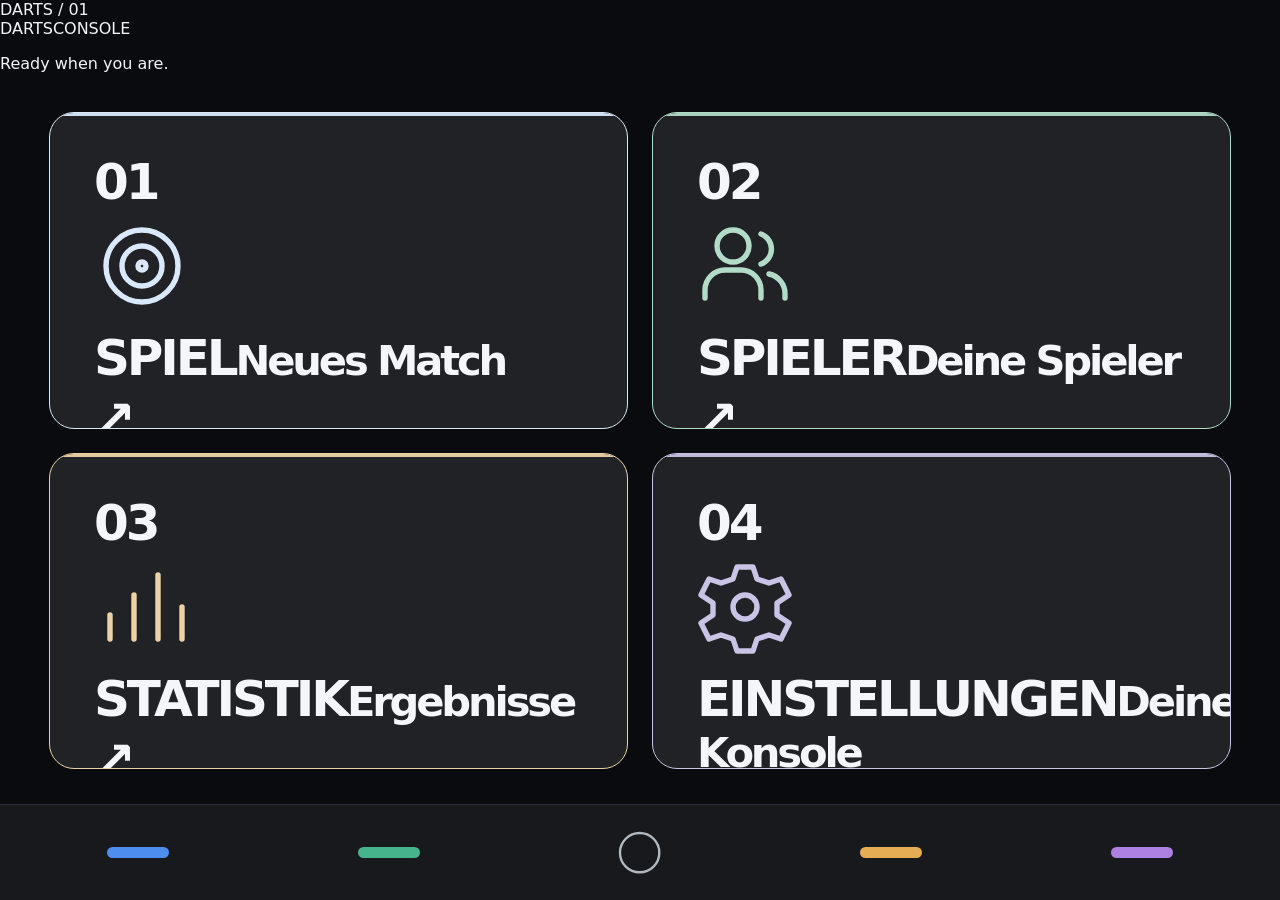
==== commit 7ed59ec6: "Recompose navigation, library, scoreboard, profiles and statistics into a unified product UI" ====
--- a/web/index.html
+++ b/web/index.html
@@ -2250,6 +2250,160 @@
  .console[data-view=game] .atelier-score-player{left:18px;bottom:9px;font-size:10px}
 }
 
+
+/* Console editorial library — removes generic mode cards and collision-prone
+   pseudo-lines. Fits six quick modes at small screens, scales to portrait kiosk. */
+.console[data-view="play"] main{
+  background:#0a0d11;
+  padding:clamp(18px,2.6dvh,42px) clamp(20px,3.7vw,54px);
+}
+.console[data-view="play"] .game-library{
+  width:100%;
+  max-width:940px;
+  margin:0 auto;
+}
+.console[data-view="play"] .library-intro{
+  padding:clamp(4px,.8dvh,12px) clamp(3px,.6vw,9px) clamp(15px,2.4dvh,34px);
+}
+.console[data-view="play"] .library-eyebrow{
+  display:block;
+  font-size:clamp(11px,1.4vw,17px);
+  letter-spacing:.18em;font-weight:690;color:#8293a6;
+}
+.console[data-view="play"] .library-intro h1{
+  margin:clamp(8px,1dvh,16px) 0 clamp(6px,.8dvh,12px);
+  color:#f4f6f8;
+  font-size:clamp(35px,5.7vw,68px);
+  line-height:1.04;font-weight:680;letter-spacing:-.065em;
+}
+.console[data-view="play"] .library-intro p{
+  margin:0;color:#96a3b3;
+  font-size:clamp(14px,1.85vw,22px);
+}
+.console[data-view="play"] .library-grid{
+  display:flex;
+  flex-direction:column;
+  gap:clamp(2px,.4dvh,6px);
+  grid-template-columns:none;
+  width:100%;
+}
+.console[data-view="play"] .library-grid .library-tile{
+  counter-increment:none;
+  display:grid;
+  grid-template-columns:clamp(37px,4.3vw,64px) minmax(0,1fr) clamp(19px,2.2vw,30px);
+  align-items:center;
+  justify-content:normal;
+  gap:clamp(10px,1.6vw,24px);
+  width:100%;
+  min-height:clamp(78px,7.8dvh,154px);
+  padding:clamp(14px,1.7dvh,30px) clamp(19px,2.8vw,35px);
+  margin:0;
+  border:1px solid transparent;
+  border-bottom-color:#252c35;
+  background:transparent;
+  border-radius:0;
+  color:#eef1f4;
+  text-align:left;
+  box-shadow:none;
+  font-family:inherit;
+  transform:none;
+  transition:background-color 200ms ease,color 200ms ease,border-color 200ms ease;
+}
+.console[data-view="play"] .library-grid .library-tile::before,
+.console[data-view="play"] .library-grid .library-tile::after{
+  display:none;
+  content:none;
+}
+.console[data-view="play"] .library-grid .library-index{
+  display:block;
+  color:#7e8d9e;
+  font-size:clamp(13px,1.65vw,20px);
+  font-weight:550;
+  font-variant-numeric:tabular-nums;
+}
+.console[data-view="play"] .library-grid .library-tile strong{
+  display:block;
+  width:auto;
+  min-width:0;
+  text-align:left;
+  color:inherit;
+  font-weight:630;
+  letter-spacing:-.05em;
+  font-size:clamp(22px,3.25vw,41px);
+  line-height:1.13;
+  overflow-wrap:normal;
+}
+.console[data-view="play"] .library-grid .library-chevron{
+  display:block;
+  justify-self:end;
+  color:#68788b;
+  font-weight:350;
+  font-size:clamp(25px,3.1vw,37px);
+  line-height:1;
+}
+.console[data-view="play"] .library-grid .library-tile.chosen,
+.console[data-view="play"] .library-grid .library-tile.focused,
+.console[data-view="play"] .library-grid .library-tile:focus-visible{
+  border-color:#eef1f3;
+  border-radius:clamp(11px,1.5vw,17px);
+  background:#eef1f3;
+  color:#141a21;
+  box-shadow:none;
+  outline:0;
+}
+.console[data-view="play"] .library-grid .library-tile.chosen .library-index,
+.console[data-view="play"] .library-grid .library-tile.focused .library-index,
+.console[data-view="play"] .library-grid .library-tile.chosen .library-chevron,
+.console[data-view="play"] .library-grid .library-tile.focused .library-chevron{
+  color:#66717d;
+}
+.console[data-view="play"] .library-grid .library-tile:active{
+  background:#d6dde5;
+  color:#141a21;
+}
+@media(max-width:600px){
+  .console[data-view="play"] main{padding:18px 22px}
+  .console[data-view="play"] .library-intro{padding:0 4px 17px}
+  .console[data-view="play"] .library-intro h1{font-size:36px}
+  .console[data-view="play"] .library-grid .library-tile{
+    min-height:76px;
+    padding:13px 18px;
+    grid-template-columns:36px minmax(0,1fr) 20px;
+    gap:12px;
+  }
+  .console[data-view="play"] .library-grid .library-tile strong{
+    font-size:clamp(20px,5.3vw,25px);
+  }
+}
+@media(min-width:700px) and (min-height:1100px){
+  .console[data-view="play"] .library-grid .library-tile{
+    min-height:clamp(124px,10.5dvh,210px);
+  }
+}
+
+/* Local camera focus preview. Physical keys stay in their fixed five lanes. */
+.console[data-view="settings-cameras"] main{min-height:0;overflow:hidden}
+.camera-focus-screen{height:100%;min-height:0;display:flex;flex-direction:column;gap:clamp(12px,2dvh,24px)}
+.camera-focus-heading{display:flex;justify-content:space-between;align-items:center;gap:16px}
+.camera-focus-heading h1{font-size:clamp(26px,4.2vw,48px);font-weight:650;letter-spacing:-.055em;margin:0}
+.camera-focus-heading span{font-size:clamp(13px,1.9vw,22px);color:#9da9b8;font-variant-numeric:tabular-nums}
+.camera-focus-window{
+ flex:1 1 auto;min-height:0;display:flex;align-items:center;justify-content:center;
+ overflow:hidden;background:#080a0d;border:1px solid #333d49;border-radius:14px;position:relative
+}
+.camera-focus-window img{display:block;width:100%;height:100%;object-fit:contain}
+.camera-focus-status{
+ position:absolute;inset:0;display:flex;justify-content:center;align-items:center;
+ text-align:center;padding:25px;color:#aebac9;font-size:clamp(16px,2.5vw,26px);
+ background:#0c1015;line-height:1.45
+}
+.camera-focus-window.has-frame .camera-focus-status{display:none}
+@media(max-width:600px){
+ .camera-focus-screen{gap:12px}
+ .camera-focus-heading h1{font-size:25px}
+ .camera-focus-heading span{font-size:14px}
+}
+
 </style>
 
 </head>
@@ -2443,18 +2597,21 @@
 }
 function homeScreen(){
   const options=[
-    ['play','SPIEL','target','#76a5ed','01','MATCH STARTEN'],
-    ['players','SPIELER','users','#6bd6a9','02','DEINE CREW'],
-    ['stats','STATISTICS','chart','#efc27f','03','DEINE ZAHLEN'],
-    ['settings','SETTINGS','settings','#bc9ae9','04','DEIN SYSTEM']
+    ['play','SPIEL','target','#d9e9fb','01','Neues Match'],
+    ['players','SPIELER','users','#b2dbc8','02','Deine Spieler'],
+    ['stats','STATISTIK','chart','#ecd3a6','03','Ergebnisse'],
+    ['settings','EINSTELLUNGEN','settings','#c9c3e5','04','Deine Konsole']
   ];
-  return '<div class="home-screen"><div class="home-brand">'+icon('target')+
-    '<strong>DARTS CONSOLE</strong><small>READY TO PLAY</small></div>'+
-    '<div class="home-grid">'+options.map(([page,label,symbol,color,index,description])=>
-      '<button class="home-option" style="--menu-color:'+color+'" data-nav data-action="'+page+'">'+
-      '<span class="atelier-tile-index">'+index+'</span>'+
-      '<div class="atelier-tile-content">'+icon(symbol)+
-      '<div class="atelier-tile-copy"><span>'+label+'</span><small>'+description+'</small></div></div></button>').join('')+'</div></div>';
+  return '<div class="home-screen studio-home">'+
+    '<div class="studio-home-heading"><span class="studio-kicker">DARTS / 01</span>'+
+    '<div class="studio-wordmark">DARTS<span>CONSOLE</span></div>'+
+    '<div class="studio-home-rule"></div><p>Ready when you are.</p></div>'+
+    '<div class="home-grid studio-launcher">'+options.map(([page,label,symbol,color,index,caption])=>
+      '<button class="home-option studio-launch" style="--menu-color:'+color+'" data-nav data-action="'+page+'">'+
+      '<span class="studio-launch-index">'+index+'</span>'+
+      '<span class="studio-launch-symbol">'+icon(symbol)+'</span>'+
+      '<span class="studio-launch-content"><strong>'+label+'</strong><small>'+caption+'</small></span>'+
+      '<span class="studio-launch-arrow" aria-hidden="true">↗</span></button>').join('')+'</div></div>';
 }
 const gameDescriptions={
   '501':['Das klassische Dartspiel: von 501 Punkten auf genau null.','Alle Spieler beginnen bei 501. Jeder Treffer wird abgezogen. Gewonnen hat, wer exakt null erreicht. Bei Double Out muss der letzte Dart ein Doppelfeld treffen. Überwerfen oder ein unmöglicher Reststand bedeutet Bust: Der Punktestand wird für diese Aufnahme zurückgesetzt.'],
@@ -2474,9 +2631,16 @@
 };
 function cards(){
   const shown=state.filter==='quick'?modes.slice(0,6):modes;
-  return '<div class="game-library"><div class="library-grid">'+
-    shown.map(m=>button('mode:'+m[0],'<strong>'+esc(m[0])+'</strong>',
-      'library-tile '+(m[0]===state.chosen?'chosen':''))).join('')+'</div></div>';
+  return '<section class="game-library studio-library">'+
+    '<div class="studio-page-head"><span class="studio-kicker">SPIELMODUS</span>'+
+    '<h1>Was spielen wir?</h1><span class="studio-page-count">'+
+    String(shown.length).padStart(2,'0')+' SPIELE</span></div>'+
+    '<div class="library-grid">'+shown.map((m,i)=>
+      button('mode:'+m[0],
+        '<span class="library-index">'+String(i+1).padStart(2,'0')+'</span>'+
+        '<strong>'+esc(m[0])+'</strong><span class="library-chevron" aria-hidden="true">↗</span>',
+        'library-tile '+(m[0]===state.chosen?'chosen':''))).join('')+
+    '</div></section>';
 }
 function toggleGameFilter(){
   state.filter=state.filter==='quick'?'all':'quick';
@@ -2663,6 +2827,12 @@
     '</div></div></section>';
 }
 function shortcuts(){
+  if(state.page==='settings-cameras')return [
+    ['Escape','Back',()=>show('settings')],
+    ['F4','Cam 1',()=>selectFocusCamera(1)],
+    ['F2','Cam 2',()=>selectFocusCamera(2)],
+    ['F5','Cam 3',()=>selectFocusCamera(3)]
+  ];
   if(state.page==='settings-wifi-password')return [
     ['Escape','Back',()=>{state.networkPassword='';show('settings-network')}],
     ['F4','Zeichen weg',()=>{state.networkPassword=state.networkPassword.slice(0,-1);render(false)}],
@@ -2814,7 +2984,7 @@
   if(item&&item[1])item[2]();
 }
 function renderFooter(){
-  if(['setup','players','profile','profile-icons','profile-colors','player-delete','settings','settings-scoring','settings-display','settings-network','settings-system','settings-wifi-password','about'].includes(state.page)){
+  if(['setup','players','profile','profile-icons','profile-colors','player-delete','settings','settings-scoring','settings-display','settings-network','settings-system','settings-wifi-password','settings-cameras','about'].includes(state.page)){
     const labels=shortcuts().map(([key,label])=>label
       ?'<button class="softkey library-key" data-shortcut="'+key+'"><span>'+esc(label.toUpperCase())+'</span></button>'
       :'<span class="stats-empty-softkey" aria-hidden="true"></span>');
@@ -2909,7 +3079,7 @@
   const selected=state.players;
   const all=[...data.profiles,...state.guests];
   const isCountdown=!!mode[3];
-  let html='<div class="setup-page"><div class="setup-heading"><div><span class="setup-kicker">SPIEL VORBEREITEN</span>'+
+  let html='<div class="setup-page"><div class="setup-heading"><div><span class="setup-kicker">NEUES MATCH / SETUP</span>'+
     '<h1>'+esc(mode[0])+'</h1></div><span class="setup-step">MATCH SETUP</span></div>';
   html+='<section class="setup-card setup-players-card">'+
     '<div class="setup-card-head"><h2>Spieler</h2><span class="setup-count">'+selected.length+' AUSGEWÄHLT</span></div>'+
@@ -3414,10 +3584,10 @@
     const turnTotal=darts.reduce((sum,d)=>sum+d.n*d.m,0);
     const roundHistory=review?review.indices.map(index=>({index})):
       view.history.filter(d=>d.player===view.current&&d.round===view.round);
-    html+='<div class="score-hero" aria-label="'+esc(shown.name)+' · '+esc(unit)+'">'+
+    html+='<div class="score-hero studio-score-hero" aria-label="'+esc(shown.name)+' · '+esc(unit)+'">'+
       '<div class="atelier-score-caption"><span>'+esc(unit)+'</span><span>ROUND '+view.round+'</span></div>'+
       '<div class="big-score'+(typeof value==='string'?' word-score':'')+'">'+esc(value)+'</div>'+
-      '<div class="atelier-score-player">'+esc(shown.name)+'</div></div>';
+      '<div class="atelier-score-player"><span class="studio-live-dot"></span>'+esc(shown.name)+'</div></div>';
     const tip=review?null:finishAdvice(mode,view,match);
     const suggested=tip && tip.route!=='NO DIRECT FINISH' ? tip.route.split(' → ') : [];
     if(suggested.length){
@@ -3573,7 +3743,7 @@
 }
 function statistics(){
   const {games,summary}=statsData();
-  return '<div class="stats-dashboard stats-overview">'+statsTopCards(summary)+
+  return '<div class="stats-dashboard stats-overview"><div class="studio-section-heading"><span class="studio-kicker">DEIN VERLAUF</span><h1>In Zahlen.</h1></div>'+statsTopCards(summary)+
     '<section class="stats-panel"><div class="stats-section-title"><h2>Spielmodi</h2><span>GESPIELTE MATCHES</span></div>'+
     statsActivity(games)+'</section>'+
     '<div class="stats-dashboard-note">Statistiken aus gespeicherten Matches · 3-Dart Average nur für 301, 501 und 701</div></div>';
@@ -3725,7 +3895,7 @@
       '<small>'+wins+' '+(wins===1?'Sieg':'Siege')+'</small></span>'+
       '</button>';
   }).join('');
-  return '<div class="profile-manager">'+
+  return '<div class="profile-manager"><div class="studio-section-heading"><span class="studio-kicker">DEINE CREW</span><h1>Spieler.</h1></div>'+
     '<div class="profile-manager-list">'+(rows||'<p class="stats-empty">Noch keine Spieler angelegt.</p>')+'</div>'+
     '</div>';
 }
@@ -3824,7 +3994,7 @@
   return '<section class="settings-section"><h2>'+title+'</h2><div class="settings-section-body">'+body+'</div></section>';
 }
 function settingsHome(){
-  return '<div class="settings-page"><div class="settings-overview"><div><span>KONSOLE</span><strong>Darts Console</strong><small>Bereit für die nächste Runde.</small></div>'+
+  return '<div class="settings-page"><div class="settings-overview"><div><span>DEINE KONSOLE</span><strong>Alles an seinem Platz.</strong><small>Spiel, Anzeige und Verbindung.</small></div>'+
     '<div class="settings-overview-icon">'+icon('target')+'</div></div>'+
     settingsSection('SPIEL',
       '<div class="settings-checkout">'+
@@ -3839,10 +4009,36 @@
           '<span>'+esc(option)+'</span><span class="settings-checkout-check">'+(data.out===option?'✓':'')+'</span></button>'
         ).join('')+'</div>':'')+'</div>')+
     settingsSection('ANZEIGE',settingsDisplayInline())+
-    settingsSection('VERBINDUNG',settingsRow('settings-network','arrows','WLAN & Netzwerk','Verbindung und verfügbare Netzwerke'))+
+    settingsSection('VERBINDUNG',settingsRow('settings-network','arrows','WLAN & Netzwerk','Verbindung und verfügbare Netzwerke')+
+      settingsRow('settings-cameras','target','Kameras fokussieren','Live-Vorschau von CAM 1, CAM 2 und CAM 3'))+
     settingsSection('SYSTEM',settingsRow('settings-system','info','Software & Updates','Version prüfen und aktualisieren')+
       settingsRow('about','info','Über Darts Console','Hardware, Funktionen und Speicher'))+
     '</div>';
+}
+
+let focusedCamera=1;
+function openCameraFocus(){focusedCamera=1;show('settings-cameras');}
+function selectFocusCamera(index){
+  if(![1,2,3].includes(index))return;
+  focusedCamera=index;
+  render(false);
+}
+function settingsCameraFocus(){
+  return '<div class="camera-focus-screen">'+
+    '<div class="camera-focus-heading"><h1>Kameras fokussieren</h1><span>CAM '+focusedCamera+' / 3</span></div>'+
+    '<div class="camera-focus-window"><div class="camera-focus-status" role="status">Verbinde mit Kamera '+focusedCamera+' …</div>'+
+    '<img alt="Live-Vorschau Kamera '+focusedCamera+'" src="/api/cameras/'+focusedCamera+'/stream" /></div>'+
+    '</div>';
+}
+function attachCameraPreview(){
+  const frame=main.querySelector('.camera-focus-window');
+  const image=frame?.querySelector('img');
+  if(!image)return;
+  image.addEventListener('load',()=>frame.classList.add('has-frame'),{once:true});
+  image.addEventListener('error',()=>{
+    const status=frame.querySelector('.camera-focus-status');
+    if(status)status.textContent='Keine Vorschau verfügbar. USB-Kamera und lokalen Kameradienst prüfen.';
+  },{once:true});
 }
 function settingsScoring(){
   return '<div class="settings-page">'+settingsSection('STANDARDREGELN',
@@ -4044,7 +4240,7 @@
   document.querySelector('.console').dataset.view=state.page;
   applyDisplaySettings();
   const matchPage=['game','menu','segment','correction','match-leave-confirm'].includes(state.page);
-  const sectionHeadings={players:'Players',stats:'Statistics','stats-players':'Players','stats-player-detail':'Player','stats-records':'Records','stats-history':'History','stats-match-detail':'Match','stats-delete-confirm':'Löschen','player-delete':'Löschen',profile:'Players','profile-icons':'Players','profile-colors':'Players',settings:'Settings','settings-scoring':'Scoring','settings-display':'Darstellung','settings-network':'Netzwerk','settings-wifi-password':'WLAN','settings-system':'Software',about:'About'};
+  const sectionHeadings={players:'Players',stats:'Statistics','stats-players':'Players','stats-player-detail':'Player','stats-records':'Records','stats-history':'History','stats-match-detail':'Match','stats-delete-confirm':'Löschen','player-delete':'Löschen',profile:'Players','profile-icons':'Players','profile-colors':'Players',settings:'Settings','settings-cameras':'Kameras','settings-scoring':'Scoring','settings-display':'Darstellung','settings-network':'Netzwerk','settings-wifi-password':'WLAN','settings-system':'Software',about:'About'};
   document.getElementById('match-heading').textContent=sectionHeadings[state.page]||
     (matchPage&&data.active?data.active.mode:'');
   const context=document.getElementById('match-context');
@@ -4072,12 +4268,13 @@
     saved:savedMatchScreen,'saved-discard-confirm':savedDiscardScreen,
     players:playersManager,
     settings:settingsHome,
-    'settings-network':settingsNetwork,'settings-wifi-password':settingsWifiPassword,'settings-system':settingsSystem,about:aboutConsole};
+    'settings-network':settingsNetwork,'settings-wifi-password':settingsWifiPassword,'settings-cameras':settingsCameraFocus,'settings-system':settingsSystem,about:aboutConsole};
   // Keep the encoder selection stable across redraws. A score update may
   // disable the previously selected throw slot, so prefer the next free dart.
   const previousAction=controls()[state.cursor]?.dataset.action;
   main.innerHTML=views[state.page]()+ (state.message?note(state.message):'');
   if(state.page==='game')fitMainScore();
+  if(state.page==='settings-cameras')attachCameraPreview();
   renderFooter();
   const available=controls();
   const sameAction=previousAction && available.findIndex(b=>b.dataset.action===previousAction);
@@ -4258,6 +4455,7 @@
       save();return render(false);
     case 'settings-network':show('settings-network');return refreshWifi();
     case 'settings-system':return show('settings-system');
+    case 'settings-cameras':return openCameraFocus();
     case 'setting-motion':data.display.reducedMotion=!data.display.reducedMotion;save();break;
     case 'setting-contrast':data.display.clarity=data.display.clarity==='Klar'?'Standard':'Klar';data.display.highContrast=data.display.clarity==='Klar';save();break;
     case 'wifi-refresh':return refreshWifi();
@@ -4372,7 +4570,7 @@
   const b=event.target.closest('button[data-nav]');
   if(b) clickButton(b);
 });
-const back={'saved-discard-confirm':'saved','match-leave-confirm':'menu','mode-info':'play',play:'home',players:'home',stats:'home','stats-players':'stats','stats-player-detail':'stats-players','stats-records':'stats','stats-history':'stats','stats-match-detail':'stats-history','stats-delete-confirm':'stats-match-detail',settings:'home','settings-scoring':'settings','settings-display':'settings','settings-network':'settings','settings-wifi-password':'settings-network','settings-system':'settings',setup:'play',game:'menu',menu:'game',correction:'game',rounds:'setup',grid:'setup',number:'setup',
+const back={'saved-discard-confirm':'saved','match-leave-confirm':'menu','mode-info':'play',play:'home',players:'home',stats:'home','stats-players':'stats','stats-player-detail':'stats-players','stats-records':'stats','stats-history':'stats','stats-match-detail':'stats-history','stats-delete-confirm':'stats-match-detail',settings:'home','settings-cameras':'settings','settings-scoring':'settings','settings-display':'settings','settings-network':'settings','settings-wifi-password':'settings-network','settings-system':'settings',setup:'play',game:'menu',menu:'game',correction:'game',rounds:'setup',grid:'setup',number:'setup',
   saved:'play',about:'settings',profile:'players','profile-icons':'profile','profile-colors':'profile-icons','player-delete':'players','bermuda-number':'setup','bermuda-multiplier':'bermuda-number'};
 document.addEventListener('keydown',event=>{
   const key=event.key;
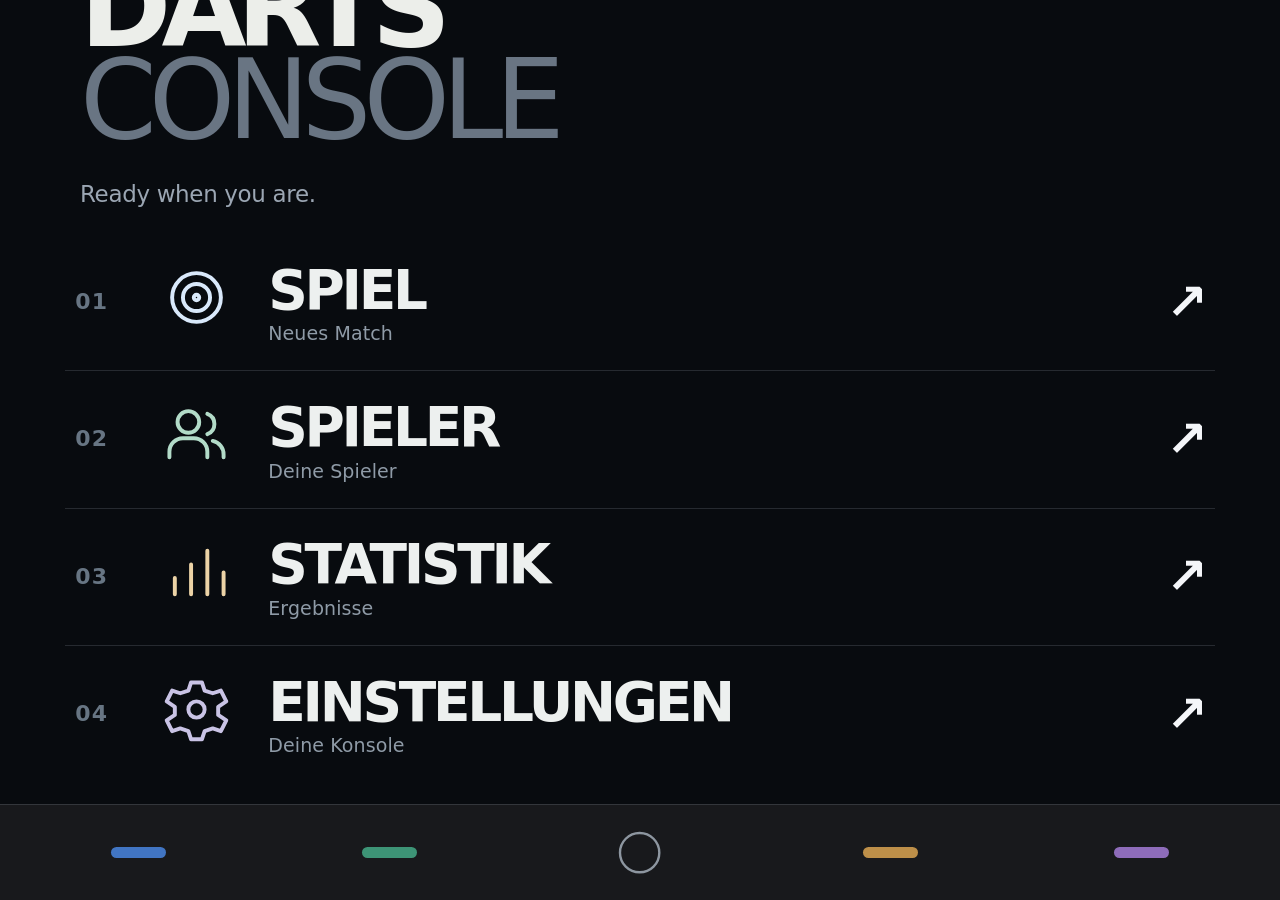
==== commit c4fe9a5c: "Apply unified Studio design system across every console screen and state" ====
--- a/web/index.html
+++ b/web/index.html
@@ -2403,6 +2403,435 @@
  .camera-focus-heading h1{font-size:25px}
  .camera-focus-heading span{font-size:14px}
 }
+
+
+/* STUDIO / 2026 — complete Darts Console visual and interaction language.
+   Single stylesheet embedded for offline kiosk updater compatibility.
+   Never change persisted match objects, scorer, routes or Pico key mapping. */
+:root{
+  --studio-bg:#080b0f;--studio-plate:#11161c;--studio-plate2:#19212a;
+  --studio-rule:rgba(204,217,230,.15);--studio-ink:#f4f5f4;
+  --studio-sub:#9ba6b3;--studio-dim:#667585;--studio-alabaster:#e8e9e5;
+  --studio-amber:#dfbf84;--studio-positive:#9dceb5;--studio-danger:#e59b9d;
+  --studio-in:cubic-bezier(.16,1,.3,1);--studio-out:cubic-bezier(.4,0,.2,1);
+  --studio-unit:clamp(5px,.65vw,10px);
+  font-family:system-ui,-apple-system,BlinkMacSystemFont,"Segoe UI",sans-serif;
+  font-synthesis:none;text-rendering:optimizeLegibility;
+}
+body,.console,.home-screen{background:var(--studio-bg);color:var(--studio-ink)}
+*{-webkit-tap-highlight-color:transparent}
+button{font-family:inherit;touch-action:manipulation}
+button:disabled{opacity:.33}
+.console{isolation:isolate}
+.console header{
+ min-height:clamp(76px,9.2dvh,118px);
+ border-bottom:1px solid var(--studio-rule);
+ background:var(--studio-bg);
+ padding:0 clamp(20px,3.7vw,48px);gap:12px
+}
+.console .brand{
+ color:var(--studio-ink);font-weight:610;letter-spacing:-.056em;
+ font-size:clamp(17px,2.5vw,29px)
+}
+.console #match-heading{
+ color:var(--studio-sub);font-weight:560;
+ letter-spacing:-.045em;font-size:clamp(17px,2.6vw,30px)
+}
+.console #match-context{
+ color:#f0f1ee;letter-spacing:-.055em;
+}
+.console #match-context strong{font-weight:670}
+.console main{
+ background:var(--studio-bg);
+ padding:clamp(20px,3.9vw,49px);
+ overscroll-behavior:contain;scrollbar-width:none
+}
+.console main::-webkit-scrollbar{display:none}
+.console h1,.console h2{letter-spacing:-.06em;font-weight:625}
+.console .eyebrow,.studio-kicker{
+ font-size:clamp(11px,1.55vw,18px);
+ letter-spacing:.18em;font-weight:680;color:var(--studio-sub)
+}
+.console .focused{outline:none!important}
+.console button:focus-visible{
+ outline:2px solid #ebeff1!important;outline-offset:-3px
+}
+.console button{
+ transition:background-color 200ms var(--studio-out),color 200ms var(--studio-out),
+  border-color 200ms var(--studio-out),transform 220ms var(--studio-in)
+}
+.console button:active{transform:scale(.99)}
+.console footer{
+ background:#0b0e13;border-top:1px solid var(--studio-rule);
+ min-height:clamp(88px,10.1dvh,138px);
+ display:grid;grid-template-columns:repeat(5,minmax(0,1fr));
+ padding:clamp(10px,1.15dvh,18px) clamp(8px,1.75vw,24px);
+ gap:0;align-items:center
+}
+.console footer .softkey{
+ color:#c2cbd4;font-weight:610;letter-spacing:.025em;
+ font-size:clamp(10px,1.85vw,20px);border-radius:8px
+}
+.console footer .softkey:active{background:#1c252e;color:white}
+.console footer .home-encoder{justify-self:center}
+.console footer .home-encoder svg circle:first-child{stroke:#bfcbd8}
+.console footer .home-indicator{box-shadow:none}
+/* Home: dramatic editorial launcher, four physical destinations. */
+.console[data-view=home] header{display:none}
+.console[data-view=home] main{padding:0;overflow:hidden}
+.studio-home{height:100%;min-height:0;display:flex;flex-direction:column;background:var(--studio-bg)}
+.studio-home-heading{
+ flex:0 0 auto;height:clamp(188px,26dvh,370px);
+ padding:clamp(23px,4dvh,54px) clamp(29px,6.4vw,80px) clamp(19px,3dvh,35px);
+ display:flex;flex-direction:column;justify-content:flex-end;align-items:flex-start;gap:0
+}
+.studio-wordmark{
+ font-size:clamp(44px,9.3vw,110px);font-weight:710;line-height:.84;
+ letter-spacing:-.09em;color:#eceeea;margin-top:clamp(16px,2dvh,28px)
+}
+.studio-wordmark span{display:block;color:#697583;font-weight:480;letter-spacing:-.073em}
+.studio-home-rule{width:100%;height:1px;background:var(--studio-rule);margin:clamp(20px,2.5dvh,34px) 0 12px}
+.studio-home-heading p{
+ margin:0;color:var(--studio-sub);font-size:clamp(14px,1.9vw,23px);font-weight:480;letter-spacing:-.015em
+}
+.studio-launcher{
+ display:flex!important;flex-direction:column!important;flex:1 1 0;
+ min-height:0;grid-template-columns:none!important;grid-template-rows:none!important;
+ padding:0 clamp(24px,5.2vw,65px) clamp(17px,2.4dvh,31px);
+ gap:0!important
+}
+.studio-launcher .studio-launch{
+ flex:1 1 0;min-height:0;width:100%;
+ display:grid!important;grid-template-columns:clamp(28px,4.3vw,56px) clamp(28px,5.7vw,70px) minmax(0,1fr) clamp(22px,3.6vw,44px);
+ flex-direction:row!important;align-items:center!important;justify-content:stretch!important;
+ gap:clamp(12px,2.8vw,34px)!important;
+ background:transparent!important;border:0!important;border-bottom:1px solid var(--studio-rule)!important;
+ border-radius:0!important;box-shadow:none!important;
+ padding:clamp(11px,1.7dvh,24px) clamp(4px,.8vw,11px)!important;
+ text-align:left;overflow:visible;isolation:isolate
+}
+.studio-launcher .studio-launch::before,.studio-launcher .studio-launch::after{display:none!important;content:none!important}
+.studio-launcher .studio-launch:last-child{border-bottom:0!important}
+.studio-launch-index{
+ color:#677583!important;font-weight:630!important;letter-spacing:.06em!important;
+ font-size:clamp(13px,2vw,22px)!important;line-height:1
+}
+.studio-launch-symbol svg{
+ width:clamp(26px,5.7vw,65px)!important;height:clamp(26px,5.7vw,65px)!important;
+ stroke:var(--menu-color)!important;stroke-width:1.45!important
+}
+.studio-launch-content{display:flex;flex-direction:column;gap:clamp(3px,.6dvh,9px);min-width:0}
+.studio-launch-content strong{
+ color:#edf0ef;font-weight:620;font-size:clamp(26px,4.8vw,55px);
+ letter-spacing:-.06em;line-height:1.06;overflow-wrap:anywhere
+}
+.studio-launch-content small{
+ color:#8f9ba7;font-size:clamp(11px,1.7vw,19px);font-weight:440;letter-spacing:.005em
+}
+.studio-launch-arrow{
+ color:#687787;font-size:clamp(22px,3vw,36px);font-weight:390;
+ justify-self:end;transition:transform 200ms var(--studio-in),color 200ms
+}
+.studio-launcher .studio-launch:active{background:#141b22!important;transform:none}
+.studio-launcher .studio-launch:active .studio-launch-arrow{transform:translate(3px,-3px);color:white}
+.console[data-view=home] .home-indicator{
+ width:clamp(26px,4.8vw,55px);height:clamp(4px,.5dvh,7px);
+ background:var(--key-color)!important;opacity:.8;border-radius:99px
+}
+.console[data-view=home] .home-encoder{opacity:.7}
+/* Screen headers use common typographic rhythm. */
+.studio-page-head,.studio-section-heading{
+ position:relative;padding:clamp(8px,1dvh,17px) 0 clamp(25px,3.6dvh,49px);
+ margin:0 auto
+}
+.studio-page-head h1,.studio-section-heading h1{
+ font-size:clamp(39px,6.4vw,78px);font-weight:635;
+ color:#f3f4f3;letter-spacing:-.072em;line-height:1.04;
+ margin:clamp(9px,1dvh,16px) 0 0
+}
+.studio-page-count{color:#718193;font-size:clamp(11px,1.5vw,18px);font-weight:660;letter-spacing:.12em;position:absolute;right:0;top:clamp(8px,1dvh,17px)}
+/* Editorial game selection: each line is one clear, keyboard-accessible choice. */
+.console[data-view=play] main{padding:clamp(19px,3.2dvh,48px) clamp(24px,5vw,65px)}
+.studio-library{width:100%;max-width:940px;margin:auto}
+.console[data-view=play] .library-grid{
+ display:flex!important;flex-direction:column!important;
+ grid-template-columns:none!important;gap:0!important;width:100%
+}
+.console[data-view=play] .library-grid .library-tile{
+ display:grid!important;align-items:center!important;justify-content:normal!important;
+ grid-template-columns:clamp(38px,4vw,60px) minmax(0,1fr) clamp(22px,2.7vw,35px);
+ gap:clamp(12px,2.7vw,35px);min-height:clamp(83px,8dvh,152px);
+ padding:clamp(14px,1.5dvh,25px) clamp(14px,1.6vw,25px);
+ border:0!important;border-bottom:1px solid var(--studio-rule)!important;
+ border-radius:0!important;background:transparent!important;box-shadow:none!important;
+ text-align:left;transform:none!important;transition:background-color 200ms,color 200ms
+}
+.console[data-view=play] .library-grid .library-tile::before,
+.console[data-view=play] .library-grid .library-tile::after{display:none!important;content:none!important}
+.console[data-view=play] .library-index{
+ color:#6f7f8e;font-weight:600;font-size:clamp(14px,1.8vw,23px);font-variant-numeric:tabular-nums
+}
+.console[data-view=play] .library-grid .library-tile strong{
+ font-size:clamp(23px,3.6vw,44px);font-weight:590;line-height:1.07;
+ letter-spacing:-.057em;color:#dfe5e9;max-width:none;text-align:left
+}
+.console[data-view=play] .library-chevron{justify-self:end;color:#6f7f8e;font-size:clamp(26px,3.5vw,42px)}
+.console[data-view=play] .library-grid .library-tile.chosen,
+.console[data-view=play] .library-grid .library-tile.focused,
+.console[data-view=play] .library-grid .library-tile:focus-visible{
+ background:#e9ecea!important;border-radius:13px!important;
+ border-bottom-color:#e9ecea!important;color:#10151c!important;outline:0!important
+}
+.console[data-view=play] .library-grid .library-tile.chosen strong,
+.console[data-view=play] .library-grid .library-tile.focused strong{color:#11171e}
+.console[data-view=play] .library-grid .library-tile.chosen .library-index,
+.console[data-view=play] .library-grid .library-tile.chosen .library-chevron,
+.console[data-view=play] .library-grid .library-tile.focused .library-index,
+.console[data-view=play] .library-grid .library-tile.focused .library-chevron{color:#617080}
+.console[data-view=play] .library-grid .library-tile:active{background:#cdd7dc!important}
+/* Match preparation: typography-led sections, selected profiles as tangible cells. */
+.setup-page{max-width:980px;margin:auto}
+.setup-heading{padding-bottom:clamp(18px,3dvh,42px)}
+.setup-heading h1{font-size:clamp(43px,7vw,83px);font-weight:645;letter-spacing:-.073em;line-height:1.03}
+.setup-kicker{font-size:clamp(11px,1.6vw,19px);letter-spacing:.17em;color:var(--studio-sub)}
+.setup-step{color:#778796;border:1px solid #303b46;border-radius:99px;padding:9px 15px}
+.setup-card{
+ background:transparent;border:0;border-top:1px solid var(--studio-rule);
+ border-radius:0;padding:clamp(18px,2.4dvh,30px) 0 clamp(23px,3.3dvh,42px);
+ box-shadow:none;margin:0
+}
+.setup-card-head{margin-bottom:clamp(18px,2.4dvh,29px)}
+.setup-card-head h2{font-size:clamp(23px,3.45vw,40px);font-weight:600;letter-spacing:-.045em}
+.setup-count,.setup-card-detail{color:#92a1af;font-variant-numeric:tabular-nums}
+.setup-players-grid{gap:clamp(10px,1.5vw,19px)}
+.setup-player-option{
+ border:1px solid #303b46;border-radius:15px;background:#141b23;
+ min-height:clamp(80px,9.3dvh,142px);
+ transition:background-color 220ms ease,border-color 220ms ease
+}
+.setup-player-option.checked{border-color:#8dbca8;background:#1c302c}
+.setup-player-option.focused{
+ border-color:#eef2f1;background:#eef2f1;color:#121a20;outline:0!important
+}
+.setup-player-option .setup-player-name{font-weight:640;letter-spacing:-.04em}
+.setup-player-toggle{border-radius:50%;background:#25313b}
+.setup-player-option.checked .setup-player-toggle{background:#9dd4b7;color:#10201b}
+.setup-checkout-options{gap:clamp(8px,1.1vw,14px)}
+.setup-checkout-option{
+ border-radius:12px;background:#151e26;border:1px solid #34404c;
+ transition:background-color 180ms,border-color 180ms
+}
+.setup-checkout-option.checked{background:#2d3c46;border-color:#b4c6d4}
+.setup-checkout-option.focused{background:#e9efec;color:#11191f;border-color:#e9efec}
+/* Scoring instrument: dark field, oversized light typography, nuanced hierarchy. */
+.console[data-view=game] main{background:#080b0f}
+.console[data-view=game] .score-hero.studio-score-hero{
+ position:relative;background:#111820!important;color:#f6f5f0!important;
+ border:1px solid #34414f!important;border-radius:clamp(15px,2.3vw,27px)!important;
+ box-shadow:none!important;overflow:hidden;
+ padding:clamp(19px,3vw,38px)!important
+}
+.console[data-view=game] .studio-score-hero::before{
+ content:"";position:absolute;inset:0 auto 0 0;width:3px;background:#c5d1db;opacity:1
+}
+.console[data-view=game] .studio-score-hero .atelier-score-caption{
+ left:clamp(24px,3.8vw,50px);right:clamp(22px,3.5vw,46px);
+ top:clamp(18px,2.7dvh,38px);
+ color:#8798a8;font-size:clamp(12px,1.65vw,21px);font-weight:650;
+ letter-spacing:.115em
+}
+.console[data-view=game] .studio-score-hero .big-score{
+ color:#f2f2ee!important;font-weight:690!important;
+ letter-spacing:-.088em!important;font-variant-numeric:tabular-nums lining-nums;
+ text-shadow:none;line-height:.95
+}
+.console[data-view=game] .studio-score-hero .atelier-score-player{
+ color:#c4d4e0;left:clamp(24px,3.8vw,50px);right:clamp(22px,3.5vw,46px);
+ bottom:clamp(15px,2.2dvh,30px);letter-spacing:.07em;font-weight:600;
+ display:flex;align-items:center;gap:12px
+}
+.studio-live-dot{display:inline-block;flex-shrink:0;width:9px;height:9px;background:#b1d5c2;border-radius:50%;box-shadow:0 0 0 5px #b1d5c21b}
+.console[data-view=game] .dart-slots{gap:clamp(8px,1.2vw,16px)}
+.console[data-view=game] .dart-slot{
+ background:#141c24;border:1px solid #344150;color:#e6eef3;
+ border-radius:clamp(12px,1.7vw,20px);
+ transition:background-color 210ms,border-color 210ms;
+ box-shadow:none
+}
+.console[data-view=game] .dart-slot.empty{background:#10161c;color:#536170;border-style:solid}
+.console[data-view=game] .dart-slot.ready{background:#293743;border-color:#b6c8d5;color:#fff}
+.console[data-view=game] .dart-slot.recorded{background:#1b252d;border-color:#5c7486}
+.console[data-view=game] .dart-slot.suggested{background:#2a251c;border-color:#b29a70;color:#ecc891}
+.console[data-view=game] .dart-slot.focused{outline:2px solid #eaf1f4!important;outline-offset:-5px!important}
+.console[data-view=game] .checkout-inline-label{color:#d2b17a;font-weight:600;letter-spacing:.08em}
+.console[data-view=game] .game-lower-grid{
+ border:0;background:transparent;border-radius:0;padding:0;box-shadow:none;
+ gap:clamp(9px,1.45vw,18px)
+}
+.console[data-view=game] .game-lower-grid .match-board-area{
+ background:#111820;border:1px solid #283542;border-radius:clamp(13px,1.8vw,22px);
+ box-shadow:none;padding:clamp(5px,.65vw,11px)
+}
+.console[data-view=game] .compact-standings{
+ border:0;background:transparent;border-radius:0;padding:0;box-shadow:none
+}
+.console[data-view=game] .compact-players-list{gap:clamp(8px,1.1dvh,16px)}
+.console[data-view=game] .compact-player{
+ background:#161f28;border:1px solid #334251;border-radius:clamp(11px,1.5vw,18px);
+ box-shadow:none
+}
+.console[data-view=game] .compact-player.is-current{background:#22343f;border-color:#7eacbb}
+.console[data-view=game] .compact-player.is-next{background:#1a2630;border-color:#4e6577}
+.console[data-view=game] .compact-card-label{color:#8da1b1;letter-spacing:.08em}
+.console[data-view=game] .compact-player-score{color:#edf3f4;font-variant-numeric:tabular-nums;font-weight:680;letter-spacing:-.05em}
+/* Profiles: quiet compact list with strong focus indication. */
+.profile-manager,.stats-dashboard,.settings-page{max-width:980px;margin:auto}
+.profile-manager-list{display:flex;flex-direction:column;gap:0}
+.profile-row{
+ border:0;border-bottom:1px solid var(--studio-rule);border-radius:0;
+ background:transparent;padding:clamp(14px,2.3dvh,30px) clamp(12px,1.3vw,20px);
+ transition:background-color 200ms
+}
+.profile-row.chosen,.profile-row.focused{
+ background:#e9edea;color:#10171e;border-radius:12px;outline:0!important
+}
+.profile-identity strong{font-size:clamp(21px,3vw,34px);font-weight:635;letter-spacing:-.055em}
+.profile-row-stats{font-variant-numeric:tabular-nums}
+.profile-row.focused .profile-row-stats small{color:#465565}
+/* Statistics use typographic metrics rather than generic SaaS tiles. */
+.stats-dashboard{gap:clamp(18px,2.4dvh,34px)}
+.stats-kpis{
+ background:transparent!important;border:0!important;
+ display:grid;grid-template-columns:repeat(2,minmax(0,1fr));gap:0
+}
+.stats-kpi{
+ background:transparent;border:0;border-bottom:1px solid var(--studio-rule);
+ border-radius:0;padding:clamp(16px,2dvh,29px) clamp(9px,1vw,15px)
+}
+.stats-kpi-icon{opacity:.6}
+.stats-kpi strong{font-weight:660;font-variant-numeric:tabular-nums;letter-spacing:-.07em;color:#f0f3f1}
+.stats-kpi span{color:#8593a2;letter-spacing:.1em}
+.stats-panel{background:transparent;border:0;border-top:1px solid var(--studio-rule);border-radius:0;padding:clamp(17px,2.2dvh,30px) 0}
+.stats-section-title h2{font-weight:630;letter-spacing:-.05em}
+.stats-list-row,.stats-player-button{
+ border-bottom:1px solid var(--studio-rule);background:transparent;
+ border-radius:0;transition:background-color 190ms
+}
+.stats-list-row.focused,.stats-player-button.focused{background:#dce8eb;color:#152029;outline:0!important;border-radius:10px}
+.stats-player-hero{background:transparent;border:0;border-bottom:1px solid var(--studio-rule);border-radius:0}
+.stats-profile-stat{background:#131a21;border:1px solid #2d3b49;border-radius:11px}
+.stats-profile-stat strong{font-variant-numeric:tabular-nums}
+/* Settings: native-feeling grouped rows with uniform separators and focus. */
+.settings-page{gap:clamp(19px,3dvh,39px)}
+.settings-overview{
+ background:transparent;border:0;border-bottom:1px solid var(--studio-rule);
+ border-radius:0;padding:clamp(12px,2dvh,25px) 0 clamp(24px,3.5dvh,41px)
+}
+.settings-overview strong{font-size:clamp(33px,5.2vw,61px);font-weight:630;letter-spacing:-.068em}
+.settings-overview span{color:#8295a5;letter-spacing:.14em}
+.settings-overview small{color:#8797a6}
+.settings-overview-icon{opacity:.35}
+.settings-section-body{
+ background:#131a21;border:1px solid #2c3946;border-radius:16px;overflow:hidden
+}
+.settings-row{
+ background:transparent;border:0;border-bottom:1px solid #2d3946;
+ min-height:clamp(77px,8.6dvh,121px);
+ transition:background-color 200ms,color 200ms
+}
+.settings-row:last-child{border-bottom:0}
+.settings-row-copy strong{font-weight:615;letter-spacing:-.028em}
+.settings-row-copy small{color:#8595a5}
+.settings-row.focused,.settings-row:focus-visible{
+ background:#e8edeb;color:#0d171f;outline:0!important;border-radius:0
+}
+.settings-row.focused small,.settings-row:focus-visible small{color:#506270}
+.settings-checkout-option.focused,.settings-clarity-choice.focused{
+ background:#e8edeb;color:#111920;outline:0!important
+}
+.settings-ios-switch.on{background:#81b79e}
+.settings-switch-knob{transition:transform 250ms var(--studio-in)}
+/* Camera focus keeps fixed hardware keys, no fictional preview fallback. */
+.camera-focus-screen{gap:clamp(16px,2.5dvh,31px)}
+.camera-focus-heading h1{font-weight:630;letter-spacing:-.05em}
+.camera-focus-window{
+ background:#05090d;border:1px solid #2d3a49;border-radius:15px
+}
+.camera-focus-status{background:#080e14;color:#a8b6c4}
+/* Secondary screens inherit the same materials. */
+.panel,.mode-info-hero,.mode-info-rules,.match-menu-actions .action{
+ background:#131a21;border:1px solid #2c3947;border-radius:13px
+}
+.primary{
+ border-radius:13px;background:#e7ece9;color:#0f181e;border:1px solid #e7ece9;
+ font-weight:675;letter-spacing:-.035em
+}
+.action,.rule,.player{
+ background:#141d25;border:1px solid #344251;border-radius:12px
+}
+.primary.focused,.action.focused,.rule.focused,.player.focused{
+ background:#e7ece9!important;color:#101920!important;border-color:#e7ece9!important
+}
+.match-menu-page,.match-confirm-page{max-width:940px}
+.match-menu-heading h1{font-weight:650!important;letter-spacing:-.065em!important}
+.match-menu-danger .danger-action{color:var(--studio-danger)!important}
+.winner-card{
+ background:transparent!important;color:#f2f2ef!important;
+ border:0!important;border-radius:0!important;
+ border-top:1px solid #536476!important;border-bottom:1px solid #536476!important;
+ padding-block:clamp(25px,4.5dvh,60px)!important
+}
+.winner-label{color:#c7b18a;letter-spacing:.22em}
+.winner-name{font-weight:670!important;letter-spacing:-.083em!important}
+.victory-overlay{background:#080b0f!important}
+.victory-name{font-weight:670;letter-spacing:-.08em}
+.throw-flash{background:#080c12!important}
+.throw-flash-hit{font-weight:680;letter-spacing:-.075em}
+.profile-editor-shell,.profile-customize,.profile-keyboard,.profile-customize-grid{font-family:inherit}
+.profile-progress-step.current{color:#f4f5f2}
+.profile-key.focused,.profile-option.focused,.profile-color-option.focused{
+ background:#edf1ed!important;color:#0e1720!important;outline:2px solid #fff!important;outline-offset:-3px
+}
+/* No default cheap bounce: scene changes move on a consistent optical curve.
+   Animations do not fire on every re-render. */
+.console:not(.reduced-motion) #main.atelier-enter > *{
+ animation:studioSceneArrive 410ms var(--studio-in) both
+}
+@keyframes studioSceneArrive{
+ from{opacity:0;transform:translate3d(0,13px,0)}
+ to{opacity:1;transform:translate3d(0,0,0)}
+}
+@media(max-width:600px){
+ .studio-home-heading{height:clamp(170px,23dvh,250px);padding:18px 24px}
+ .studio-wordmark{font-size:clamp(41px,12vw,64px)}
+ .studio-launcher{padding:0 18px 14px}
+ .studio-launcher .studio-launch{
+  grid-template-columns:25px 34px minmax(0,1fr) 20px;
+  padding:10px 5px!important;gap:10px!important
+ }
+ .studio-launch-symbol svg{width:32px!important;height:32px!important}
+ .studio-launch-content strong{font-size:clamp(21px,5.7vw,30px)}
+ .studio-launch-content small{font-size:11px}
+ .studio-launch-index{font-size:12px!important}
+ .studio-page-head h1,.studio-section-heading h1{font-size:clamp(33px,9vw,48px)}
+ .console[data-view=play] main{padding:15px 19px}
+ .studio-page-head{padding-bottom:16px}
+ .console[data-view=play] .library-grid .library-tile{
+  min-height:74px;grid-template-columns:32px minmax(0,1fr) 24px;
+  gap:11px;padding:10px 11px
+ }
+ .console[data-view=play] .library-grid .library-tile strong{font-size:clamp(20px,5.5vw,28px)}
+ .setup-heading h1{font-size:clamp(38px,10vw,56px)}
+ .console[data-view=game] .studio-score-hero .atelier-score-caption{top:11px;left:18px;right:18px;font-size:10px}
+ .console[data-view=game] .studio-score-hero .atelier-score-player{bottom:10px;left:18px;right:18px;font-size:11px}
+}
+@media(prefers-reduced-motion:reduce){
+ *,*::before,*::after{
+  animation-duration:.01ms!important;animation-iteration-count:1!important;
+  transition-duration:.01ms!important;scroll-behavior:auto!important
+ }
+}
+.console.reduced-motion #main.atelier-enter > *{animation:none!important}
 
 </style>
 
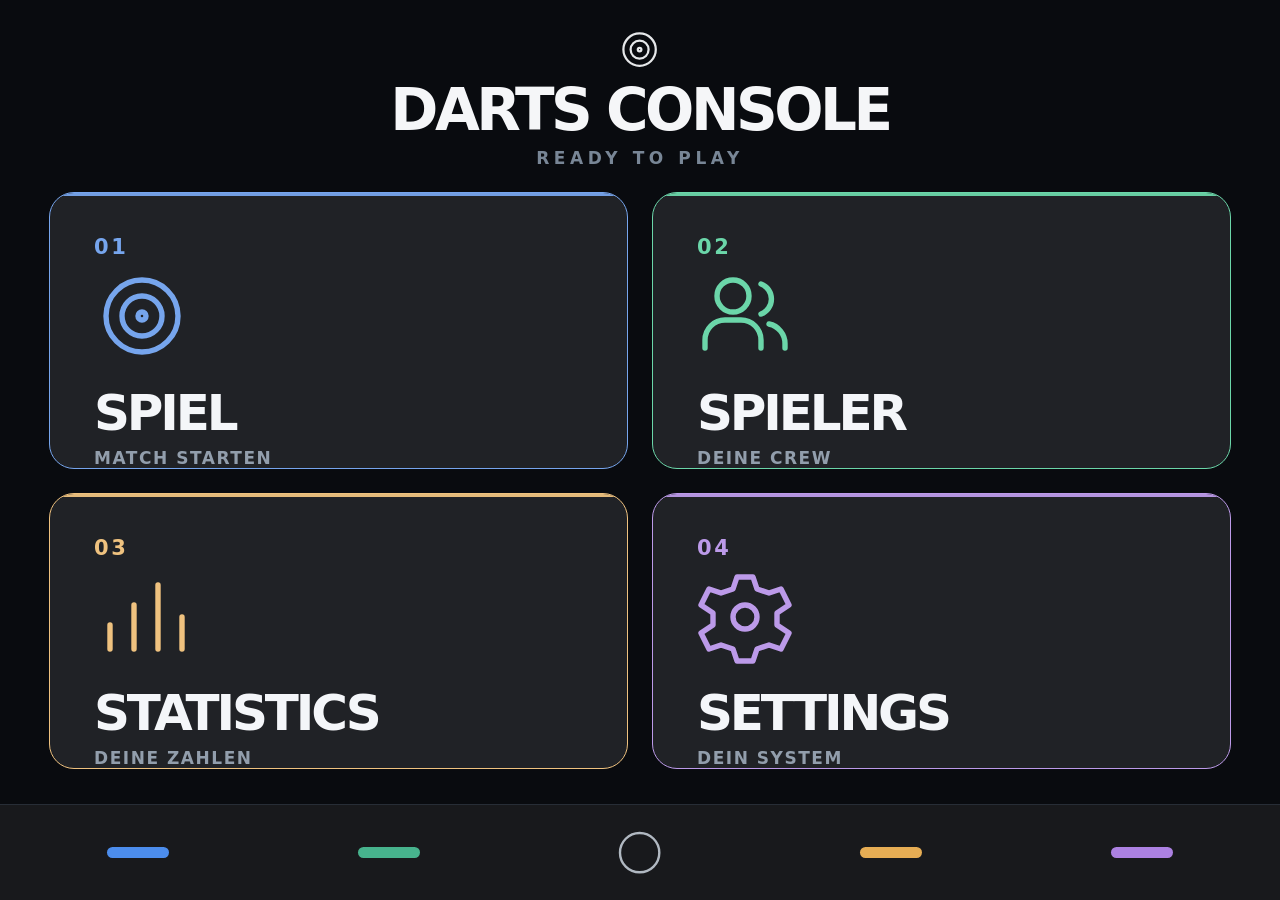
==== commit aad88d46: "Secure kiosk Wi-Fi management with saved profiles and Debian migration guide" ====
--- a/web/index.html
+++ b/web/index.html
@@ -2404,435 +2404,6 @@
  .camera-focus-heading span{font-size:14px}
 }
 
-
-/* STUDIO / 2026 — complete Darts Console visual and interaction language.
-   Single stylesheet embedded for offline kiosk updater compatibility.
-   Never change persisted match objects, scorer, routes or Pico key mapping. */
-:root{
-  --studio-bg:#080b0f;--studio-plate:#11161c;--studio-plate2:#19212a;
-  --studio-rule:rgba(204,217,230,.15);--studio-ink:#f4f5f4;
-  --studio-sub:#9ba6b3;--studio-dim:#667585;--studio-alabaster:#e8e9e5;
-  --studio-amber:#dfbf84;--studio-positive:#9dceb5;--studio-danger:#e59b9d;
-  --studio-in:cubic-bezier(.16,1,.3,1);--studio-out:cubic-bezier(.4,0,.2,1);
-  --studio-unit:clamp(5px,.65vw,10px);
-  font-family:system-ui,-apple-system,BlinkMacSystemFont,"Segoe UI",sans-serif;
-  font-synthesis:none;text-rendering:optimizeLegibility;
-}
-body,.console,.home-screen{background:var(--studio-bg);color:var(--studio-ink)}
-*{-webkit-tap-highlight-color:transparent}
-button{font-family:inherit;touch-action:manipulation}
-button:disabled{opacity:.33}
-.console{isolation:isolate}
-.console header{
- min-height:clamp(76px,9.2dvh,118px);
- border-bottom:1px solid var(--studio-rule);
- background:var(--studio-bg);
- padding:0 clamp(20px,3.7vw,48px);gap:12px
-}
-.console .brand{
- color:var(--studio-ink);font-weight:610;letter-spacing:-.056em;
- font-size:clamp(17px,2.5vw,29px)
-}
-.console #match-heading{
- color:var(--studio-sub);font-weight:560;
- letter-spacing:-.045em;font-size:clamp(17px,2.6vw,30px)
-}
-.console #match-context{
- color:#f0f1ee;letter-spacing:-.055em;
-}
-.console #match-context strong{font-weight:670}
-.console main{
- background:var(--studio-bg);
- padding:clamp(20px,3.9vw,49px);
- overscroll-behavior:contain;scrollbar-width:none
-}
-.console main::-webkit-scrollbar{display:none}
-.console h1,.console h2{letter-spacing:-.06em;font-weight:625}
-.console .eyebrow,.studio-kicker{
- font-size:clamp(11px,1.55vw,18px);
- letter-spacing:.18em;font-weight:680;color:var(--studio-sub)
-}
-.console .focused{outline:none!important}
-.console button:focus-visible{
- outline:2px solid #ebeff1!important;outline-offset:-3px
-}
-.console button{
- transition:background-color 200ms var(--studio-out),color 200ms var(--studio-out),
-  border-color 200ms var(--studio-out),transform 220ms var(--studio-in)
-}
-.console button:active{transform:scale(.99)}
-.console footer{
- background:#0b0e13;border-top:1px solid var(--studio-rule);
- min-height:clamp(88px,10.1dvh,138px);
- display:grid;grid-template-columns:repeat(5,minmax(0,1fr));
- padding:clamp(10px,1.15dvh,18px) clamp(8px,1.75vw,24px);
- gap:0;align-items:center
-}
-.console footer .softkey{
- color:#c2cbd4;font-weight:610;letter-spacing:.025em;
- font-size:clamp(10px,1.85vw,20px);border-radius:8px
-}
-.console footer .softkey:active{background:#1c252e;color:white}
-.console footer .home-encoder{justify-self:center}
-.console footer .home-encoder svg circle:first-child{stroke:#bfcbd8}
-.console footer .home-indicator{box-shadow:none}
-/* Home: dramatic editorial launcher, four physical destinations. */
-.console[data-view=home] header{display:none}
-.console[data-view=home] main{padding:0;overflow:hidden}
-.studio-home{height:100%;min-height:0;display:flex;flex-direction:column;background:var(--studio-bg)}
-.studio-home-heading{
- flex:0 0 auto;height:clamp(188px,26dvh,370px);
- padding:clamp(23px,4dvh,54px) clamp(29px,6.4vw,80px) clamp(19px,3dvh,35px);
- display:flex;flex-direction:column;justify-content:flex-end;align-items:flex-start;gap:0
-}
-.studio-wordmark{
- font-size:clamp(44px,9.3vw,110px);font-weight:710;line-height:.84;
- letter-spacing:-.09em;color:#eceeea;margin-top:clamp(16px,2dvh,28px)
-}
-.studio-wordmark span{display:block;color:#697583;font-weight:480;letter-spacing:-.073em}
-.studio-home-rule{width:100%;height:1px;background:var(--studio-rule);margin:clamp(20px,2.5dvh,34px) 0 12px}
-.studio-home-heading p{
- margin:0;color:var(--studio-sub);font-size:clamp(14px,1.9vw,23px);font-weight:480;letter-spacing:-.015em
-}
-.studio-launcher{
- display:flex!important;flex-direction:column!important;flex:1 1 0;
- min-height:0;grid-template-columns:none!important;grid-template-rows:none!important;
- padding:0 clamp(24px,5.2vw,65px) clamp(17px,2.4dvh,31px);
- gap:0!important
-}
-.studio-launcher .studio-launch{
- flex:1 1 0;min-height:0;width:100%;
- display:grid!important;grid-template-columns:clamp(28px,4.3vw,56px) clamp(28px,5.7vw,70px) minmax(0,1fr) clamp(22px,3.6vw,44px);
- flex-direction:row!important;align-items:center!important;justify-content:stretch!important;
- gap:clamp(12px,2.8vw,34px)!important;
- background:transparent!important;border:0!important;border-bottom:1px solid var(--studio-rule)!important;
- border-radius:0!important;box-shadow:none!important;
- padding:clamp(11px,1.7dvh,24px) clamp(4px,.8vw,11px)!important;
- text-align:left;overflow:visible;isolation:isolate
-}
-.studio-launcher .studio-launch::before,.studio-launcher .studio-launch::after{display:none!important;content:none!important}
-.studio-launcher .studio-launch:last-child{border-bottom:0!important}
-.studio-launch-index{
- color:#677583!important;font-weight:630!important;letter-spacing:.06em!important;
- font-size:clamp(13px,2vw,22px)!important;line-height:1
-}
-.studio-launch-symbol svg{
- width:clamp(26px,5.7vw,65px)!important;height:clamp(26px,5.7vw,65px)!important;
- stroke:var(--menu-color)!important;stroke-width:1.45!important
-}
-.studio-launch-content{display:flex;flex-direction:column;gap:clamp(3px,.6dvh,9px);min-width:0}
-.studio-launch-content strong{
- color:#edf0ef;font-weight:620;font-size:clamp(26px,4.8vw,55px);
- letter-spacing:-.06em;line-height:1.06;overflow-wrap:anywhere
-}
-.studio-launch-content small{
- color:#8f9ba7;font-size:clamp(11px,1.7vw,19px);font-weight:440;letter-spacing:.005em
-}
-.studio-launch-arrow{
- color:#687787;font-size:clamp(22px,3vw,36px);font-weight:390;
- justify-self:end;transition:transform 200ms var(--studio-in),color 200ms
-}
-.studio-launcher .studio-launch:active{background:#141b22!important;transform:none}
-.studio-launcher .studio-launch:active .studio-launch-arrow{transform:translate(3px,-3px);color:white}
-.console[data-view=home] .home-indicator{
- width:clamp(26px,4.8vw,55px);height:clamp(4px,.5dvh,7px);
- background:var(--key-color)!important;opacity:.8;border-radius:99px
-}
-.console[data-view=home] .home-encoder{opacity:.7}
-/* Screen headers use common typographic rhythm. */
-.studio-page-head,.studio-section-heading{
- position:relative;padding:clamp(8px,1dvh,17px) 0 clamp(25px,3.6dvh,49px);
- margin:0 auto
-}
-.studio-page-head h1,.studio-section-heading h1{
- font-size:clamp(39px,6.4vw,78px);font-weight:635;
- color:#f3f4f3;letter-spacing:-.072em;line-height:1.04;
- margin:clamp(9px,1dvh,16px) 0 0
-}
-.studio-page-count{color:#718193;font-size:clamp(11px,1.5vw,18px);font-weight:660;letter-spacing:.12em;position:absolute;right:0;top:clamp(8px,1dvh,17px)}
-/* Editorial game selection: each line is one clear, keyboard-accessible choice. */
-.console[data-view=play] main{padding:clamp(19px,3.2dvh,48px) clamp(24px,5vw,65px)}
-.studio-library{width:100%;max-width:940px;margin:auto}
-.console[data-view=play] .library-grid{
- display:flex!important;flex-direction:column!important;
- grid-template-columns:none!important;gap:0!important;width:100%
-}
-.console[data-view=play] .library-grid .library-tile{
- display:grid!important;align-items:center!important;justify-content:normal!important;
- grid-template-columns:clamp(38px,4vw,60px) minmax(0,1fr) clamp(22px,2.7vw,35px);
- gap:clamp(12px,2.7vw,35px);min-height:clamp(83px,8dvh,152px);
- padding:clamp(14px,1.5dvh,25px) clamp(14px,1.6vw,25px);
- border:0!important;border-bottom:1px solid var(--studio-rule)!important;
- border-radius:0!important;background:transparent!important;box-shadow:none!important;
- text-align:left;transform:none!important;transition:background-color 200ms,color 200ms
-}
-.console[data-view=play] .library-grid .library-tile::before,
-.console[data-view=play] .library-grid .library-tile::after{display:none!important;content:none!important}
-.console[data-view=play] .library-index{
- color:#6f7f8e;font-weight:600;font-size:clamp(14px,1.8vw,23px);font-variant-numeric:tabular-nums
-}
-.console[data-view=play] .library-grid .library-tile strong{
- font-size:clamp(23px,3.6vw,44px);font-weight:590;line-height:1.07;
- letter-spacing:-.057em;color:#dfe5e9;max-width:none;text-align:left
-}
-.console[data-view=play] .library-chevron{justify-self:end;color:#6f7f8e;font-size:clamp(26px,3.5vw,42px)}
-.console[data-view=play] .library-grid .library-tile.chosen,
-.console[data-view=play] .library-grid .library-tile.focused,
-.console[data-view=play] .library-grid .library-tile:focus-visible{
- background:#e9ecea!important;border-radius:13px!important;
- border-bottom-color:#e9ecea!important;color:#10151c!important;outline:0!important
-}
-.console[data-view=play] .library-grid .library-tile.chosen strong,
-.console[data-view=play] .library-grid .library-tile.focused strong{color:#11171e}
-.console[data-view=play] .library-grid .library-tile.chosen .library-index,
-.console[data-view=play] .library-grid .library-tile.chosen .library-chevron,
-.console[data-view=play] .library-grid .library-tile.focused .library-index,
-.console[data-view=play] .library-grid .library-tile.focused .library-chevron{color:#617080}
-.console[data-view=play] .library-grid .library-tile:active{background:#cdd7dc!important}
-/* Match preparation: typography-led sections, selected profiles as tangible cells. */
-.setup-page{max-width:980px;margin:auto}
-.setup-heading{padding-bottom:clamp(18px,3dvh,42px)}
-.setup-heading h1{font-size:clamp(43px,7vw,83px);font-weight:645;letter-spacing:-.073em;line-height:1.03}
-.setup-kicker{font-size:clamp(11px,1.6vw,19px);letter-spacing:.17em;color:var(--studio-sub)}
-.setup-step{color:#778796;border:1px solid #303b46;border-radius:99px;padding:9px 15px}
-.setup-card{
- background:transparent;border:0;border-top:1px solid var(--studio-rule);
- border-radius:0;padding:clamp(18px,2.4dvh,30px) 0 clamp(23px,3.3dvh,42px);
- box-shadow:none;margin:0
-}
-.setup-card-head{margin-bottom:clamp(18px,2.4dvh,29px)}
-.setup-card-head h2{font-size:clamp(23px,3.45vw,40px);font-weight:600;letter-spacing:-.045em}
-.setup-count,.setup-card-detail{color:#92a1af;font-variant-numeric:tabular-nums}
-.setup-players-grid{gap:clamp(10px,1.5vw,19px)}
-.setup-player-option{
- border:1px solid #303b46;border-radius:15px;background:#141b23;
- min-height:clamp(80px,9.3dvh,142px);
- transition:background-color 220ms ease,border-color 220ms ease
-}
-.setup-player-option.checked{border-color:#8dbca8;background:#1c302c}
-.setup-player-option.focused{
- border-color:#eef2f1;background:#eef2f1;color:#121a20;outline:0!important
-}
-.setup-player-option .setup-player-name{font-weight:640;letter-spacing:-.04em}
-.setup-player-toggle{border-radius:50%;background:#25313b}
-.setup-player-option.checked .setup-player-toggle{background:#9dd4b7;color:#10201b}
-.setup-checkout-options{gap:clamp(8px,1.1vw,14px)}
-.setup-checkout-option{
- border-radius:12px;background:#151e26;border:1px solid #34404c;
- transition:background-color 180ms,border-color 180ms
-}
-.setup-checkout-option.checked{background:#2d3c46;border-color:#b4c6d4}
-.setup-checkout-option.focused{background:#e9efec;color:#11191f;border-color:#e9efec}
-/* Scoring instrument: dark field, oversized light typography, nuanced hierarchy. */
-.console[data-view=game] main{background:#080b0f}
-.console[data-view=game] .score-hero.studio-score-hero{
- position:relative;background:#111820!important;color:#f6f5f0!important;
- border:1px solid #34414f!important;border-radius:clamp(15px,2.3vw,27px)!important;
- box-shadow:none!important;overflow:hidden;
- padding:clamp(19px,3vw,38px)!important
-}
-.console[data-view=game] .studio-score-hero::before{
- content:"";position:absolute;inset:0 auto 0 0;width:3px;background:#c5d1db;opacity:1
-}
-.console[data-view=game] .studio-score-hero .atelier-score-caption{
- left:clamp(24px,3.8vw,50px);right:clamp(22px,3.5vw,46px);
- top:clamp(18px,2.7dvh,38px);
- color:#8798a8;font-size:clamp(12px,1.65vw,21px);font-weight:650;
- letter-spacing:.115em
-}
-.console[data-view=game] .studio-score-hero .big-score{
- color:#f2f2ee!important;font-weight:690!important;
- letter-spacing:-.088em!important;font-variant-numeric:tabular-nums lining-nums;
- text-shadow:none;line-height:.95
-}
-.console[data-view=game] .studio-score-hero .atelier-score-player{
- color:#c4d4e0;left:clamp(24px,3.8vw,50px);right:clamp(22px,3.5vw,46px);
- bottom:clamp(15px,2.2dvh,30px);letter-spacing:.07em;font-weight:600;
- display:flex;align-items:center;gap:12px
-}
-.studio-live-dot{display:inline-block;flex-shrink:0;width:9px;height:9px;background:#b1d5c2;border-radius:50%;box-shadow:0 0 0 5px #b1d5c21b}
-.console[data-view=game] .dart-slots{gap:clamp(8px,1.2vw,16px)}
-.console[data-view=game] .dart-slot{
- background:#141c24;border:1px solid #344150;color:#e6eef3;
- border-radius:clamp(12px,1.7vw,20px);
- transition:background-color 210ms,border-color 210ms;
- box-shadow:none
-}
-.console[data-view=game] .dart-slot.empty{background:#10161c;color:#536170;border-style:solid}
-.console[data-view=game] .dart-slot.ready{background:#293743;border-color:#b6c8d5;color:#fff}
-.console[data-view=game] .dart-slot.recorded{background:#1b252d;border-color:#5c7486}
-.console[data-view=game] .dart-slot.suggested{background:#2a251c;border-color:#b29a70;color:#ecc891}
-.console[data-view=game] .dart-slot.focused{outline:2px solid #eaf1f4!important;outline-offset:-5px!important}
-.console[data-view=game] .checkout-inline-label{color:#d2b17a;font-weight:600;letter-spacing:.08em}
-.console[data-view=game] .game-lower-grid{
- border:0;background:transparent;border-radius:0;padding:0;box-shadow:none;
- gap:clamp(9px,1.45vw,18px)
-}
-.console[data-view=game] .game-lower-grid .match-board-area{
- background:#111820;border:1px solid #283542;border-radius:clamp(13px,1.8vw,22px);
- box-shadow:none;padding:clamp(5px,.65vw,11px)
-}
-.console[data-view=game] .compact-standings{
- border:0;background:transparent;border-radius:0;padding:0;box-shadow:none
-}
-.console[data-view=game] .compact-players-list{gap:clamp(8px,1.1dvh,16px)}
-.console[data-view=game] .compact-player{
- background:#161f28;border:1px solid #334251;border-radius:clamp(11px,1.5vw,18px);
- box-shadow:none
-}
-.console[data-view=game] .compact-player.is-current{background:#22343f;border-color:#7eacbb}
-.console[data-view=game] .compact-player.is-next{background:#1a2630;border-color:#4e6577}
-.console[data-view=game] .compact-card-label{color:#8da1b1;letter-spacing:.08em}
-.console[data-view=game] .compact-player-score{color:#edf3f4;font-variant-numeric:tabular-nums;font-weight:680;letter-spacing:-.05em}
-/* Profiles: quiet compact list with strong focus indication. */
-.profile-manager,.stats-dashboard,.settings-page{max-width:980px;margin:auto}
-.profile-manager-list{display:flex;flex-direction:column;gap:0}
-.profile-row{
- border:0;border-bottom:1px solid var(--studio-rule);border-radius:0;
- background:transparent;padding:clamp(14px,2.3dvh,30px) clamp(12px,1.3vw,20px);
- transition:background-color 200ms
-}
-.profile-row.chosen,.profile-row.focused{
- background:#e9edea;color:#10171e;border-radius:12px;outline:0!important
-}
-.profile-identity strong{font-size:clamp(21px,3vw,34px);font-weight:635;letter-spacing:-.055em}
-.profile-row-stats{font-variant-numeric:tabular-nums}
-.profile-row.focused .profile-row-stats small{color:#465565}
-/* Statistics use typographic metrics rather than generic SaaS tiles. */
-.stats-dashboard{gap:clamp(18px,2.4dvh,34px)}
-.stats-kpis{
- background:transparent!important;border:0!important;
- display:grid;grid-template-columns:repeat(2,minmax(0,1fr));gap:0
-}
-.stats-kpi{
- background:transparent;border:0;border-bottom:1px solid var(--studio-rule);
- border-radius:0;padding:clamp(16px,2dvh,29px) clamp(9px,1vw,15px)
-}
-.stats-kpi-icon{opacity:.6}
-.stats-kpi strong{font-weight:660;font-variant-numeric:tabular-nums;letter-spacing:-.07em;color:#f0f3f1}
-.stats-kpi span{color:#8593a2;letter-spacing:.1em}
-.stats-panel{background:transparent;border:0;border-top:1px solid var(--studio-rule);border-radius:0;padding:clamp(17px,2.2dvh,30px) 0}
-.stats-section-title h2{font-weight:630;letter-spacing:-.05em}
-.stats-list-row,.stats-player-button{
- border-bottom:1px solid var(--studio-rule);background:transparent;
- border-radius:0;transition:background-color 190ms
-}
-.stats-list-row.focused,.stats-player-button.focused{background:#dce8eb;color:#152029;outline:0!important;border-radius:10px}
-.stats-player-hero{background:transparent;border:0;border-bottom:1px solid var(--studio-rule);border-radius:0}
-.stats-profile-stat{background:#131a21;border:1px solid #2d3b49;border-radius:11px}
-.stats-profile-stat strong{font-variant-numeric:tabular-nums}
-/* Settings: native-feeling grouped rows with uniform separators and focus. */
-.settings-page{gap:clamp(19px,3dvh,39px)}
-.settings-overview{
- background:transparent;border:0;border-bottom:1px solid var(--studio-rule);
- border-radius:0;padding:clamp(12px,2dvh,25px) 0 clamp(24px,3.5dvh,41px)
-}
-.settings-overview strong{font-size:clamp(33px,5.2vw,61px);font-weight:630;letter-spacing:-.068em}
-.settings-overview span{color:#8295a5;letter-spacing:.14em}
-.settings-overview small{color:#8797a6}
-.settings-overview-icon{opacity:.35}
-.settings-section-body{
- background:#131a21;border:1px solid #2c3946;border-radius:16px;overflow:hidden
-}
-.settings-row{
- background:transparent;border:0;border-bottom:1px solid #2d3946;
- min-height:clamp(77px,8.6dvh,121px);
- transition:background-color 200ms,color 200ms
-}
-.settings-row:last-child{border-bottom:0}
-.settings-row-copy strong{font-weight:615;letter-spacing:-.028em}
-.settings-row-copy small{color:#8595a5}
-.settings-row.focused,.settings-row:focus-visible{
- background:#e8edeb;color:#0d171f;outline:0!important;border-radius:0
-}
-.settings-row.focused small,.settings-row:focus-visible small{color:#506270}
-.settings-checkout-option.focused,.settings-clarity-choice.focused{
- background:#e8edeb;color:#111920;outline:0!important
-}
-.settings-ios-switch.on{background:#81b79e}
-.settings-switch-knob{transition:transform 250ms var(--studio-in)}
-/* Camera focus keeps fixed hardware keys, no fictional preview fallback. */
-.camera-focus-screen{gap:clamp(16px,2.5dvh,31px)}
-.camera-focus-heading h1{font-weight:630;letter-spacing:-.05em}
-.camera-focus-window{
- background:#05090d;border:1px solid #2d3a49;border-radius:15px
-}
-.camera-focus-status{background:#080e14;color:#a8b6c4}
-/* Secondary screens inherit the same materials. */
-.panel,.mode-info-hero,.mode-info-rules,.match-menu-actions .action{
- background:#131a21;border:1px solid #2c3947;border-radius:13px
-}
-.primary{
- border-radius:13px;background:#e7ece9;color:#0f181e;border:1px solid #e7ece9;
- font-weight:675;letter-spacing:-.035em
-}
-.action,.rule,.player{
- background:#141d25;border:1px solid #344251;border-radius:12px
-}
-.primary.focused,.action.focused,.rule.focused,.player.focused{
- background:#e7ece9!important;color:#101920!important;border-color:#e7ece9!important
-}
-.match-menu-page,.match-confirm-page{max-width:940px}
-.match-menu-heading h1{font-weight:650!important;letter-spacing:-.065em!important}
-.match-menu-danger .danger-action{color:var(--studio-danger)!important}
-.winner-card{
- background:transparent!important;color:#f2f2ef!important;
- border:0!important;border-radius:0!important;
- border-top:1px solid #536476!important;border-bottom:1px solid #536476!important;
- padding-block:clamp(25px,4.5dvh,60px)!important
-}
-.winner-label{color:#c7b18a;letter-spacing:.22em}
-.winner-name{font-weight:670!important;letter-spacing:-.083em!important}
-.victory-overlay{background:#080b0f!important}
-.victory-name{font-weight:670;letter-spacing:-.08em}
-.throw-flash{background:#080c12!important}
-.throw-flash-hit{font-weight:680;letter-spacing:-.075em}
-.profile-editor-shell,.profile-customize,.profile-keyboard,.profile-customize-grid{font-family:inherit}
-.profile-progress-step.current{color:#f4f5f2}
-.profile-key.focused,.profile-option.focused,.profile-color-option.focused{
- background:#edf1ed!important;color:#0e1720!important;outline:2px solid #fff!important;outline-offset:-3px
-}
-/* No default cheap bounce: scene changes move on a consistent optical curve.
-   Animations do not fire on every re-render. */
-.console:not(.reduced-motion) #main.atelier-enter > *{
- animation:studioSceneArrive 410ms var(--studio-in) both
-}
-@keyframes studioSceneArrive{
- from{opacity:0;transform:translate3d(0,13px,0)}
- to{opacity:1;transform:translate3d(0,0,0)}
-}
-@media(max-width:600px){
- .studio-home-heading{height:clamp(170px,23dvh,250px);padding:18px 24px}
- .studio-wordmark{font-size:clamp(41px,12vw,64px)}
- .studio-launcher{padding:0 18px 14px}
- .studio-launcher .studio-launch{
-  grid-template-columns:25px 34px minmax(0,1fr) 20px;
-  padding:10px 5px!important;gap:10px!important
- }
- .studio-launch-symbol svg{width:32px!important;height:32px!important}
- .studio-launch-content strong{font-size:clamp(21px,5.7vw,30px)}
- .studio-launch-content small{font-size:11px}
- .studio-launch-index{font-size:12px!important}
- .studio-page-head h1,.studio-section-heading h1{font-size:clamp(33px,9vw,48px)}
- .console[data-view=play] main{padding:15px 19px}
- .studio-page-head{padding-bottom:16px}
- .console[data-view=play] .library-grid .library-tile{
-  min-height:74px;grid-template-columns:32px minmax(0,1fr) 24px;
-  gap:11px;padding:10px 11px
- }
- .console[data-view=play] .library-grid .library-tile strong{font-size:clamp(20px,5.5vw,28px)}
- .setup-heading h1{font-size:clamp(38px,10vw,56px)}
- .console[data-view=game] .studio-score-hero .atelier-score-caption{top:11px;left:18px;right:18px;font-size:10px}
- .console[data-view=game] .studio-score-hero .atelier-score-player{bottom:10px;left:18px;right:18px;font-size:11px}
-}
-@media(prefers-reduced-motion:reduce){
- *,*::before,*::after{
-  animation-duration:.01ms!important;animation-iteration-count:1!important;
-  transition-duration:.01ms!important;scroll-behavior:auto!important
- }
-}
-.console.reduced-motion #main.atelier-enter > *{animation:none!important}
-
 </style>
 
 </head>
@@ -2991,6 +2562,7 @@
   normalizeSetupPlayers();
 }
 function show(page,withNav=false){
+  if(page!=='settings-wifi-password')state.networkPassword='';
   const changed=state.page!==page;
   if(state.page==='setup'&&page==='play')resetSetupGuests();
   if(page==='setup')normalizeSetupPlayers();
@@ -3026,21 +2598,18 @@
 }
 function homeScreen(){
   const options=[
-    ['play','SPIEL','target','#d9e9fb','01','Neues Match'],
-    ['players','SPIELER','users','#b2dbc8','02','Deine Spieler'],
-    ['stats','STATISTIK','chart','#ecd3a6','03','Ergebnisse'],
-    ['settings','EINSTELLUNGEN','settings','#c9c3e5','04','Deine Konsole']
+    ['play','SPIEL','target','#76a5ed','01','MATCH STARTEN'],
+    ['players','SPIELER','users','#6bd6a9','02','DEINE CREW'],
+    ['stats','STATISTICS','chart','#efc27f','03','DEINE ZAHLEN'],
+    ['settings','SETTINGS','settings','#bc9ae9','04','DEIN SYSTEM']
   ];
-  return '<div class="home-screen studio-home">'+
-    '<div class="studio-home-heading"><span class="studio-kicker">DARTS / 01</span>'+
-    '<div class="studio-wordmark">DARTS<span>CONSOLE</span></div>'+
-    '<div class="studio-home-rule"></div><p>Ready when you are.</p></div>'+
-    '<div class="home-grid studio-launcher">'+options.map(([page,label,symbol,color,index,caption])=>
-      '<button class="home-option studio-launch" style="--menu-color:'+color+'" data-nav data-action="'+page+'">'+
-      '<span class="studio-launch-index">'+index+'</span>'+
-      '<span class="studio-launch-symbol">'+icon(symbol)+'</span>'+
-      '<span class="studio-launch-content"><strong>'+label+'</strong><small>'+caption+'</small></span>'+
-      '<span class="studio-launch-arrow" aria-hidden="true">↗</span></button>').join('')+'</div></div>';
+  return '<div class="home-screen"><div class="home-brand">'+icon('target')+
+    '<strong>DARTS CONSOLE</strong><small>READY TO PLAY</small></div>'+
+    '<div class="home-grid">'+options.map(([page,label,symbol,color,index,description])=>
+      '<button class="home-option" style="--menu-color:'+color+'" data-nav data-action="'+page+'">'+
+      '<span class="atelier-tile-index">'+index+'</span>'+
+      '<div class="atelier-tile-content">'+icon(symbol)+
+      '<div class="atelier-tile-copy"><span>'+label+'</span><small>'+description+'</small></div></div></button>').join('')+'</div></div>';
 }
 const gameDescriptions={
   '501':['Das klassische Dartspiel: von 501 Punkten auf genau null.','Alle Spieler beginnen bei 501. Jeder Treffer wird abgezogen. Gewonnen hat, wer exakt null erreicht. Bei Double Out muss der letzte Dart ein Doppelfeld treffen. Überwerfen oder ein unmöglicher Reststand bedeutet Bust: Der Punktestand wird für diese Aufnahme zurückgesetzt.'],
@@ -3060,16 +2629,16 @@
 };
 function cards(){
   const shown=state.filter==='quick'?modes.slice(0,6):modes;
-  return '<section class="game-library studio-library">'+
-    '<div class="studio-page-head"><span class="studio-kicker">SPIELMODUS</span>'+
-    '<h1>Was spielen wir?</h1><span class="studio-page-count">'+
-    String(shown.length).padStart(2,'0')+' SPIELE</span></div>'+
-    '<div class="library-grid">'+shown.map((m,i)=>
-      button('mode:'+m[0],
-        '<span class="library-index">'+String(i+1).padStart(2,'0')+'</span>'+
-        '<strong>'+esc(m[0])+'</strong><span class="library-chevron" aria-hidden="true">↗</span>',
-        'library-tile '+(m[0]===state.chosen?'chosen':''))).join('')+
-    '</div></section>';
+  const count=shown.length;
+  return '<div class="game-library">'+
+    '<div class="library-intro"><span class="library-eyebrow">PLAY / SELECT</span>'+
+    '<h1>Choose a game.</h1><p>'+count+' game modes</p></div>'+
+    '<div class="library-grid">'+
+    shown.map((m,i)=>button('mode:'+m[0],
+      '<span class="library-index" aria-hidden="true">'+String(i+1).padStart(2,'0')+'</span>'+
+      '<strong>'+esc(m[0])+'</strong>'+
+      '<span class="library-chevron" aria-hidden="true">›</span>',
+      'library-tile '+(m[0]===state.chosen?'chosen':''))).join('')+'</div></div>';
 }
 function toggleGameFilter(){
   state.filter=state.filter==='quick'?'all':'quick';
@@ -3508,7 +3077,7 @@
   const selected=state.players;
   const all=[...data.profiles,...state.guests];
   const isCountdown=!!mode[3];
-  let html='<div class="setup-page"><div class="setup-heading"><div><span class="setup-kicker">NEUES MATCH / SETUP</span>'+
+  let html='<div class="setup-page"><div class="setup-heading"><div><span class="setup-kicker">SPIEL VORBEREITEN</span>'+
     '<h1>'+esc(mode[0])+'</h1></div><span class="setup-step">MATCH SETUP</span></div>';
   html+='<section class="setup-card setup-players-card">'+
     '<div class="setup-card-head"><h2>Spieler</h2><span class="setup-count">'+selected.length+' AUSGEWÄHLT</span></div>'+
@@ -4013,10 +3582,10 @@
     const turnTotal=darts.reduce((sum,d)=>sum+d.n*d.m,0);
     const roundHistory=review?review.indices.map(index=>({index})):
       view.history.filter(d=>d.player===view.current&&d.round===view.round);
-    html+='<div class="score-hero studio-score-hero" aria-label="'+esc(shown.name)+' · '+esc(unit)+'">'+
+    html+='<div class="score-hero" aria-label="'+esc(shown.name)+' · '+esc(unit)+'">'+
       '<div class="atelier-score-caption"><span>'+esc(unit)+'</span><span>ROUND '+view.round+'</span></div>'+
       '<div class="big-score'+(typeof value==='string'?' word-score':'')+'">'+esc(value)+'</div>'+
-      '<div class="atelier-score-player"><span class="studio-live-dot"></span>'+esc(shown.name)+'</div></div>';
+      '<div class="atelier-score-player">'+esc(shown.name)+'</div></div>';
     const tip=review?null:finishAdvice(mode,view,match);
     const suggested=tip && tip.route!=='NO DIRECT FINISH' ? tip.route.split(' → ') : [];
     if(suggested.length){
@@ -4172,7 +3741,7 @@
 }
 function statistics(){
   const {games,summary}=statsData();
-  return '<div class="stats-dashboard stats-overview"><div class="studio-section-heading"><span class="studio-kicker">DEIN VERLAUF</span><h1>In Zahlen.</h1></div>'+statsTopCards(summary)+
+  return '<div class="stats-dashboard stats-overview">'+statsTopCards(summary)+
     '<section class="stats-panel"><div class="stats-section-title"><h2>Spielmodi</h2><span>GESPIELTE MATCHES</span></div>'+
     statsActivity(games)+'</section>'+
     '<div class="stats-dashboard-note">Statistiken aus gespeicherten Matches · 3-Dart Average nur für 301, 501 und 701</div></div>';
@@ -4324,7 +3893,7 @@
       '<small>'+wins+' '+(wins===1?'Sieg':'Siege')+'</small></span>'+
       '</button>';
   }).join('');
-  return '<div class="profile-manager"><div class="studio-section-heading"><span class="studio-kicker">DEINE CREW</span><h1>Spieler.</h1></div>'+
+  return '<div class="profile-manager">'+
     '<div class="profile-manager-list">'+(rows||'<p class="stats-empty">Noch keine Spieler angelegt.</p>')+'</div>'+
     '</div>';
 }
@@ -4423,7 +3992,7 @@
   return '<section class="settings-section"><h2>'+title+'</h2><div class="settings-section-body">'+body+'</div></section>';
 }
 function settingsHome(){
-  return '<div class="settings-page"><div class="settings-overview"><div><span>DEINE KONSOLE</span><strong>Alles an seinem Platz.</strong><small>Spiel, Anzeige und Verbindung.</small></div>'+
+  return '<div class="settings-page"><div class="settings-overview"><div><span>KONSOLE</span><strong>Darts Console</strong><small>Bereit für die nächste Runde.</small></div>'+
     '<div class="settings-overview-icon">'+icon('target')+'</div></div>'+
     settingsSection('SPIEL',
       '<div class="settings-checkout">'+
@@ -4506,6 +4075,7 @@
       (available.length?available.map(net=>settingsRow('wifi-select:'+encodeURIComponent(net.ssid),'arrows',net.ssid,
         net.security?'Gesichertes Netzwerk':'Offenes Netzwerk',net.active?'Verbunden':net.signal+' %')).join(''):
         '<p class="settings-footnote">'+(n.state==='unsupported'?'Für direkte WLAN-Verbindungen muss der Netzwerkdienst auf dem Laptop installiert sein.':'Noch keine Netzwerke gefunden.')+'</p>'))+
+    settingsSection('GESPEICHERTE VERBINDUNGEN',(n.saved||[]).map(p=>settingsRow('wifi-saved:'+p.uuid,'arrows',p.name,'Mit gespeichertem Passwort verbinden')).join('')||'<p class="settings-footnote">Keine gespeicherten WLANs.</p>')+
     '</div>';
 }
 function settingsWifiPassword(){
@@ -4513,7 +4083,7 @@
     ['GROSSBUCHSTABEN','ABCDEFGHIJKLMNOPQRSTUVWXYZ'],
     ['KLEINBUCHSTABEN','abcdefghijklmnopqrstuvwxyz'],
     ['ZAHLEN','0123456789'],
-    ['ZEICHEN','!@#$%^&*()-_=+[]{}.,:;?/\\ ']
+    ['ZEICHEN',String.fromCharCode(...Array.from({length:95},(_,i)=>i+32)).replace(/[A-Za-z0-9]/g,'')]
   ];
   const [label,keys]=modes[state.networkKeyboardMode];
   return '<div class="settings-page"><div class="wifi-password-top">'+
@@ -4554,21 +4124,34 @@
   }
 }
 async function refreshWifi(){
+  if(state.networkBusy)return;
   state.networkBusy=true;
   state.network={state:'unknown',networks:[],message:'Suche läuft …'};
   render(false);
   try{
-    const response=await fetch('/api/network/scan',{cache:'no-store'});
+    const response=await fetch('/api/network/scan',{cache:'no-store',headers:{'X-Darts-Network':'requested'}});
     const json=await response.json();
     if(!response.ok)throw Error(json.error||'WLAN-Dienst nicht verfügbar');
-    state.network={state:json.connected?'connected':'ready',networks:json.networks||[],message:json.connected?'Verbunden mit '+json.connected:'Netzwerke gefunden'};
+    state.network={state:json.connected?'connected':'ready',networks:json.networks||[],saved:json.saved||[],message:(json.connected?'Verbunden mit '+json.connected:'Netzwerke gefunden')+' · '+(json.device||'')};
   }catch(e){
     state.network={state:'unsupported',networks:[],message:'Direkte WLAN-Einrichtung ist in diesem Browser noch nicht verfügbar.'};
   }
   state.networkBusy=false;
   if(state.page==='settings-network')render(false);
 }
+async function activateSavedWifi(uuid){
+  if(state.networkBusy)return;
+  state.networkBusy=true;
+  try{
+    const res=await fetch('/api/network/activate',{method:'POST',headers:{'Content-Type':'application/json','X-Darts-Network':'requested'},body:JSON.stringify({uuid})});
+    const json=await res.json();
+    if(!res.ok)throw Error(json.error||'Verbindung fehlgeschlagen');
+  }catch(e){state.message=e.message;}
+  state.networkBusy=false;
+  return refreshWifi();
+}
 async function connectWifi(){
+  if(state.networkBusy)return;
   const password=state.networkPassword||'';
   if(!state.networkSsid)return;
   if(!password && state.network.networks?.some(n=>n.ssid===state.networkSsid&&n.security)){
@@ -4586,9 +4169,12 @@
     state.networkSsid='';
     state.networkPassword='';
     state.network={state:'connected',networks:[],message:'Verbindung hergestellt.'};
+    state.networkBusy=false;
     await refreshWifi();
     show('settings-network');
   }catch(e){
+    state.networkPassword='';
+    state.message=e.message;
     state.network={...state.network,state:'error',message:e.message};
   }
   state.networkBusy=false;
@@ -4887,6 +4473,7 @@
     case 'settings-cameras':return openCameraFocus();
     case 'setting-motion':data.display.reducedMotion=!data.display.reducedMotion;save();break;
     case 'setting-contrast':data.display.clarity=data.display.clarity==='Klar'?'Standard':'Klar';data.display.highContrast=data.display.clarity==='Klar';save();break;
+    case 'wifi-saved':return activateSavedWifi(value);
     case 'wifi-refresh':return refreshWifi();
     case 'wifi-select':
       state.networkSsid=decodeURIComponent(value);
